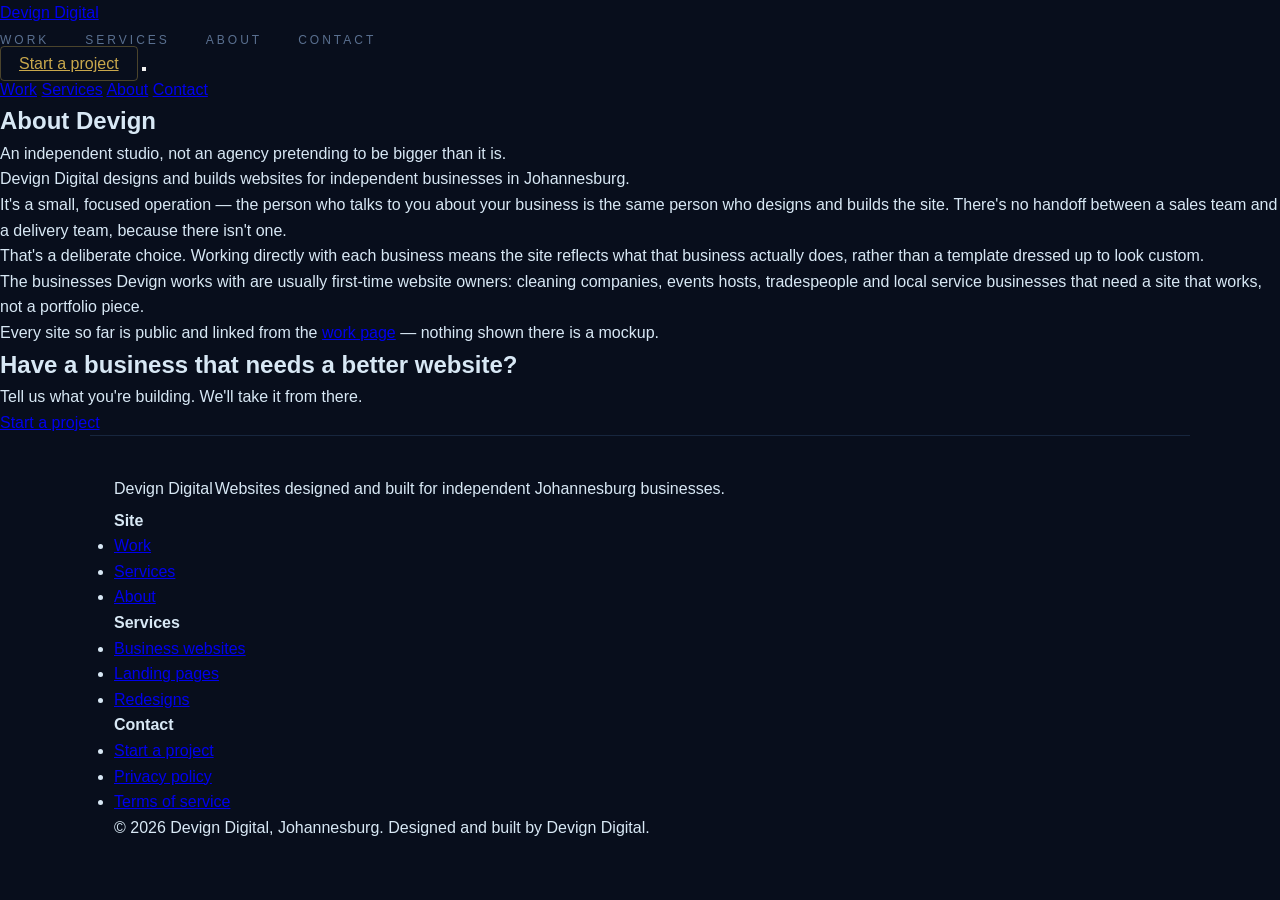
==== about.html @ 7e7e1cdf "Rename about-1.html to about.html" ====
<!DOCTYPE html>
<html lang="en">
<head>
  <meta charset="UTF-8" />
  <meta name="viewport" content="width=device-width, initial-scale=1.0" />
  <title>About — Devign Digital</title>
  <meta name="description" content="Devign Digital is an independent digital studio building websites directly for Johannesburg businesses." />
  <link rel="canonical" href="https://devigndigital.co.za/about.html" />
  <link rel="icon" href="data:image/svg+xml,%3Csvg xmlns='http://www.w3.org/2000/svg' viewBox='0 0 100 100'%3E%3Crect width='100' height='100' fill='%2315140F'/%3E%3Ctext x='50' y='68' font-size='60' fill='%23F3EEE3' text-anchor='middle' font-family='Georgia,serif'%3ED%3C/text%3E%3C/svg%3E" />
  <link rel="preconnect" href="https://fonts.googleapis.com">
  <link rel="preconnect" href="https://fonts.gstatic.com" crossorigin>
  <link href="https://fonts.googleapis.com/css2?family=Fraunces:opsz,wght@9..144,400;9..144,500;9..144,600&family=Public+Sans:wght@400;500;600;700&display=swap" rel="stylesheet">
  <link rel="stylesheet" href="css/style.css" />
</head>
<body>

  <header class="site-header">
    <div class="wrap nav">
      <a href="index.html" class="wordmark">Devign Digital</a>
      <ul class="nav-links">
        <li><a href="work.html">Work</a></li>
        <li><a href="services.html">Services</a></li>
        <li><a href="about.html" aria-current="page">About</a></li>
        <li><a href="contact.html">Contact</a></li>
      </ul>
      <a href="contact.html" class="btn btn-solid nav-cta">Start a project</a>
      <button class="menu-toggle" id="menu-toggle" aria-label="Open menu" aria-expanded="false" aria-controls="mobile-panel">
        <span></span><span></span><span></span>
      </button>
    </div>
    <nav class="mobile-panel" id="mobile-panel">
      <a href="work.html">Work</a>
      <a href="services.html">Services</a>
      <a href="about.html">About</a>
      <a href="contact.html">Contact</a>
    </nav>
  </header>

  <main>
    <section class="page-header">
      <div class="wrap">
        <h1>About Devign</h1>
        <p>An independent studio, not an agency pretending to be bigger than it is.</p>
      </div>
    </section>

    <section class="section">
      <div class="wrap prose">
        <p>Devign Digital designs and builds websites for independent businesses in Johannesburg.</p>
        <p>It's a small, focused operation — the person who talks to you about your business is the same person who designs and builds the site. There's no handoff between a sales team and a delivery team, because there isn't one.</p>
        <p>That's a deliberate choice. Working directly with each business means the site reflects what that business actually does, rather than a template dressed up to look custom.</p>
        <p>The businesses Devign works with are usually first-time website owners: cleaning companies, events hosts, tradespeople and local service businesses that need a site that works, not a portfolio piece.</p>
        <p>Every site so far is public and linked from the <a href="work.html" style="text-decoration:underline;">work page</a> — nothing shown there is a mockup.</p>
      </div>
    </section>

    <section class="cta-band">
      <div class="wrap">
        <h2>Have a business that needs a better website?</h2>
        <p>Tell us what you're building. We'll take it from there.</p>
        <a href="contact.html" class="btn btn-solid">Start a project</a>
      </div>
    </section>
  </main>

  <footer class="site-footer">
    <div class="wrap">
      <div class="footer-grid">
        <div class="footer-brand">
          <span class="wordmark">Devign Digital</span>
          <p>Websites designed and built for independent Johannesburg businesses.</p>
        </div>
        <div class="footer-col">
          <h4>Site</h4>
          <ul>
            <li><a href="work.html">Work</a></li>
            <li><a href="services.html">Services</a></li>
            <li><a href="about.html">About</a></li>
          </ul>
        </div>
        <div class="footer-col">
          <h4>Services</h4>
          <ul>
            <li><a href="services.html#websites">Business websites</a></li>
            <li><a href="services.html#landing">Landing pages</a></li>
            <li><a href="services.html#redesigns">Redesigns</a></li>
          </ul>
        </div>
        <div class="footer-col">
          <h4>Contact</h4>
          <ul>
            <li><a href="contact.html">Start a project</a></li>
            <li><a href="privacy.html">Privacy policy</a></li>
            <li><a href="terms.html">Terms of service</a></li>
          </ul>
        </div>
      </div>
      <div class="footer-bottom">
        <span>© 2026 Devign Digital, Johannesburg.</span>
        <span>Designed and built by Devign Digital.</span>
      </div>
    </div>
  </footer>

  <script src="js/script.js"></script>
</body>
</html>
---- css/style.css ----
/* ============================================================
   DEVIGN DIGITAL — style.css
   Aesthetic: Editorial / Campaign · Dark · High-Impact Typography
   Palette: Deep Navy · Cream · Gold · Neon Green accent
   Fonts: Bebas Neue (display) · Oswald (body) · Space Mono (mono) · DM Serif Display (italic)
============================================================ */

/* =========== RESET & ROOT =========== */
*, *::before, *::after {
  box-sizing: border-box;
  margin: 0;
  padding: 0;
}

:root {
  --bg:          #080E1C;
  --bg-mid:      #0D1629;
  --bg-card:     rgba(13, 22, 41, 0.85);
  --cream:       #F0EBE0;
  --gold:        #C9A84C;
  --neon:        #B8FF3C;
  --cyber-orange:#FF6B00;
  --blue-light:  #6EB0FF;
  --text:        #D8E8F5;
  --text-muted:  #5A7090;
  --border:      rgba(110, 176, 255, 0.15);
  --border-gold: rgba(201, 168, 76, 0.35);
  --forest:      #1A3A2A;
  --forest-mid:  #2B5C3F;

  --font-display: 'Bebas Neue', sans-serif;
  --font-body:    'Oswald', sans-serif;
  --font-mono:    'Space Mono', monospace;
  --font-serif:   'DM Serif Display', serif;

  --radius-sm: 4px;
  --radius-md: 10px;
  --radius-lg: 18px;

  --transition: 0.3s cubic-bezier(0.25, 0.46, 0.45, 0.94);
}

html {
  scroll-behavior: smooth;
}

body {
  font-family: var(--font-body);
  background: var(--bg);
  color: var(--text);
  line-height: 1.6;
  font-weight: 300;
  overflow-x: hidden;
}

/* =========== NOISE OVERLAY =========== */
.noise-overlay {
  position: fixed;
  inset: 0;
  pointer-events: none;
  z-index: 999;
  opacity: 0.025;
  background-image: url("data:image/svg+xml,%3Csvg viewBox='0 0 256 256' xmlns='http://www.w3.org/2000/svg'%3E%3Cfilter id='n'%3E%3CfeTurbulence type='fractalNoise' baseFrequency='0.9' numOctaves='4' stitchTiles='stitch'/%3E%3C/filter%3E%3Crect width='100%25' height='100%25' filter='url(%23n)'/%3E%3C/svg%3E");
  background-size: 200px;
}

/* =========== TYPOGRAPHY UTILITIES =========== */
.section-label {
  display: inline-block;
  font-family: var(--font-mono);
  font-size: 10px;
  letter-spacing: 0.35em;
  color: var(--text-muted);
  text-transform: uppercase;
  margin-bottom: 16px;
}

.section-title {
  font-family: var(--font-display);
  font-size: clamp(40px, 7vw, 80px);
  line-height: 0.92;
  letter-spacing: 0.02em;
  color: var(--cream);
  margin-bottom: 48px;
}

.section-title em {
  font-family: var(--font-serif);
  font-style: italic;
  color: var(--gold);
  font-size: 0.95em;
}

.section-header {
  text-align: center;
  margin-bottom: 60px;
}

/* =========== BUTTONS =========== */
.btn-primary {
  display: inline-flex;
  align-items: center;
  gap: 10px;
  background: var(--gold);
  color: var(--bg);
  border: none;
  padding: 14px 28px;
  font-family: var(--font-body);
  font-size: 14px;
  font-weight: 700;
  letter-spacing: 0.2em;
  text-transform: uppercase;
  cursor: pointer;
  position: relative;
  overflow: hidden;
  transition: var(--transition);
  clip-path: polygon(0 0, calc(100% - 10px) 0, 100% 10px, 100% 100%, 10px 100%, 0 calc(100% - 10px));
}

.btn-primary::before {
  content: '';
  position: absolute;
  inset: 0;
  background: var(--cream);
  transform: translateX(-101%);
  transition: transform 0.35s ease;
}

.btn-primary:hover { color: var(--bg); }
.btn-primary:hover::before { transform: translateX(0); }

.btn-primary--large {
  padding: 18px 40px;
  font-size: 16px;
}

.btn-ghost {
  display: inline-flex;
  align-items: center;
  font-family: var(--font-body);
  font-size: 13px;
  font-weight: 400;
  letter-spacing: 0.15em;
  text-transform: uppercase;
  color: var(--text-muted);
  text-decoration: none;
  border-bottom: 1px solid transparent;
  padding-bottom: 2px;
  transition: var(--transition);
}

.btn-ghost:hover {
  color: var(--blue-light);
  border-bottom-color: var(--blue-light);
}

.btn-outline {
  display: inline-block;
  width: 100%;
  padding: 12px;
  background: transparent;
  border: 1px solid var(--border);
  color: var(--blue-light);
  font-family: var(--font-body);
  font-size: 13px;
  font-weight: 600;
  letter-spacing: 0.2em;
  text-transform: uppercase;
  cursor: pointer;
  border-radius: var(--radius-sm);
  transition: var(--transition);
  text-align: center;
}

.btn-outline:hover {
  background: var(--blue-light);
  color: var(--bg);
  border-color: var(--blue-light);
}

/* =========== NAV =========== */
.site-nav {
  position: fixed;
  top: 0;
  left: 0;
  right: 0;
  z-index: 100;
  transition: background var(--transition), border-color var(--transition);
}

.site-nav.scrolled {
  background: rgba(8, 14, 28, 0.96);
  border-bottom: 1px solid var(--border);
  backdrop-filter: blur(12px);
}

.nav-inner {
  max-width: 1100px;
  margin: 0 auto;
  padding: 20px 24px;
  display: flex;
  align-items: center;
  justify-content: space-between;
}

.nav-logo {
  text-decoration: none;
  display: flex;
  align-items: baseline;
  gap: 2px;
}

.logo-main {
  font-family: var(--font-display);
  font-size: 24px;
  letter-spacing: 0.08em;
  color: var(--cream);
}

.logo-dash {
  font-family: var(--font-serif);
  font-style: italic;
  font-size: 20px;
  color: var(--gold);
  margin: 0 3px;
}

.logo-sub {
  font-family: var(--font-mono);
  font-size: 11px;
  letter-spacing: 0.2em;
  color: var(--text-muted);
  text-transform: uppercase;
}

.nav-links {
  list-style: none;
  display: flex;
  align-items: center;
  gap: 36px;
}

.nav-links a {
  font-family: var(--font-body);
  font-size: 12px;
  font-weight: 400;
  letter-spacing: 0.25em;
  text-transform: uppercase;
  color: var(--text-muted);
  text-decoration: none;
  transition: color var(--transition);
}

.nav-links a:hover { color: var(--cream); }

.nav-cta {
  padding: 8px 18px !important;
  border: 1px solid var(--border-gold) !important;
  color: var(--gold) !important;
  border-radius: var(--radius-sm) !important;
  transition: all var(--transition) !important;
}

.nav-cta:hover {
  background: var(--gold) !important;
  color: var(--bg) !important;
}

/* Hamburger */
.hamburger {
  display: none;
  flex-direction: column;
  gap: 5px;
  background: none;
  border: none;
  cursor: pointer;
  padding: 4px;
}

.hamburger span {
  display: block;
  width: 22px;
  height: 1.5px;
  background: var(--text-muted);
  transition: var(--transition);
}

.hamburger.open span:nth-child(1) { transform: rotate(45deg) translate(4px, 4px); }
.hamburger.open span:nth-child(2) { opacity: 0; }
.hamburger.open span:nth-child(3) { transform: rotate(-45deg) translate(4px, -4px); }

/* Mobile menu */
.mobile-menu {
  display: none;
  flex-direction: column;
  background: rgba(8, 14, 28, 0.98);
  border-top: 1px solid var(--border);
  padding: 20px 24px;
  gap: 20px;
}

.mobile-menu.open { display: flex; }

.mobile-menu a {
  font-family: var(--font-body);
  font-size: 13px;
  font-weight: 600;
  letter-spacing: 0.25em;
  text-transform: uppercase;
  color: var(--text-muted);
  text-decoration: none;
}

.mobile-menu a:hover { color: var(--cream); }

/* =========== HERO =========== */
.hero-section {
  position: relative;
  min-height: 100vh;
  display: flex;
  align-items: center;
  justify-content: center;
  overflow: hidden;
  padding: 120px 24px 80px;
}

.hero-bg-grid {
  position: absolute;
  inset: 0;
  background-image:
    linear-gradient(rgba(110,176,255,0.04) 1px, transparent 1px),
    linear-gradient(90deg, rgba(110,176,255,0.04) 1px, transparent 1px);
  background-size: 60px 60px;
  pointer-events: none;
}

.hero-beam {
  position: absolute;
  top: -10%;
  right: 30%;
  width: 2px;
  height: 120%;
  background: linear-gradient(180deg, transparent, rgba(110,176,255,0.15), transparent);
  transform: rotate(22deg);
  pointer-events: none;
  animation: beamPulse 4s ease-in-out infinite alternate;
}

.hero-beam--2 {
  right: 45%;
  width: 1px;
  opacity: 0.5;
  animation-delay: 1.5s;
  animation-duration: 5s;
}

@keyframes beamPulse {
  from { opacity: 0.4; }
  to   { opacity: 1; }
}

.hero-inner {
  position: relative;
  z-index: 10;
  text-align: center;
  max-width: 800px;
  margin: 0 auto;
}

.hero-eyebrow {
  display: flex;
  align-items: center;
  justify-content: center;
  gap: 16px;
  margin-bottom: 28px;
}

.eyebrow-line {
  display: block;
  width: 40px;
  height: 1px;
  background: var(--border-gold);
}

.eyebrow-text {
  font-family: var(--font-mono);
  font-size: 10px;
  letter-spacing: 0.4em;
  color: var(--gold);
  text-transform: uppercase;
}

.hero-headline {
  display: flex;
  flex-direction: column;
  align-items: center;
  margin-bottom: 28px;
}

.h1-line {
  display: block;
  font-family: var(--font-display);
  line-height: 0.88;
  letter-spacing: 0.02em;
  color: var(--cream);
  opacity: 0;
  transform: translateY(30px);
  animation: heroReveal 0.9s forwards;
}

.h1-line--1 {
  font-size: clamp(64px, 14vw, 140px);
  animation-delay: 0.1s;
}

.h1-line--2 {
  font-size: clamp(64px, 14vw, 140px);
  color: var(--gold);
  animation-delay: 0.25s;
}

.h1-line--3 {
  font-size: clamp(64px, 14vw, 140px);
  animation-delay: 0.4s;
}

@keyframes heroReveal {
  to { opacity: 1; transform: translateY(0); }
}

.hero-sub {
  font-family: var(--font-body);
  font-size: clamp(14px, 2.2vw, 17px);
  font-weight: 300;
  color: var(--text-muted);
  max-width: 520px;
  margin: 0 auto 32px;
  letter-spacing: 0.04em;
  line-height: 1.7;
  opacity: 0;
  animation: heroReveal 0.9s 0.6s forwards;
}

.hero-actions {
  display: flex;
  align-items: center;
  justify-content: center;
  gap: 28px;
  flex-wrap: wrap;
  margin-bottom: 20px;
  opacity: 0;
  animation: heroReveal 0.9s 0.75s forwards;
}

.hero-caption {
  font-family: var(--font-mono);
  font-size: 9px;
  letter-spacing: 0.25em;
  color: var(--text-muted);
  opacity: 0;
  text-transform: uppercase;
  animation: heroReveal 0.9s 0.9s forwards;
}

/* Corner brackets */
.corner-bracket {
  position: absolute;
  width: 32px;
  height: 32px;
  pointer-events: none;
  opacity: 0.3;
}

.corner-bracket--tl { top: 24px; left: 24px; border-top: 1.5px solid var(--gold); border-left: 1.5px solid var(--gold); }
.corner-bracket--tr { top: 24px; right: 24px; border-top: 1.5px solid var(--gold); border-right: 1.5px solid var(--gold); }
.corner-bracket--bl { bottom: 24px; left: 24px; border-bottom: 1.5px solid var(--gold); border-left: 1.5px solid var(--gold); }
.corner-bracket--br { bottom: 24px; right: 24px; border-bottom: 1.5px solid var(--gold); border-right: 1.5px solid var(--gold); }

/* Side labels */
.hero-side-label {
  position: absolute;
  font-family: var(--font-mono);
  font-size: 8px;
  letter-spacing: 0.35em;
  color: rgba(255,255,255,0.12);
  text-transform: uppercase;
  white-space: nowrap;
  pointer-events: none;
}

.hero-side-label--left {
  left: 24px;
  top: 50%;
  transform: translateY(-50%) rotate(-90deg);
  transform-origin: center;
}

.hero-side-label--right {
  right: 24px;
  top: 50%;
  transform: translateY(-50%) rotate(90deg);
  transform-origin: center;
}

/* =========== TICKER =========== */
.ticker-wrap {
  overflow: hidden;
  background: var(--forest);
  border-top: 1px solid rgba(201,168,76,0.2);
  border-bottom: 1px solid rgba(201,168,76,0.2);
  padding: 12px 0;
  white-space: nowrap;
}

.ticker-track {
  display: inline-flex;
  gap: 28px;
  animation: ticker 28s linear infinite;
  will-change: transform;
}

.ticker-track span {
  font-family: var(--font-display);
  font-size: 13px;
  letter-spacing: 0.18em;
  color: rgba(240, 235, 224, 0.65);
}

.ticker-track span:nth-child(even) {
  color: var(--gold);
  opacity: 0.5;
}

@keyframes ticker {
  from { transform: translateX(0); }
  to   { transform: translateX(-50%); }
}

/* =========== WORK SECTION =========== */
.section-work {
  padding: 100px 24px;
  max-width: 1100px;
  margin: 0 auto;
}

.work-grid {
  display: grid;
  grid-template-columns: repeat(auto-fit, minmax(320px, 1fr));
  gap: 28px;
}

.work-card {
  background: var(--bg-card);
  border: 1px solid var(--border);
  border-radius: var(--radius-lg);
  padding: 24px;
  transition: all var(--transition);
  position: relative;
  overflow: hidden;
}

.work-card::before {
  content: '';
  position: absolute;
  top: 0;
  left: 0;
  right: 0;
  height: 2px;
  background: linear-gradient(90deg, transparent, var(--gold), transparent);
  opacity: 0;
  transition: opacity var(--transition);
}

.work-card:hover {
  border-color: rgba(201,168,76,0.3);
  transform: translateY(-6px);
  box-shadow: 0 24px 48px rgba(0,0,0,0.4);
}

.work-card:hover::before { opacity: 1; }

.work-card-header {
  display: flex;
  justify-content: space-between;
  align-items: flex-start;
  margin-bottom: 20px;
}

.work-index {
  font-family: var(--font-mono);
  font-size: 9px;
  letter-spacing: 0.25em;
  color: var(--text-muted);
  display: block;
  margin-bottom: 4px;
}

.work-name {
  font-family: var(--font-display);
  font-size: 26px;
  letter-spacing: 0.08em;
  color: var(--cream);
}

.work-tag {
  font-family: var(--font-mono);
  font-size: 8px;
  letter-spacing: 0.25em;
  text-transform: uppercase;
  padding: 4px 10px;
  border: 1px solid var(--border-gold);
  color: var(--gold);
  border-radius: var(--radius-sm);
  white-space: nowrap;
}

.work-tag--dark {
  border-color: var(--border);
  color: var(--text-muted);
}

/* Preview wrapper */
.preview-wrapper {
  position: relative;
  width: 100%;
  height: 380px;
  overflow: hidden;
  margin: 0 0 20px;
  border-radius: var(--radius-md);
  background: #080E1C;
  border: 1px solid var(--border);
}

.preview-screen-bar {
  position: absolute;
  top: 0;
  left: 0;
  right: 0;
  height: 28px;
  background: rgba(13,22,41,0.95);
  z-index: 2;
  display: flex;
  align-items: center;
  gap: 6px;
  padding: 0 12px;
  border-bottom: 1px solid var(--border);
}

.preview-screen-bar span {
  display: block;
  width: 8px;
  height: 8px;
  border-radius: 50%;
  background: var(--border);
}

.preview-screen-bar span:nth-child(1) { background: rgba(255,90,90,0.4); }
.preview-screen-bar span:nth-child(2) { background: rgba(255,184,0,0.4); }
.preview-screen-bar span:nth-child(3) { background: rgba(76,217,100,0.4); }

.live-iframe {
  position: absolute;
  top: 28px;
  left: 0;
  width: 100%;
  height: calc(100% - 28px);
  border: none;
  display: block;
}

.work-desc {
  font-size: 13px;
  line-height: 1.6;
  color: var(--text-muted);
  letter-spacing: 0.03em;
  margin-bottom: 16px;
}

/* =========== SERVICES SECTION =========== */
.section-services {
  position: relative;
  padding: 100px 24px;
  max-width: 1100px;
  margin: 0 auto;
  overflow: hidden;
}

.services-bg-text {
  position: absolute;
  top: 50%;
  left: 50%;
  transform: translate(-50%, -50%);
  font-family: var(--font-display);
  font-size: clamp(80px, 18vw, 200px);
  color: rgba(255,255,255,0.015);
  white-space: nowrap;
  pointer-events: none;
  letter-spacing: 0.12em;
  user-select: none;
}

.services-grid {
  display: grid;
  grid-template-columns: repeat(auto-fit, minmax(280px, 1fr));
  gap: 24px;
}

.service-card {
  padding: 36px 28px;
  border: 1px solid var(--border);
  border-radius: var(--radius-lg);
  position: relative;
  overflow: hidden;
  transition: all var(--transition);
  background: var(--bg-card);
}

.service-card::after {
  content: '';
  position: absolute;
  bottom: 0;
  left: 0;
  right: 0;
  height: 3px;
  transform: scaleX(0);
  transform-origin: left;
  transition: transform 0.4s ease;
}

.service-card--1::after { background: var(--blue-light); }
.service-card--2::after { background: var(--gold); }
.service-card--3::after { background: var(--neon); }

.service-card:hover {
  transform: translateY(-6px);
  box-shadow: 0 24px 48px rgba(0,0,0,0.35);
}

.service-card--1:hover { border-color: rgba(110,176,255,0.3); }
.service-card--2:hover { border-color: rgba(201,168,76,0.3); }
.service-card--3:hover { border-color: rgba(184,255,60,0.3); }

.service-card:hover::after { transform: scaleX(1); }

.service-number {
  font-family: var(--font-mono);
  font-size: 9px;
  letter-spacing: 0.35em;
  color: var(--text-muted);
  margin-bottom: 12px;
  display: block;
}

.service-icon {
  font-size: 28px;
  margin-bottom: 16px;
  display: block;
  color: var(--text-muted);
  opacity: 0.5;
}

.service-card h3 {
  font-family: var(--font-display);
  font-size: 24px;
  letter-spacing: 0.06em;
  color: var(--cream);
  margin-bottom: 12px;
  line-height: 1.1;
}

.service-card p {
  font-size: 13px;
  line-height: 1.65;
  color: var(--text-muted);
  margin-bottom: 20px;
}

.service-tags {
  display: flex;
  flex-wrap: wrap;
  gap: 6px;
}

.service-tags span {
  font-family: var(--font-mono);
  font-size: 8px;
  letter-spacing: 0.2em;
  color: var(--text-muted);
  border: 1px solid var(--border);
  padding: 3px 8px;
  text-transform: uppercase;
  border-radius: 2px;
}

/* =========== CAMPAIGN STRIPS =========== */
.section-campaign {
  padding: 100px 0;
  max-width: 1100px;
  margin: 0 auto;
}

.section-campaign .section-header {
  padding: 0 24px;
}

.campaign-strips {
  display: flex;
  flex-direction: column;
  gap: 2px;
}

.campaign-strip {
  display: grid;
  grid-template-columns: 1fr 1fr;
  min-height: 200px;
  overflow: hidden;
  position: relative;
  transition: min-height var(--transition);
  cursor: default;
}

.campaign-strip:hover { min-height: 240px; }

/* Green strip */
.campaign-strip--green { background: var(--forest); }
.campaign-strip--green:hover { background: #1F4830; }

/* Cyber strip */
.campaign-strip--cyber { background: #050A14; border-top: 1px solid rgba(184,255,60,0.1); border-bottom: 1px solid rgba(184,255,60,0.1); }

/* Orange strip */
.campaign-strip--orange { background: #1A0D00; }

.cs-content {
  padding: 40px 40px;
  display: flex;
  flex-direction: column;
  justify-content: center;
  gap: 10px;
  position: relative;
  z-index: 2;
}

.cs-eyebrow {
  font-family: var(--font-mono);
  font-size: 8px;
  letter-spacing: 0.35em;
  color: rgba(255,255,255,0.35);
  text-transform: uppercase;
}

.cs-title {
  font-family: var(--font-display);
  font-size: clamp(32px, 5vw, 60px);
  line-height: 0.9;
  letter-spacing: 0.02em;
  color: var(--cream);
}

.cs-title--neon { color: var(--neon); text-shadow: 0 0 20px rgba(184,255,60,0.3); }
.cs-title--orange { color: var(--cyber-orange); }

.cs-desc {
  font-size: 12px;
  line-height: 1.65;
  color: rgba(255,255,255,0.4);
  max-width: 280px;
}

/* Visual panels */
.cs-visual {
  position: relative;
  overflow: hidden;
}

.cs-visual--green {
  background: rgba(26,58,42,0.5);
  border-left: 1px solid rgba(201,168,76,0.15);
}

.cv-floor {
  position: absolute;
  bottom: 0;
  left: 0;
  right: 0;
  height: 50%;
  background: rgba(240,235,224,0.08);
}

.cv-text {
  position: absolute;
  bottom: 16px;
  left: -10px;
  right: -10px;
  font-family: var(--font-display);
  font-size: 48px;
  letter-spacing: 0.2em;
  color: rgba(240,235,224,0.08);
  white-space: nowrap;
  text-align: center;
}

.cs-visual--cyber {
  background: #030810;
  border-left: 1px solid rgba(184,255,60,0.1);
}

.cv-grid {
  position: absolute;
  inset: 0;
  background-image:
    linear-gradient(rgba(184,255,60,0.05) 1px, transparent 1px),
    linear-gradient(90deg, rgba(184,255,60,0.05) 1px, transparent 1px);
  background-size: 30px 30px;
}

.cv-lines { position: absolute; inset: 0; }

.cv-line {
  position: absolute;
  height: 2px;
  pointer-events: none;
}

.cv-line--1 {
  top: 35%;
  left: -10%;
  width: 80%;
  background: var(--neon);
  opacity: 0.5;
  transform: rotate(-8deg);
  box-shadow: 0 0 10px rgba(184,255,60,0.3);
}

.cv-line--2 {
  top: 55%;
  right: -5%;
  width: 50%;
  background: var(--cyber-orange);
  opacity: 0.35;
  transform: rotate(5deg);
}

.cs-visual--orange {
  background: #0D0600;
  border-left: 1px solid rgba(255,107,0,0.1);
}

.cv-grid--orange {
  background-image:
    linear-gradient(rgba(255,107,0,0.06) 1px, transparent 1px),
    linear-gradient(90deg, rgba(255,107,0,0.06) 1px, transparent 1px);
  background-size: 30px 30px;
}

.cv-bracket {
  position: absolute;
  width: 24px;
  height: 24px;
}

.cv-bracket--tl {
  top: 20px;
  left: 20px;
  border-top: 2px solid rgba(255,107,0,0.4);
  border-left: 2px solid rgba(255,107,0,0.4);
}

.cv-bracket--br {
  bottom: 20px;
  right: 20px;
  border-bottom: 2px solid rgba(255,107,0,0.4);
  border-right: 2px solid rgba(255,107,0,0.4);
}

/* =========== CTA SECTION =========== */
.section-cta {
  padding: 100px 24px;
  overflow: hidden;
}

.cta-inner {
  position: relative;
  max-width: 700px;
  margin: 0 auto;
  text-align: center;
}

.cta-bg-grid {
  position: absolute;
  inset: -60px;
  background-image:
    linear-gradient(rgba(201,168,76,0.04) 1px, transparent 1px),
    linear-gradient(90deg, rgba(201,168,76,0.04) 1px, transparent 1px);
  background-size: 40px 40px;
  pointer-events: none;
  border-radius: var(--radius-lg);
}

.cta-eyebrow {
  font-family: var(--font-mono);
  font-size: 9px;
  letter-spacing: 0.4em;
  color: var(--gold);
  text-transform: uppercase;
  display: block;
  margin-bottom: 20px;
  opacity: 0.7;
}

.cta-headline {
  font-family: var(--font-display);
  font-size: clamp(56px, 11vw, 110px);
  line-height: 0.88;
  letter-spacing: 0.02em;
  color: var(--cream);
  margin-bottom: 28px;
}

.cta-headline em {
  font-family: var(--font-serif);
  font-style: italic;
  color: var(--gold);
  font-size: 0.9em;
}

.cta-sub {
  font-size: clamp(13px, 2vw, 16px);
  font-weight: 300;
  color: var(--text-muted);
  max-width: 480px;
  margin: 0 auto 36px;
  line-height: 1.7;
  letter-spacing: 0.03em;
}

.cta-actions {
  display: flex;
  flex-direction: column;
  align-items: center;
  gap: 14px;
}

.cta-note {
  font-family: var(--font-mono);
  font-size: 9px;
  letter-spacing: 0.25em;
  color: var(--text-muted);
  text-transform: uppercase;
}

/* =========== FOOTER =========== */
.site-footer {
  border-top: 1px solid var(--border);
  padding: 40px 24px;
  display: flex;
  align-items: center;
  justify-content: space-between;
  max-width: 1100px;
  margin: 0 auto;
  flex-wrap: wrap;
  gap: 20px;
}

.footer-brand {
  display: flex;
  align-items: baseline;
  gap: 2px;
  margin-bottom: 6px;
}

.footer-tagline {
  font-size: 11px;
  color: var(--text-muted);
  letter-spacing: 0.05em;
  margin-bottom: 4px;
}

.footer-copy {
  font-family: var(--font-mono);
  font-size: 9px;
  letter-spacing: 0.2em;
  color: var(--text-muted);
  opacity: 0.5;
  text-transform: uppercase;
}

.footer-mono {
  font-family: var(--font-mono);
  font-size: 9px;
  letter-spacing: 0.35em;
  color: rgba(255,255,255,0.1);
  text-transform: uppercase;
  writing-mode: vertical-rl;
}

/* =========== SCROLL REVEAL =========== */
.reveal {
  opacity: 0;
  transform: translateY(28px);
  transition: opacity 0.7s ease, transform 0.7s ease;
}

.reveal.visible {
  opacity: 1;
  transform: translateY(0);
}

/* =========== RESPONSIVE =========== */
@media (max-width: 768px) {
  .nav-links { display: none; }
  .hamburger { display: flex; }

  .hero-section { padding: 100px 20px 60px; }

  .hero-side-label { display: none; }

  .campaign-strip {
    grid-template-columns: 1fr;
  }

  .cs-visual { display: none; }

  .cs-content { padding: 28px 24px; }

  .site-footer {
    flex-direction: column;
    text-align: center;
    align-items: center;
  }

  .footer-mono { writing-mode: horizontal-tb; }

  .section-work,
  .section-services,
  .section-campaign { padding: 70px 20px; }

  .section-cta { padding: 70px 20px; }
}

@media (max-width: 480px) {
  .hero-actions {
    flex-direction: column;
    align-items: center;
  }

  .btn-primary { width: 100%; justify-content: center; }

  .preview-wrapper { height: 280px; }
}
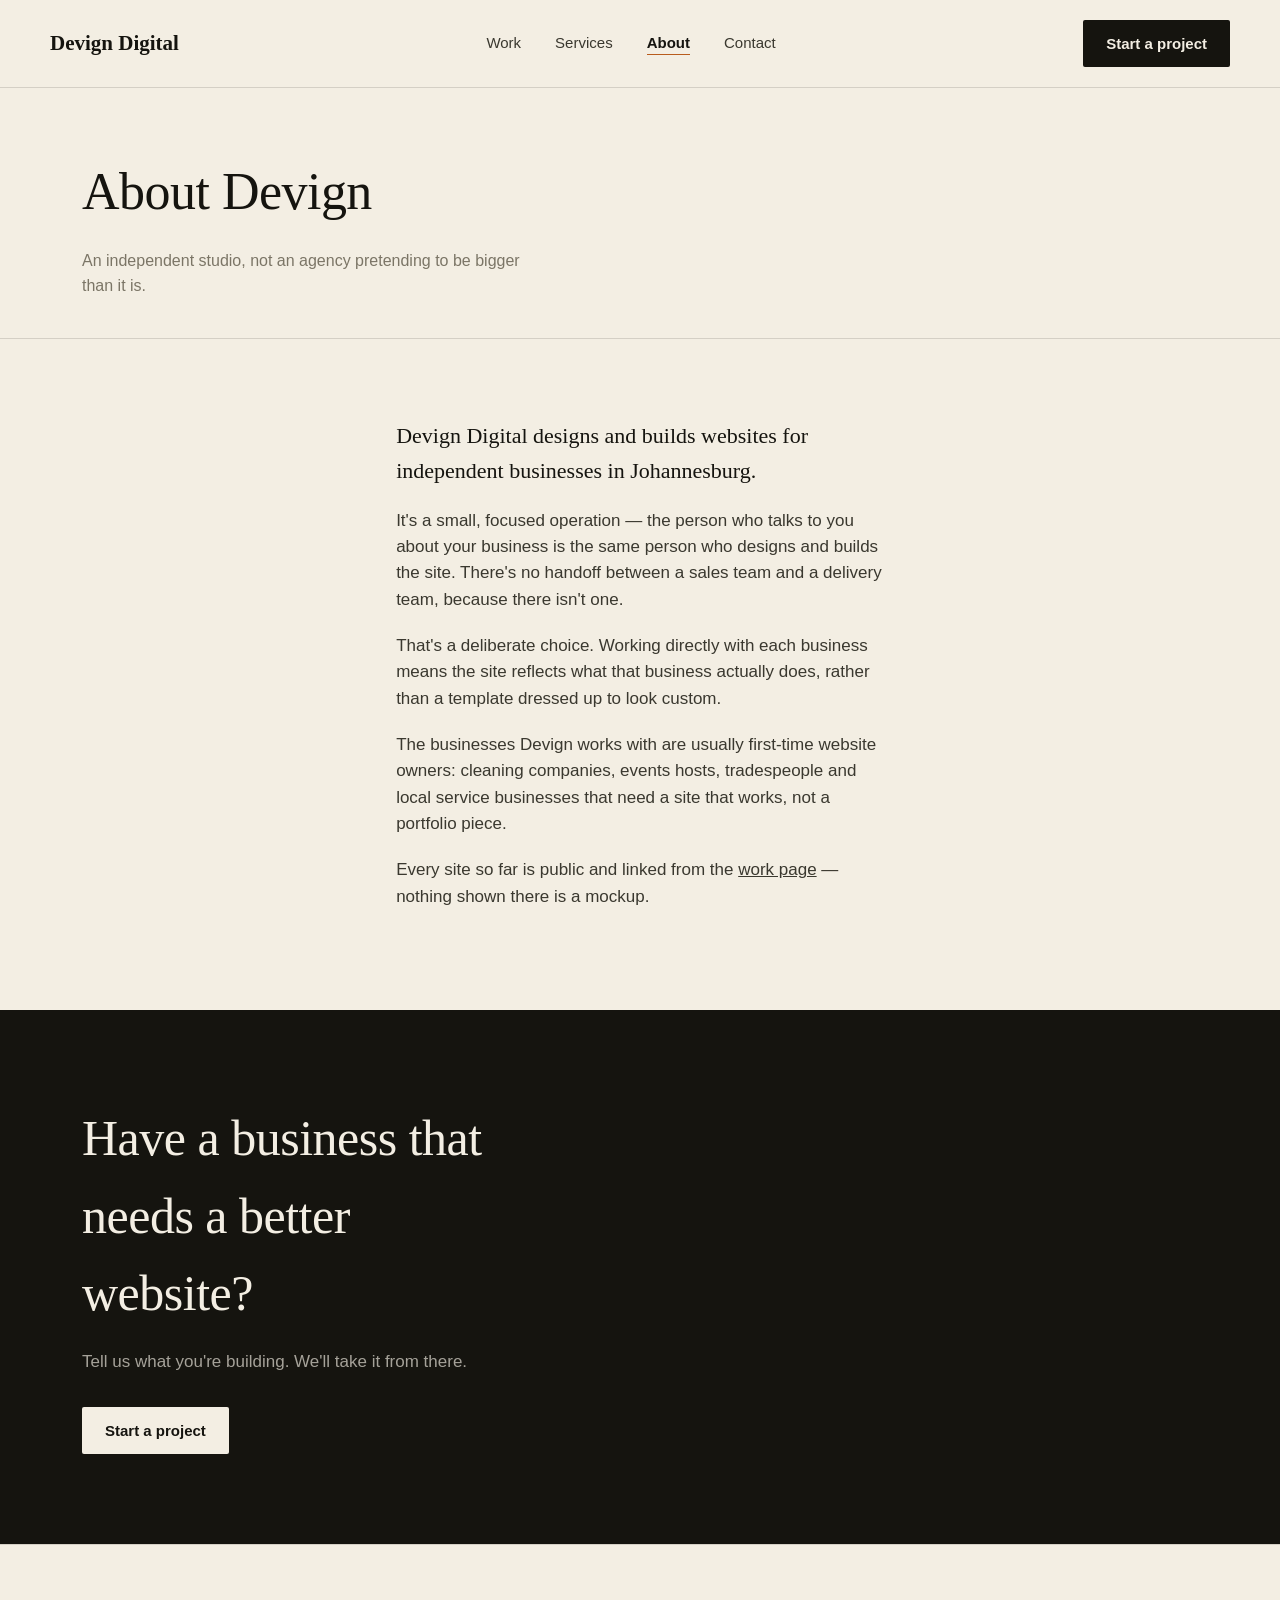
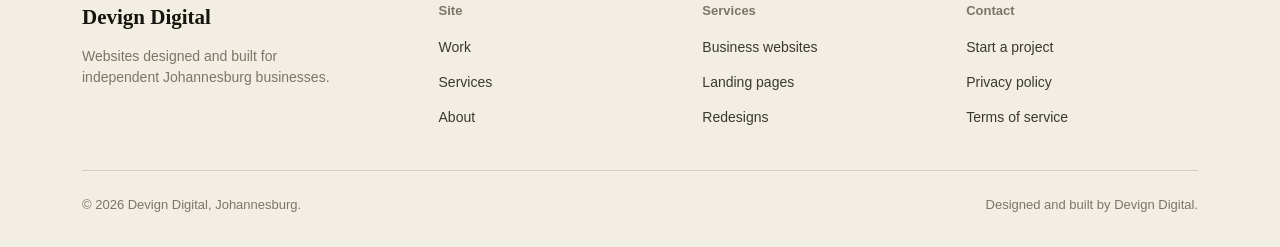
==== commit 5b0507fa: "Update font links in about.html" ====
--- a/about.html
+++ b/about.html
@@ -9,7 +9,7 @@
   <link rel="icon" href="data:image/svg+xml,%3Csvg xmlns='http://www.w3.org/2000/svg' viewBox='0 0 100 100'%3E%3Crect width='100' height='100' fill='%2315140F'/%3E%3Ctext x='50' y='68' font-size='60' fill='%23F3EEE3' text-anchor='middle' font-family='Georgia,serif'%3ED%3C/text%3E%3C/svg%3E" />
   <link rel="preconnect" href="https://fonts.googleapis.com">
   <link rel="preconnect" href="https://fonts.gstatic.com" crossorigin>
-  <link href="https://fonts.googleapis.com/css2?family=Fraunces:opsz,wght@9..144,400;9..144,500;9..144,600&family=Public+Sans:wght@400;500;600;700&display=swap" rel="stylesheet">
+  <link href="https://fonts.googleapis.com/css2?family=Space+Grotesk:wght@400;500;600;700&family=Inter:wght@400;500;600;700&display=swap" rel="stylesheet">
   <link rel="stylesheet" href="css/style.css" />
 </head>
 <body>
--- a/css/style.css
+++ b/css/style.css
@@ -1,1150 +1,420 @@
 /* ============================================================
    DEVIGN DIGITAL — style.css
-   Aesthetic: Editorial / Campaign · Dark · High-Impact Typography
-   Palette: Deep Navy · Cream · Gold · Neon Green accent
-   Fonts: Bebas Neue (display) · Oswald (body) · Space Mono (mono) · DM Serif Display (italic)
+   Independent studio, editorial, restrained.
+   Palette: warm paper / ink / charcoal + one burnt-amber accent
+   Type: Fraunces (display) + Public Sans (body)
 ============================================================ */
 
-/* =========== RESET & ROOT =========== */
-*, *::before, *::after {
-  box-sizing: border-box;
-  margin: 0;
-  padding: 0;
-}
+*, *::before, *::after { box-sizing: border-box; margin: 0; padding: 0; }
 
 :root {
-  --bg:          #080E1C;
-  --bg-mid:      #0D1629;
-  --bg-card:     rgba(13, 22, 41, 0.85);
-  --cream:       #F0EBE0;
-  --gold:        #C9A84C;
-  --neon:        #B8FF3C;
-  --cyber-orange:#FF6B00;
-  --blue-light:  #6EB0FF;
-  --text:        #D8E8F5;
-  --text-muted:  #5A7090;
-  --border:      rgba(110, 176, 255, 0.15);
-  --border-gold: rgba(201, 168, 76, 0.35);
-  --forest:      #1A3A2A;
-  --forest-mid:  #2B5C3F;
-
-  --font-display: 'Bebas Neue', sans-serif;
-  --font-body:    'Oswald', sans-serif;
-  --font-mono:    'Space Mono', monospace;
-  --font-serif:   'DM Serif Display', serif;
-
-  --radius-sm: 4px;
-  --radius-md: 10px;
-  --radius-lg: 18px;
-
-  --transition: 0.3s cubic-bezier(0.25, 0.46, 0.45, 0.94);
-}
-
-html {
-  scroll-behavior: smooth;
-}
-
+  --ink:        #15140F;
+  --paper:      #F3EEE3;
+  --paper-2:    #EAE2CE;
+  --charcoal:   #3A382F;
+  --grey:       #7B7566;
+  --accent:     #B85C1D;
+  --accent-ink: #7A3B10;
+  --line:       rgba(21, 20, 15, 0.14);
+  --line-soft:  rgba(21, 20, 15, 0.08);
+  --radius: 2px;
+  --max: 1180px;
+  --font-display: 'Fraunces', Georgia, serif;
+  --font-body: 'Public Sans', -apple-system, sans-serif;
+  --ease: cubic-bezier(.2,.7,.2,1);
+}
+
+@media (prefers-color-scheme: dark) {
+  /* Site is designed as a single fixed light theme (brand-led), not adaptive */
+}
+
+html { scroll-behavior: smooth; }
 body {
+  background: var(--paper);
+  color: var(--ink);
   font-family: var(--font-body);
-  background: var(--bg);
-  color: var(--text);
-  line-height: 1.6;
-  font-weight: 300;
-  overflow-x: hidden;
-}
-
-/* =========== NOISE OVERLAY =========== */
-.noise-overlay {
-  position: fixed;
-  inset: 0;
-  pointer-events: none;
-  z-index: 999;
-  opacity: 0.025;
-  background-image: url("data:image/svg+xml,%3Csvg viewBox='0 0 256 256' xmlns='http://www.w3.org/2000/svg'%3E%3Cfilter id='n'%3E%3CfeTurbulence type='fractalNoise' baseFrequency='0.9' numOctaves='4' stitchTiles='stitch'/%3E%3C/filter%3E%3Crect width='100%25' height='100%25' filter='url(%23n)'/%3E%3C/svg%3E");
-  background-size: 200px;
-}
-
-/* =========== TYPOGRAPHY UTILITIES =========== */
-.section-label {
-  display: inline-block;
-  font-family: var(--font-mono);
-  font-size: 10px;
-  letter-spacing: 0.35em;
-  color: var(--text-muted);
-  text-transform: uppercase;
-  margin-bottom: 16px;
-}
-
-.section-title {
-  font-family: var(--font-display);
-  font-size: clamp(40px, 7vw, 80px);
-  line-height: 0.92;
-  letter-spacing: 0.02em;
-  color: var(--cream);
-  margin-bottom: 48px;
-}
-
-.section-title em {
-  font-family: var(--font-serif);
-  font-style: italic;
-  color: var(--gold);
-  font-size: 0.95em;
-}
-
-.section-header {
-  text-align: center;
-  margin-bottom: 60px;
-}
-
-/* =========== BUTTONS =========== */
-.btn-primary {
-  display: inline-flex;
-  align-items: center;
-  gap: 10px;
-  background: var(--gold);
-  color: var(--bg);
-  border: none;
-  padding: 14px 28px;
-  font-family: var(--font-body);
-  font-size: 14px;
-  font-weight: 700;
-  letter-spacing: 0.2em;
-  text-transform: uppercase;
-  cursor: pointer;
-  position: relative;
-  overflow: hidden;
-  transition: var(--transition);
-  clip-path: polygon(0 0, calc(100% - 10px) 0, 100% 10px, 100% 100%, 10px 100%, 0 calc(100% - 10px));
-}
-
-.btn-primary::before {
-  content: '';
-  position: absolute;
-  inset: 0;
-  background: var(--cream);
-  transform: translateX(-101%);
-  transition: transform 0.35s ease;
-}
-
-.btn-primary:hover { color: var(--bg); }
-.btn-primary:hover::before { transform: translateX(0); }
-
-.btn-primary--large {
-  padding: 18px 40px;
-  font-size: 16px;
-}
-
-.btn-ghost {
-  display: inline-flex;
-  align-items: center;
-  font-family: var(--font-body);
-  font-size: 13px;
   font-weight: 400;
-  letter-spacing: 0.15em;
-  text-transform: uppercase;
-  color: var(--text-muted);
-  text-decoration: none;
-  border-bottom: 1px solid transparent;
-  padding-bottom: 2px;
-  transition: var(--transition);
-}
-
-.btn-ghost:hover {
-  color: var(--blue-light);
-  border-bottom-color: var(--blue-light);
-}
-
-.btn-outline {
-  display: inline-block;
-  width: 100%;
-  padding: 12px;
-  background: transparent;
-  border: 1px solid var(--border);
-  color: var(--blue-light);
+  line-height: 1.55;
+  -webkit-font-smoothing: antialiased;
+}
+
+@media (prefers-reduced-motion: reduce) {
+  html { scroll-behavior: auto; }
+  * { animation-duration: 0.001ms !important; animation-iteration-count: 1 !important; transition-duration: 0.001ms !important; }
+}
+
+img { max-width: 100%; display: block; }
+a { color: inherit; }
+
+:focus-visible {
+  outline: 2px solid var(--accent);
+  outline-offset: 3px;
+}
+
+.wrap { max-width: var(--max); margin: 0 auto; padding: 0 32px; }
+
+h1, h2, h3 { font-family: var(--font-display); font-weight: 500; letter-spacing: -0.01em; color: var(--ink); }
+
+.eyebrow {
   font-family: var(--font-body);
   font-size: 13px;
   font-weight: 600;
-  letter-spacing: 0.2em;
-  text-transform: uppercase;
-  cursor: pointer;
-  border-radius: var(--radius-sm);
-  transition: var(--transition);
-  text-align: center;
-}
-
-.btn-outline:hover {
-  background: var(--blue-light);
-  color: var(--bg);
-  border-color: var(--blue-light);
-}
-
-/* =========== NAV =========== */
-.site-nav {
-  position: fixed;
+  color: var(--accent-ink);
+  margin-bottom: 14px;
+}
+
+/* ============ NAV ============ */
+.site-header {
+  position: sticky;
   top: 0;
-  left: 0;
-  right: 0;
   z-index: 100;
-  transition: background var(--transition), border-color var(--transition);
-}
-
-.site-nav.scrolled {
-  background: rgba(8, 14, 28, 0.96);
-  border-bottom: 1px solid var(--border);
-  backdrop-filter: blur(12px);
-}
-
-.nav-inner {
-  max-width: 1100px;
-  margin: 0 auto;
-  padding: 20px 24px;
+  background: var(--paper);
+  border-bottom: 1px solid var(--line);
+}
+
+.nav {
   display: flex;
   align-items: center;
   justify-content: space-between;
-}
-
-.nav-logo {
+  padding: 20px 0;
+}
+
+.wordmark {
+  font-family: var(--font-display);
+  font-size: 21px;
+  font-weight: 600;
   text-decoration: none;
-  display: flex;
-  align-items: baseline;
-  gap: 2px;
-}
-
-.logo-main {
-  font-family: var(--font-display);
-  font-size: 24px;
-  letter-spacing: 0.08em;
-  color: var(--cream);
-}
-
-.logo-dash {
-  font-family: var(--font-serif);
-  font-style: italic;
-  font-size: 20px;
-  color: var(--gold);
-  margin: 0 3px;
-}
-
-.logo-sub {
-  font-family: var(--font-mono);
-  font-size: 11px;
-  letter-spacing: 0.2em;
-  color: var(--text-muted);
-  text-transform: uppercase;
+  color: var(--ink);
 }
 
 .nav-links {
+  display: flex;
+  align-items: center;
+  gap: 34px;
   list-style: none;
-  display: flex;
-  align-items: center;
-  gap: 36px;
 }
 
 .nav-links a {
+  text-decoration: none;
+  font-size: 15px;
+  color: var(--charcoal);
+  position: relative;
+  padding: 4px 0;
+}
+
+.nav-links a::after {
+  content: '';
+  position: absolute;
+  left: 0; right: 100%;
+  bottom: 0;
+  height: 1px;
+  background: var(--accent);
+  transition: right 0.25s var(--ease);
+}
+
+.nav-links a:hover::after,
+.nav-links a[aria-current="page"]::after { right: 0; }
+
+.nav-links a[aria-current="page"] { color: var(--ink); font-weight: 600; }
+
+.btn {
+  display: inline-block;
   font-family: var(--font-body);
-  font-size: 12px;
-  font-weight: 400;
-  letter-spacing: 0.25em;
-  text-transform: uppercase;
-  color: var(--text-muted);
+  font-size: 15px;
+  font-weight: 600;
   text-decoration: none;
-  transition: color var(--transition);
-}
-
-.nav-links a:hover { color: var(--cream); }
-
-.nav-cta {
-  padding: 8px 18px !important;
-  border: 1px solid var(--border-gold) !important;
-  color: var(--gold) !important;
-  border-radius: var(--radius-sm) !important;
-  transition: all var(--transition) !important;
-}
-
-.nav-cta:hover {
-  background: var(--gold) !important;
-  color: var(--bg) !important;
-}
-
-/* Hamburger */
-.hamburger {
-  display: none;
-  flex-direction: column;
-  gap: 5px;
+  padding: 11px 22px;
+  border-radius: var(--radius);
+  transition: background 0.2s var(--ease), color 0.2s var(--ease), border-color 0.2s var(--ease);
+  border: 1px solid transparent;
+  cursor: pointer;
+}
+
+.btn-solid { background: var(--ink); color: var(--paper); }
+.btn-solid:hover { background: var(--accent-ink); }
+
+.btn-outline { border-color: var(--ink); background: transparent; color: var(--ink); }
+.btn-outline:hover { background: var(--ink); color: var(--paper); }
+
+.nav-cta { display: none; }
+@media (min-width: 900px) { .nav-cta { display: inline-block; } }
+
+.menu-toggle {
+  display: flex;
   background: none;
   border: none;
   cursor: pointer;
-  padding: 4px;
-}
-
-.hamburger span {
-  display: block;
-  width: 22px;
-  height: 1.5px;
-  background: var(--text-muted);
-  transition: var(--transition);
-}
-
-.hamburger.open span:nth-child(1) { transform: rotate(45deg) translate(4px, 4px); }
-.hamburger.open span:nth-child(2) { opacity: 0; }
-.hamburger.open span:nth-child(3) { transform: rotate(-45deg) translate(4px, -4px); }
-
-/* Mobile menu */
-.mobile-menu {
+  flex-direction: column;
+  gap: 5px;
+  padding: 6px;
+}
+.menu-toggle span { width: 22px; height: 1.5px; background: var(--ink); display: block; }
+
+@media (min-width: 900px) {
+  .menu-toggle { display: none; }
+}
+@media (max-width: 899px) {
+  .nav-links { display: none; }
+}
+
+.mobile-panel {
   display: none;
   flex-direction: column;
-  background: rgba(8, 14, 28, 0.98);
-  border-top: 1px solid var(--border);
-  padding: 20px 24px;
-  gap: 20px;
-}
-
-.mobile-menu.open { display: flex; }
-
-.mobile-menu a {
-  font-family: var(--font-body);
-  font-size: 13px;
-  font-weight: 600;
-  letter-spacing: 0.25em;
-  text-transform: uppercase;
-  color: var(--text-muted);
-  text-decoration: none;
-}
-
-.mobile-menu a:hover { color: var(--cream); }
-
-/* =========== HERO =========== */
-.hero-section {
-  position: relative;
-  min-height: 100vh;
-  display: flex;
+  border-top: 1px solid var(--line);
+  padding: 20px 32px 28px;
+  gap: 18px;
+}
+.mobile-panel.open { display: flex; }
+.mobile-panel a { text-decoration: none; font-size: 17px; color: var(--ink); }
+
+/* ============ HERO ============ */
+.hero {
+  padding: 96px 0 80px;
+  border-bottom: 1px solid var(--line);
+}
+
+.hero-grid {
+  display: grid;
+  grid-template-columns: 1.3fr 1fr;
+  gap: 60px;
+  align-items: end;
+}
+
+.hero h1 {
+  font-size: clamp(38px, 5.2vw, 66px);
+  line-height: 1.04;
+  max-width: 15ch;
+  opacity: 0;
+  transform: translateY(16px);
+  animation: rise 0.8s var(--ease) 0.05s forwards;
+}
+
+.hero-sub {
+  font-size: 18px;
+  color: var(--charcoal);
+  max-width: 46ch;
+  margin: 24px 0 32px;
+  opacity: 0;
+  transform: translateY(16px);
+  animation: rise 0.8s var(--ease) 0.2s forwards;
+}
+
+@keyframes rise { to { opacity: 1; transform: translateY(0); } }
+
+.hero-actions { display: flex; gap: 16px; flex-wrap: wrap; }
+
+.hero-aside {
+  border-left: 1px solid var(--line);
+  padding-left: 28px;
+  font-size: 14px;
+  color: var(--grey);
+  align-self: end;
+}
+.hero-aside strong { color: var(--ink); display: block; font-family: var(--font-display); font-size: 22px; font-weight: 500; margin-bottom: 6px; }
+
+@media (max-width: 850px) {
+  .hero-grid { grid-template-columns: 1fr; gap: 32px; }
+  .hero-aside { border-left: none; padding-left: 0; border-top: 1px solid var(--line); padding-top: 20px; }
+}
+
+/* ============ SECTION SCAFFOLD ============ */
+.section { padding: 80px 0; }
+.section-border-top { border-top: 1px solid var(--line); }
+
+.section-head {
+  display: flex;
+  justify-content: space-between;
+  align-items: flex-end;
+  gap: 24px;
+  margin-bottom: 48px;
+  flex-wrap: wrap;
+}
+
+.section-head h2 { font-size: clamp(28px, 3.6vw, 42px); max-width: 20ch; }
+.section-head p { color: var(--grey); max-width: 40ch; font-size: 15px; }
+
+/* ============ WORK / CASE STUDIES ============ */
+.case-list { display: flex; flex-direction: column; }
+
+.case {
+  display: grid;
+  grid-template-columns: 1fr 1fr;
+  gap: 48px;
   align-items: center;
-  justify-content: center;
+  padding: 48px 0;
+  border-top: 1px solid var(--line);
+}
+.case:last-child { border-bottom: 1px solid var(--line); }
+.case:nth-child(even) .case-media { order: 2; }
+
+.case-media {
+  border: 1px solid var(--line);
+  border-radius: var(--radius);
   overflow: hidden;
-  padding: 120px 24px 80px;
-}
-
-.hero-bg-grid {
-  position: absolute;
-  inset: 0;
-  background-image:
-    linear-gradient(rgba(110,176,255,0.04) 1px, transparent 1px),
-    linear-gradient(90deg, rgba(110,176,255,0.04) 1px, transparent 1px);
-  background-size: 60px 60px;
-  pointer-events: none;
-}
-
-.hero-beam {
-  position: absolute;
-  top: -10%;
-  right: 30%;
-  width: 2px;
-  height: 120%;
-  background: linear-gradient(180deg, transparent, rgba(110,176,255,0.15), transparent);
-  transform: rotate(22deg);
-  pointer-events: none;
-  animation: beamPulse 4s ease-in-out infinite alternate;
-}
-
-.hero-beam--2 {
-  right: 45%;
-  width: 1px;
-  opacity: 0.5;
-  animation-delay: 1.5s;
-  animation-duration: 5s;
-}
-
-@keyframes beamPulse {
-  from { opacity: 0.4; }
-  to   { opacity: 1; }
-}
-
-.hero-inner {
-  position: relative;
-  z-index: 10;
-  text-align: center;
-  max-width: 800px;
-  margin: 0 auto;
-}
-
-.hero-eyebrow {
-  display: flex;
-  align-items: center;
-  justify-content: center;
-  gap: 16px;
-  margin-bottom: 28px;
-}
-
-.eyebrow-line {
-  display: block;
-  width: 40px;
-  height: 1px;
-  background: var(--border-gold);
-}
-
-.eyebrow-text {
-  font-family: var(--font-mono);
-  font-size: 10px;
-  letter-spacing: 0.4em;
-  color: var(--gold);
-  text-transform: uppercase;
-}
-
-.hero-headline {
-  display: flex;
-  flex-direction: column;
-  align-items: center;
-  margin-bottom: 28px;
-}
-
-.h1-line {
-  display: block;
-  font-family: var(--font-display);
-  line-height: 0.88;
-  letter-spacing: 0.02em;
-  color: var(--cream);
-  opacity: 0;
-  transform: translateY(30px);
-  animation: heroReveal 0.9s forwards;
-}
-
-.h1-line--1 {
-  font-size: clamp(64px, 14vw, 140px);
-  animation-delay: 0.1s;
-}
-
-.h1-line--2 {
-  font-size: clamp(64px, 14vw, 140px);
-  color: var(--gold);
-  animation-delay: 0.25s;
-}
-
-.h1-line--3 {
-  font-size: clamp(64px, 14vw, 140px);
-  animation-delay: 0.4s;
-}
-
-@keyframes heroReveal {
-  to { opacity: 1; transform: translateY(0); }
-}
-
-.hero-sub {
-  font-family: var(--font-body);
-  font-size: clamp(14px, 2.2vw, 17px);
-  font-weight: 300;
-  color: var(--text-muted);
-  max-width: 520px;
-  margin: 0 auto 32px;
-  letter-spacing: 0.04em;
-  line-height: 1.7;
-  opacity: 0;
-  animation: heroReveal 0.9s 0.6s forwards;
-}
-
-.hero-actions {
-  display: flex;
-  align-items: center;
-  justify-content: center;
-  gap: 28px;
-  flex-wrap: wrap;
-  margin-bottom: 20px;
-  opacity: 0;
-  animation: heroReveal 0.9s 0.75s forwards;
-}
-
-.hero-caption {
-  font-family: var(--font-mono);
-  font-size: 9px;
-  letter-spacing: 0.25em;
-  color: var(--text-muted);
-  opacity: 0;
-  text-transform: uppercase;
-  animation: heroReveal 0.9s 0.9s forwards;
-}
-
-/* Corner brackets */
-.corner-bracket {
-  position: absolute;
-  width: 32px;
-  height: 32px;
-  pointer-events: none;
-  opacity: 0.3;
-}
-
-.corner-bracket--tl { top: 24px; left: 24px; border-top: 1.5px solid var(--gold); border-left: 1.5px solid var(--gold); }
-.corner-bracket--tr { top: 24px; right: 24px; border-top: 1.5px solid var(--gold); border-right: 1.5px solid var(--gold); }
-.corner-bracket--bl { bottom: 24px; left: 24px; border-bottom: 1.5px solid var(--gold); border-left: 1.5px solid var(--gold); }
-.corner-bracket--br { bottom: 24px; right: 24px; border-bottom: 1.5px solid var(--gold); border-right: 1.5px solid var(--gold); }
-
-/* Side labels */
-.hero-side-label {
-  position: absolute;
-  font-family: var(--font-mono);
-  font-size: 8px;
-  letter-spacing: 0.35em;
-  color: rgba(255,255,255,0.12);
-  text-transform: uppercase;
-  white-space: nowrap;
-  pointer-events: none;
-}
-
-.hero-side-label--left {
-  left: 24px;
-  top: 50%;
-  transform: translateY(-50%) rotate(-90deg);
-  transform-origin: center;
-}
-
-.hero-side-label--right {
-  right: 24px;
-  top: 50%;
-  transform: translateY(-50%) rotate(90deg);
-  transform-origin: center;
-}
-
-/* =========== TICKER =========== */
-.ticker-wrap {
-  overflow: hidden;
-  background: var(--forest);
-  border-top: 1px solid rgba(201,168,76,0.2);
-  border-bottom: 1px solid rgba(201,168,76,0.2);
-  padding: 12px 0;
-  white-space: nowrap;
-}
-
-.ticker-track {
-  display: inline-flex;
-  gap: 28px;
-  animation: ticker 28s linear infinite;
-  will-change: transform;
-}
-
-.ticker-track span {
-  font-family: var(--font-display);
-  font-size: 13px;
-  letter-spacing: 0.18em;
-  color: rgba(240, 235, 224, 0.65);
-}
-
-.ticker-track span:nth-child(even) {
-  color: var(--gold);
-  opacity: 0.5;
-}
-
-@keyframes ticker {
-  from { transform: translateX(0); }
-  to   { transform: translateX(-50%); }
-}
-
-/* =========== WORK SECTION =========== */
-.section-work {
-  padding: 100px 24px;
-  max-width: 1100px;
-  margin: 0 auto;
-}
-
-.work-grid {
-  display: grid;
-  grid-template-columns: repeat(auto-fit, minmax(320px, 1fr));
-  gap: 28px;
-}
-
-.work-card {
-  background: var(--bg-card);
-  border: 1px solid var(--border);
-  border-radius: var(--radius-lg);
-  padding: 24px;
-  transition: all var(--transition);
-  position: relative;
-  overflow: hidden;
-}
-
-.work-card::before {
-  content: '';
-  position: absolute;
-  top: 0;
-  left: 0;
-  right: 0;
-  height: 2px;
-  background: linear-gradient(90deg, transparent, var(--gold), transparent);
-  opacity: 0;
-  transition: opacity var(--transition);
-}
-
-.work-card:hover {
-  border-color: rgba(201,168,76,0.3);
-  transform: translateY(-6px);
-  box-shadow: 0 24px 48px rgba(0,0,0,0.4);
-}
-
-.work-card:hover::before { opacity: 1; }
-
-.work-card-header {
-  display: flex;
-  justify-content: space-between;
-  align-items: flex-start;
-  margin-bottom: 20px;
-}
-
-.work-index {
-  font-family: var(--font-mono);
-  font-size: 9px;
-  letter-spacing: 0.25em;
-  color: var(--text-muted);
-  display: block;
-  margin-bottom: 4px;
-}
-
-.work-name {
-  font-family: var(--font-display);
-  font-size: 26px;
-  letter-spacing: 0.08em;
-  color: var(--cream);
-}
-
-.work-tag {
-  font-family: var(--font-mono);
-  font-size: 8px;
-  letter-spacing: 0.25em;
-  text-transform: uppercase;
-  padding: 4px 10px;
-  border: 1px solid var(--border-gold);
-  color: var(--gold);
-  border-radius: var(--radius-sm);
-  white-space: nowrap;
-}
-
-.work-tag--dark {
-  border-color: var(--border);
-  color: var(--text-muted);
-}
-
-/* Preview wrapper */
-.preview-wrapper {
-  position: relative;
-  width: 100%;
-  height: 380px;
-  overflow: hidden;
-  margin: 0 0 20px;
-  border-radius: var(--radius-md);
-  background: #080E1C;
-  border: 1px solid var(--border);
-}
-
-.preview-screen-bar {
-  position: absolute;
-  top: 0;
-  left: 0;
-  right: 0;
-  height: 28px;
-  background: rgba(13,22,41,0.95);
-  z-index: 2;
+  background: var(--ink);
+}
+
+.browser-chrome {
   display: flex;
   align-items: center;
   gap: 6px;
-  padding: 0 12px;
-  border-bottom: 1px solid var(--border);
-}
-
-.preview-screen-bar span {
-  display: block;
-  width: 8px;
-  height: 8px;
-  border-radius: 50%;
-  background: var(--border);
-}
-
-.preview-screen-bar span:nth-child(1) { background: rgba(255,90,90,0.4); }
-.preview-screen-bar span:nth-child(2) { background: rgba(255,184,0,0.4); }
-.preview-screen-bar span:nth-child(3) { background: rgba(76,217,100,0.4); }
-
-.live-iframe {
-  position: absolute;
-  top: 28px;
-  left: 0;
+  padding: 9px 12px;
+  background: var(--charcoal);
+}
+.browser-chrome span { width: 7px; height: 7px; border-radius: 50%; background: rgba(243,238,227,0.25); }
+
+.case-frame-wrap { position: relative; width: 100%; height: 340px; }
+.case-frame-wrap iframe {
+  position: absolute; inset: 0; width: 100%; height: 100%; border: none;
+}
+
+.case-body { padding: 0 4px; }
+.case-category { font-size: 13px; font-weight: 600; color: var(--accent-ink); margin-bottom: 10px; }
+.case-body h3 { font-size: clamp(24px, 3vw, 32px); margin-bottom: 14px; }
+.case-body p { color: var(--charcoal); margin-bottom: 22px; max-width: 42ch; }
+
+.case-link { font-weight: 600; text-decoration: none; border-bottom: 1px solid var(--ink); padding-bottom: 2px; }
+.case-link:hover { color: var(--accent-ink); border-color: var(--accent-ink); }
+
+@media (max-width: 780px) {
+  .case { grid-template-columns: 1fr; gap: 24px; }
+  .case:nth-child(even) .case-media { order: 0; }
+  .case-frame-wrap { height: 260px; }
+}
+
+/* ============ SERVICES ============ */
+.service-row {
+  display: grid;
+  grid-template-columns: 90px 1.1fr 1.4fr;
+  gap: 32px;
+  padding: 32px 0;
+  border-top: 1px solid var(--line);
+  align-items: baseline;
+}
+.service-row:last-child { border-bottom: 1px solid var(--line); }
+
+.service-index { font-family: var(--font-display); font-size: 20px; color: var(--grey); }
+.service-row h3 { font-size: 22px; }
+.service-row p { color: var(--charcoal); max-width: 52ch; font-size: 15px; }
+
+@media (max-width: 720px) {
+  .service-row { grid-template-columns: 1fr; gap: 8px; }
+  .service-index { order: -1; }
+}
+
+/* ============ PROCESS ============ */
+.process-grid {
+  display: grid;
+  grid-template-columns: repeat(4, 1fr);
+  gap: 28px;
+}
+.process-step { border-top: 2px solid var(--ink); padding-top: 18px; }
+.process-step .step-num { font-family: var(--font-display); font-size: 26px; color: var(--accent); display: block; margin-bottom: 10px; }
+.process-step h3 { font-size: 19px; margin-bottom: 8px; }
+.process-step p { color: var(--grey); font-size: 14px; }
+
+@media (max-width: 820px) {
+  .process-grid { grid-template-columns: repeat(2, 1fr); }
+}
+@media (max-width: 480px) {
+  .process-grid { grid-template-columns: 1fr; }
+}
+
+/* ============ WHY / ABOUT PROSE ============ */
+.prose { max-width: 62ch; }
+.prose p { margin-bottom: 20px; font-size: 17px; color: var(--charcoal); }
+.prose p:first-child { font-family: var(--font-display); font-size: 22px; color: var(--ink); }
+
+/* ============ CTA ============ */
+.cta-band {
+  background: var(--ink);
+  color: var(--paper);
+  padding: 90px 0;
+}
+.cta-band h2 { color: var(--paper); font-size: clamp(30px, 4.4vw, 50px); max-width: 18ch; margin-bottom: 16px; }
+.cta-band p { color: rgba(243,238,227,0.65); max-width: 44ch; margin-bottom: 32px; font-size: 17px; }
+.cta-band .btn-solid { background: var(--paper); color: var(--ink); }
+.cta-band .btn-solid:hover { background: var(--accent); color: var(--paper); }
+.cta-band .btn-outline { border-color: rgba(243,238,227,0.4); color: var(--paper); }
+.cta-band .btn-outline:hover { background: var(--paper); color: var(--ink); }
+
+/* ============ FOOTER ============ */
+.site-footer { border-top: 1px solid var(--line); padding: 56px 0 32px; }
+.footer-grid {
+  display: grid;
+  grid-template-columns: 1.4fr 1fr 1fr 1fr;
+  gap: 32px;
+  margin-bottom: 40px;
+}
+.footer-brand .wordmark { display: block; margin-bottom: 12px; }
+.footer-brand p { color: var(--grey); font-size: 14px; max-width: 32ch; }
+.footer-col h4 { font-size: 13px; font-weight: 600; margin-bottom: 14px; color: var(--grey); }
+.footer-col ul { list-style: none; display: flex; flex-direction: column; gap: 10px; }
+.footer-col a { text-decoration: none; font-size: 14px; color: var(--charcoal); }
+.footer-col a:hover { color: var(--accent-ink); }
+
+.footer-bottom {
+  border-top: 1px solid var(--line);
+  padding-top: 24px;
+  display: flex;
+  justify-content: space-between;
+  flex-wrap: wrap;
+  gap: 12px;
+  font-size: 13px;
+  color: var(--grey);
+}
+
+@media (max-width: 720px) {
+  .footer-grid { grid-template-columns: 1fr 1fr; }
+}
+@media (max-width: 480px) {
+  .footer-grid { grid-template-columns: 1fr; }
+}
+
+/* ============ GENERIC PAGE HEADER (Services/About/Contact/Legal) ============ */
+.page-header { padding: 64px 0 40px; border-bottom: 1px solid var(--line); }
+.page-header h1 { font-size: clamp(32px, 5vw, 52px); max-width: 18ch; }
+.page-header p { color: var(--grey); margin-top: 16px; max-width: 50ch; font-size: 16px; }
+
+/* ============ CONTACT FORM ============ */
+.contact-grid { display: grid; grid-template-columns: 1fr 1fr; gap: 64px; }
+
+.field { margin-bottom: 22px; }
+.field label { display: block; font-size: 13px; font-weight: 600; margin-bottom: 8px; }
+.field input, .field select, .field textarea {
   width: 100%;
-  height: calc(100% - 28px);
-  border: none;
-  display: block;
-}
-
-.work-desc {
-  font-size: 13px;
-  line-height: 1.6;
-  color: var(--text-muted);
-  letter-spacing: 0.03em;
-  margin-bottom: 16px;
-}
-
-/* =========== SERVICES SECTION =========== */
-.section-services {
-  position: relative;
-  padding: 100px 24px;
-  max-width: 1100px;
-  margin: 0 auto;
-  overflow: hidden;
-}
-
-.services-bg-text {
-  position: absolute;
-  top: 50%;
-  left: 50%;
-  transform: translate(-50%, -50%);
-  font-family: var(--font-display);
-  font-size: clamp(80px, 18vw, 200px);
-  color: rgba(255,255,255,0.015);
-  white-space: nowrap;
-  pointer-events: none;
-  letter-spacing: 0.12em;
-  user-select: none;
-}
-
-.services-grid {
-  display: grid;
-  grid-template-columns: repeat(auto-fit, minmax(280px, 1fr));
-  gap: 24px;
-}
-
-.service-card {
-  padding: 36px 28px;
-  border: 1px solid var(--border);
-  border-radius: var(--radius-lg);
-  position: relative;
-  overflow: hidden;
-  transition: all var(--transition);
-  background: var(--bg-card);
-}
-
-.service-card::after {
-  content: '';
-  position: absolute;
-  bottom: 0;
-  left: 0;
-  right: 0;
-  height: 3px;
-  transform: scaleX(0);
-  transform-origin: left;
-  transition: transform 0.4s ease;
-}
-
-.service-card--1::after { background: var(--blue-light); }
-.service-card--2::after { background: var(--gold); }
-.service-card--3::after { background: var(--neon); }
-
-.service-card:hover {
-  transform: translateY(-6px);
-  box-shadow: 0 24px 48px rgba(0,0,0,0.35);
-}
-
-.service-card--1:hover { border-color: rgba(110,176,255,0.3); }
-.service-card--2:hover { border-color: rgba(201,168,76,0.3); }
-.service-card--3:hover { border-color: rgba(184,255,60,0.3); }
-
-.service-card:hover::after { transform: scaleX(1); }
-
-.service-number {
-  font-family: var(--font-mono);
-  font-size: 9px;
-  letter-spacing: 0.35em;
-  color: var(--text-muted);
-  margin-bottom: 12px;
-  display: block;
-}
-
-.service-icon {
-  font-size: 28px;
-  margin-bottom: 16px;
-  display: block;
-  color: var(--text-muted);
-  opacity: 0.5;
-}
-
-.service-card h3 {
-  font-family: var(--font-display);
-  font-size: 24px;
-  letter-spacing: 0.06em;
-  color: var(--cream);
-  margin-bottom: 12px;
-  line-height: 1.1;
-}
-
-.service-card p {
-  font-size: 13px;
-  line-height: 1.65;
-  color: var(--text-muted);
-  margin-bottom: 20px;
-}
-
-.service-tags {
-  display: flex;
-  flex-wrap: wrap;
-  gap: 6px;
-}
-
-.service-tags span {
-  font-family: var(--font-mono);
-  font-size: 8px;
-  letter-spacing: 0.2em;
-  color: var(--text-muted);
-  border: 1px solid var(--border);
-  padding: 3px 8px;
-  text-transform: uppercase;
-  border-radius: 2px;
-}
-
-/* =========== CAMPAIGN STRIPS =========== */
-.section-campaign {
-  padding: 100px 0;
-  max-width: 1100px;
-  margin: 0 auto;
-}
-
-.section-campaign .section-header {
-  padding: 0 24px;
-}
-
-.campaign-strips {
-  display: flex;
-  flex-direction: column;
-  gap: 2px;
-}
-
-.campaign-strip {
-  display: grid;
-  grid-template-columns: 1fr 1fr;
-  min-height: 200px;
-  overflow: hidden;
-  position: relative;
-  transition: min-height var(--transition);
-  cursor: default;
-}
-
-.campaign-strip:hover { min-height: 240px; }
-
-/* Green strip */
-.campaign-strip--green { background: var(--forest); }
-.campaign-strip--green:hover { background: #1F4830; }
-
-/* Cyber strip */
-.campaign-strip--cyber { background: #050A14; border-top: 1px solid rgba(184,255,60,0.1); border-bottom: 1px solid rgba(184,255,60,0.1); }
-
-/* Orange strip */
-.campaign-strip--orange { background: #1A0D00; }
-
-.cs-content {
-  padding: 40px 40px;
-  display: flex;
-  flex-direction: column;
-  justify-content: center;
-  gap: 10px;
-  position: relative;
-  z-index: 2;
-}
-
-.cs-eyebrow {
-  font-family: var(--font-mono);
-  font-size: 8px;
-  letter-spacing: 0.35em;
-  color: rgba(255,255,255,0.35);
-  text-transform: uppercase;
-}
-
-.cs-title {
-  font-family: var(--font-display);
-  font-size: clamp(32px, 5vw, 60px);
-  line-height: 0.9;
-  letter-spacing: 0.02em;
-  color: var(--cream);
-}
-
-.cs-title--neon { color: var(--neon); text-shadow: 0 0 20px rgba(184,255,60,0.3); }
-.cs-title--orange { color: var(--cyber-orange); }
-
-.cs-desc {
-  font-size: 12px;
-  line-height: 1.65;
-  color: rgba(255,255,255,0.4);
-  max-width: 280px;
-}
-
-/* Visual panels */
-.cs-visual {
-  position: relative;
-  overflow: hidden;
-}
-
-.cs-visual--green {
-  background: rgba(26,58,42,0.5);
-  border-left: 1px solid rgba(201,168,76,0.15);
-}
-
-.cv-floor {
-  position: absolute;
-  bottom: 0;
-  left: 0;
-  right: 0;
-  height: 50%;
-  background: rgba(240,235,224,0.08);
-}
-
-.cv-text {
-  position: absolute;
-  bottom: 16px;
-  left: -10px;
-  right: -10px;
-  font-family: var(--font-display);
-  font-size: 48px;
-  letter-spacing: 0.2em;
-  color: rgba(240,235,224,0.08);
-  white-space: nowrap;
-  text-align: center;
-}
-
-.cs-visual--cyber {
-  background: #030810;
-  border-left: 1px solid rgba(184,255,60,0.1);
-}
-
-.cv-grid {
-  position: absolute;
-  inset: 0;
-  background-image:
-    linear-gradient(rgba(184,255,60,0.05) 1px, transparent 1px),
-    linear-gradient(90deg, rgba(184,255,60,0.05) 1px, transparent 1px);
-  background-size: 30px 30px;
-}
-
-.cv-lines { position: absolute; inset: 0; }
-
-.cv-line {
-  position: absolute;
-  height: 2px;
-  pointer-events: none;
-}
-
-.cv-line--1 {
-  top: 35%;
-  left: -10%;
-  width: 80%;
-  background: var(--neon);
-  opacity: 0.5;
-  transform: rotate(-8deg);
-  box-shadow: 0 0 10px rgba(184,255,60,0.3);
-}
-
-.cv-line--2 {
-  top: 55%;
-  right: -5%;
-  width: 50%;
-  background: var(--cyber-orange);
-  opacity: 0.35;
-  transform: rotate(5deg);
-}
-
-.cs-visual--orange {
-  background: #0D0600;
-  border-left: 1px solid rgba(255,107,0,0.1);
-}
-
-.cv-grid--orange {
-  background-image:
-    linear-gradient(rgba(255,107,0,0.06) 1px, transparent 1px),
-    linear-gradient(90deg, rgba(255,107,0,0.06) 1px, transparent 1px);
-  background-size: 30px 30px;
-}
-
-.cv-bracket {
-  position: absolute;
-  width: 24px;
-  height: 24px;
-}
-
-.cv-bracket--tl {
-  top: 20px;
-  left: 20px;
-  border-top: 2px solid rgba(255,107,0,0.4);
-  border-left: 2px solid rgba(255,107,0,0.4);
-}
-
-.cv-bracket--br {
-  bottom: 20px;
-  right: 20px;
-  border-bottom: 2px solid rgba(255,107,0,0.4);
-  border-right: 2px solid rgba(255,107,0,0.4);
-}
-
-/* =========== CTA SECTION =========== */
-.section-cta {
-  padding: 100px 24px;
-  overflow: hidden;
-}
-
-.cta-inner {
-  position: relative;
-  max-width: 700px;
-  margin: 0 auto;
-  text-align: center;
-}
-
-.cta-bg-grid {
-  position: absolute;
-  inset: -60px;
-  background-image:
-    linear-gradient(rgba(201,168,76,0.04) 1px, transparent 1px),
-    linear-gradient(90deg, rgba(201,168,76,0.04) 1px, transparent 1px);
-  background-size: 40px 40px;
-  pointer-events: none;
-  border-radius: var(--radius-lg);
-}
-
-.cta-eyebrow {
-  font-family: var(--font-mono);
-  font-size: 9px;
-  letter-spacing: 0.4em;
-  color: var(--gold);
-  text-transform: uppercase;
-  display: block;
-  margin-bottom: 20px;
-  opacity: 0.7;
-}
-
-.cta-headline {
-  font-family: var(--font-display);
-  font-size: clamp(56px, 11vw, 110px);
-  line-height: 0.88;
-  letter-spacing: 0.02em;
-  color: var(--cream);
-  margin-bottom: 28px;
-}
-
-.cta-headline em {
-  font-family: var(--font-serif);
-  font-style: italic;
-  color: var(--gold);
-  font-size: 0.9em;
-}
-
-.cta-sub {
-  font-size: clamp(13px, 2vw, 16px);
-  font-weight: 300;
-  color: var(--text-muted);
-  max-width: 480px;
-  margin: 0 auto 36px;
-  line-height: 1.7;
-  letter-spacing: 0.03em;
-}
-
-.cta-actions {
-  display: flex;
-  flex-direction: column;
-  align-items: center;
-  gap: 14px;
-}
-
-.cta-note {
-  font-family: var(--font-mono);
-  font-size: 9px;
-  letter-spacing: 0.25em;
-  color: var(--text-muted);
-  text-transform: uppercase;
-}
-
-/* =========== FOOTER =========== */
-.site-footer {
-  border-top: 1px solid var(--border);
-  padding: 40px 24px;
-  display: flex;
-  align-items: center;
-  justify-content: space-between;
-  max-width: 1100px;
-  margin: 0 auto;
-  flex-wrap: wrap;
-  gap: 20px;
-}
-
-.footer-brand {
-  display: flex;
-  align-items: baseline;
-  gap: 2px;
-  margin-bottom: 6px;
-}
-
-.footer-tagline {
-  font-size: 11px;
-  color: var(--text-muted);
-  letter-spacing: 0.05em;
-  margin-bottom: 4px;
-}
-
-.footer-copy {
-  font-family: var(--font-mono);
-  font-size: 9px;
-  letter-spacing: 0.2em;
-  color: var(--text-muted);
-  opacity: 0.5;
-  text-transform: uppercase;
-}
-
-.footer-mono {
-  font-family: var(--font-mono);
-  font-size: 9px;
-  letter-spacing: 0.35em;
-  color: rgba(255,255,255,0.1);
-  text-transform: uppercase;
-  writing-mode: vertical-rl;
-}
-
-/* =========== SCROLL REVEAL =========== */
-.reveal {
-  opacity: 0;
-  transform: translateY(28px);
-  transition: opacity 0.7s ease, transform 0.7s ease;
-}
-
-.reveal.visible {
-  opacity: 1;
-  transform: translateY(0);
-}
-
-/* =========== RESPONSIVE =========== */
-@media (max-width: 768px) {
-  .nav-links { display: none; }
-  .hamburger { display: flex; }
-
-  .hero-section { padding: 100px 20px 60px; }
-
-  .hero-side-label { display: none; }
-
-  .campaign-strip {
-    grid-template-columns: 1fr;
-  }
-
-  .cs-visual { display: none; }
-
-  .cs-content { padding: 28px 24px; }
-
-  .site-footer {
-    flex-direction: column;
-    text-align: center;
-    align-items: center;
-  }
-
-  .footer-mono { writing-mode: horizontal-tb; }
-
-  .section-work,
-  .section-services,
-  .section-campaign { padding: 70px 20px; }
-
-  .section-cta { padding: 70px 20px; }
-}
-
-@media (max-width: 480px) {
-  .hero-actions {
-    flex-direction: column;
-    align-items: center;
-  }
-
-  .btn-primary { width: 100%; justify-content: center; }
-
-  .preview-wrapper { height: 280px; }
-}
+  padding: 12px 14px;
+  border: 1px solid var(--line);
+  background: var(--paper-2);
+  border-radius: var(--radius);
+  font-family: var(--font-body);
+  font-size: 15px;
+  color: var(--ink);
+}
+.field input:focus, .field select:focus, .field textarea:focus {
+  outline: 2px solid var(--accent);
+  outline-offset: 1px;
+  background: var(--paper);
+}
+.field textarea { resize: vertical; min-height: 130px; }
+
+.form-note { font-size: 13px; color: var(--grey); margin-top: 14px; }
+
+.contact-info h3 { font-size: 18px; margin-bottom: 10px; }
+.contact-info p { color: var(--charcoal); font-size: 15px; margin-bottom: 26px; }
+.contact-info a.direct { font-weight: 600; text-decoration: none; border-bottom: 1px solid var(--ink); }
+
+@media (max-width: 820px) {
+  .contact-grid { grid-template-columns: 1fr; gap: 40px; }
+}
+
+/* ============ LEGAL ============ */
+.legal-body { max-width: 68ch; padding: 48px 0 100px; }
+.legal-body h2 { font-size: 22px; margin: 36px 0 12px; }
+.legal-body p, .legal-body li { color: var(--charcoal); font-size: 15px; margin-bottom: 14px; }
+.legal-body ul { padding-left: 20px; }
+.legal-body p.updated { color: var(--grey); font-size: 13px; margin-bottom: 36px; }
+
+/* ============ REVEAL ============ */
+.reveal { opacity: 0; transform: translateY(20px); transition: opacity 0.6s var(--ease), transform 0.6s var(--ease); }
+.reveal.visible { opacity: 1; transform: translateY(0); }
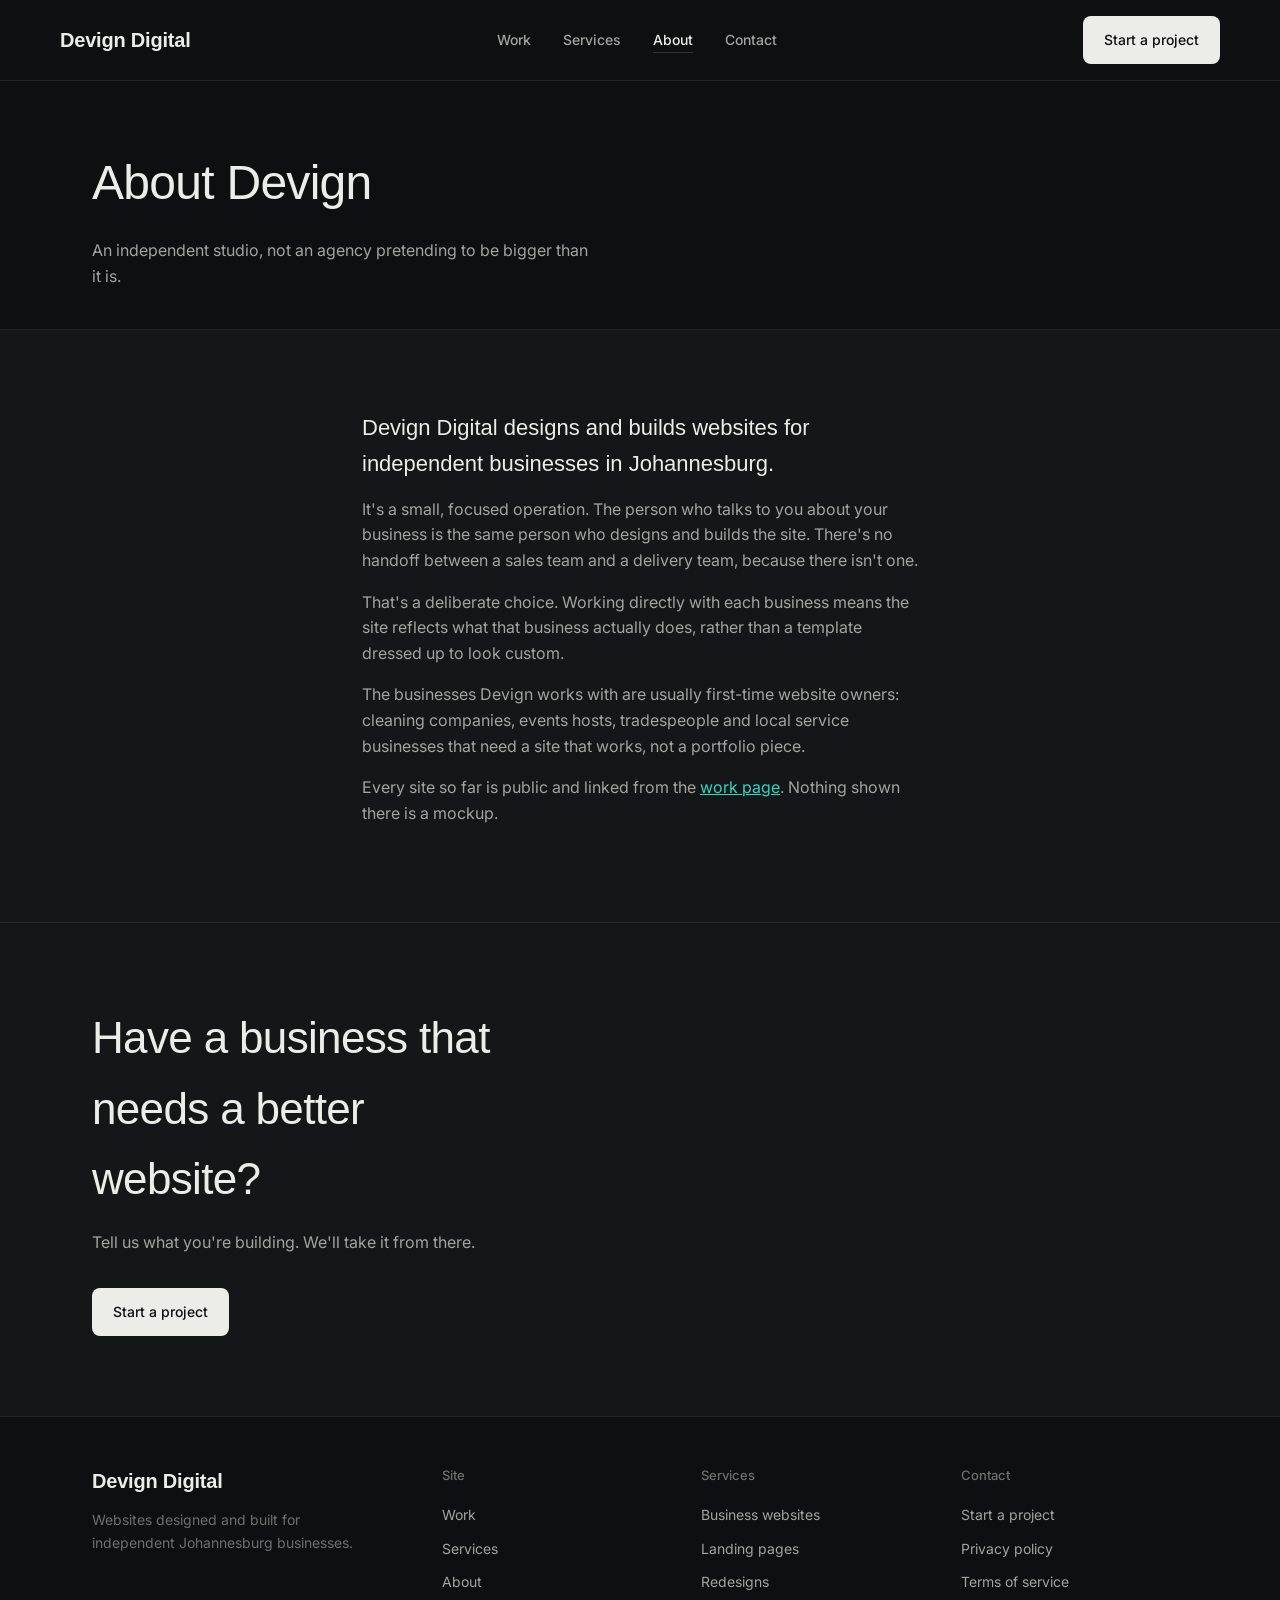
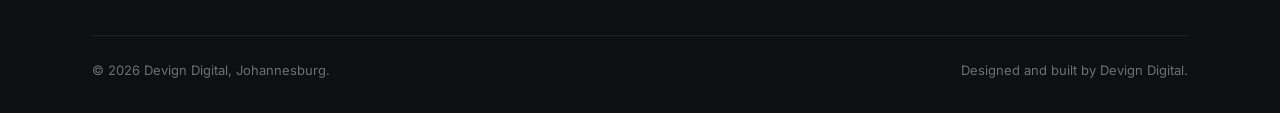
==== commit 7ec3803c: "Refactor paragraphs for clarity in about.html" ====
--- a/about.html
+++ b/about.html
@@ -47,10 +47,10 @@
     <section class="section">
       <div class="wrap prose">
         <p>Devign Digital designs and builds websites for independent businesses in Johannesburg.</p>
-        <p>It's a small, focused operation — the person who talks to you about your business is the same person who designs and builds the site. There's no handoff between a sales team and a delivery team, because there isn't one.</p>
+        <p>It's a small, focused operation. The person who talks to you about your business is the same person who designs and builds the site. There's no handoff between a sales team and a delivery team, because there isn't one.</p>
         <p>That's a deliberate choice. Working directly with each business means the site reflects what that business actually does, rather than a template dressed up to look custom.</p>
         <p>The businesses Devign works with are usually first-time website owners: cleaning companies, events hosts, tradespeople and local service businesses that need a site that works, not a portfolio piece.</p>
-        <p>Every site so far is public and linked from the <a href="work.html" style="text-decoration:underline;">work page</a> — nothing shown there is a mockup.</p>
+        <p>Every site so far is public and linked from the <a href="work.html" style="text-decoration:underline;">work page</a>. Nothing shown there is a mockup.</p>
       </div>
     </section>
 
--- a/css/style.css
+++ b/css/style.css
@@ -1,40 +1,41 @@
 /* ============================================================
    DEVIGN DIGITAL — style.css
-   Independent studio, editorial, restrained.
-   Palette: warm paper / ink / charcoal + one burnt-amber accent
-   Type: Fraunces (display) + Public Sans (body)
+   Direction: direct, practical, a little warm.
+   World: Johannesburg shopfronts and job sheets.
+   Graphite ramp, one accent (cyan), richness lives in the hero preview.
+   Type: Space Grotesk (display) + Inter (body), weights 400-600.
+   Spacing on a 4px grid.
 ============================================================ */
 
 *, *::before, *::after { box-sizing: border-box; margin: 0; padding: 0; }
 
 :root {
-  --ink:        #15140F;
-  --paper:      #F3EEE3;
-  --paper-2:    #EAE2CE;
-  --charcoal:   #3A382F;
-  --grey:       #7B7566;
-  --accent:     #B85C1D;
-  --accent-ink: #7A3B10;
-  --line:       rgba(21, 20, 15, 0.14);
-  --line-soft:  rgba(21, 20, 15, 0.08);
-  --radius: 2px;
-  --max: 1180px;
-  --font-display: 'Fraunces', Georgia, serif;
-  --font-body: 'Public Sans', -apple-system, sans-serif;
+  --bg:         #0E0F10;
+  --surface:    #151617;
+  --raised:     #1C1D1F;
+  --text:       #ECECE8;
+  --text-2:     #A3A3A0;
+  --text-3:     #6F6F6D;
+  --line:       rgba(236, 236, 232, 0.08);
+  --line-strong:rgba(236, 236, 232, 0.16);
+  --accent:     #2BD9C9;
+  --accent-ink: #08201D;
+  --r-control: 8px;
+  --r-card: 12px;
+  --max: 1160px;
+  --font-display: 'Space Grotesk', -apple-system, sans-serif;
+  --font-body: 'Inter', -apple-system, sans-serif;
   --ease: cubic-bezier(.2,.7,.2,1);
-}
-
-@media (prefers-color-scheme: dark) {
-  /* Site is designed as a single fixed light theme (brand-led), not adaptive */
 }
 
 html { scroll-behavior: smooth; }
 body {
-  background: var(--paper);
-  color: var(--ink);
+  background: var(--bg);
+  color: var(--text);
   font-family: var(--font-body);
+  font-size: 16px;
   font-weight: 400;
-  line-height: 1.55;
+  line-height: 1.6;
   -webkit-font-smoothing: antialiased;
 }
 
@@ -45,376 +46,264 @@
 
 img { max-width: 100%; display: block; }
 a { color: inherit; }
-
-:focus-visible {
-  outline: 2px solid var(--accent);
-  outline-offset: 3px;
-}
+:focus-visible { outline: 2px solid var(--accent); outline-offset: 2px; }
 
 .wrap { max-width: var(--max); margin: 0 auto; padding: 0 32px; }
 
-h1, h2, h3 { font-family: var(--font-display); font-weight: 500; letter-spacing: -0.01em; color: var(--ink); }
-
-.eyebrow {
-  font-family: var(--font-body);
-  font-size: 13px;
-  font-weight: 600;
-  color: var(--accent-ink);
-  margin-bottom: 14px;
-}
+h1, h2, h3 { font-family: var(--font-display); font-weight: 500; letter-spacing: -0.015em; color: var(--text); }
 
 /* ============ NAV ============ */
 .site-header {
   position: sticky;
   top: 0;
   z-index: 100;
-  background: var(--paper);
+  background: var(--bg);
   border-bottom: 1px solid var(--line);
 }
-
-.nav {
-  display: flex;
-  align-items: center;
-  justify-content: space-between;
-  padding: 20px 0;
-}
+.nav { display: flex; align-items: center; justify-content: space-between; padding: 16px 0; }
 
 .wordmark {
   font-family: var(--font-display);
-  font-size: 21px;
+  font-size: 20px;
   font-weight: 600;
   text-decoration: none;
-  color: var(--ink);
-}
-
-.nav-links {
-  display: flex;
-  align-items: center;
-  gap: 34px;
-  list-style: none;
-}
-
+  color: var(--text);
+  letter-spacing: -0.01em;
+}
+
+.nav-links { display: flex; align-items: center; gap: 32px; list-style: none; }
 .nav-links a {
   text-decoration: none;
-  font-size: 15px;
-  color: var(--charcoal);
-  position: relative;
+  font-size: 14px;
+  font-weight: 500;
+  color: var(--text-2);
   padding: 4px 0;
-}
-
-.nav-links a::after {
-  content: '';
-  position: absolute;
-  left: 0; right: 100%;
-  bottom: 0;
-  height: 1px;
-  background: var(--accent);
-  transition: right 0.25s var(--ease);
-}
-
-.nav-links a:hover::after,
-.nav-links a[aria-current="page"]::after { right: 0; }
-
-.nav-links a[aria-current="page"] { color: var(--ink); font-weight: 600; }
+  border-bottom: 1px solid transparent;
+  transition: color 0.2s var(--ease), border-color 0.2s var(--ease);
+}
+.nav-links a:hover { color: var(--text); }
+.nav-links a[aria-current="page"] { color: var(--text); border-bottom-color: var(--line-strong); }
 
 .btn {
   display: inline-block;
   font-family: var(--font-body);
-  font-size: 15px;
-  font-weight: 600;
+  font-size: 14px;
+  font-weight: 500;
   text-decoration: none;
-  padding: 11px 22px;
-  border-radius: var(--radius);
-  transition: background 0.2s var(--ease), color 0.2s var(--ease), border-color 0.2s var(--ease);
+  padding: 12px 20px;
+  border-radius: var(--r-control);
   border: 1px solid transparent;
   cursor: pointer;
-}
-
-.btn-solid { background: var(--ink); color: var(--paper); }
-.btn-solid:hover { background: var(--accent-ink); }
-
-.btn-outline { border-color: var(--ink); background: transparent; color: var(--ink); }
-.btn-outline:hover { background: var(--ink); color: var(--paper); }
+  transition: background-color 0.2s var(--ease), border-color 0.2s var(--ease), color 0.2s var(--ease), transform 0.2s var(--ease);
+}
+.btn:active { transform: scale(0.98); }
+.btn-solid { background: var(--text); color: var(--bg); }
+.btn-solid:hover { background: #FFFFFF; }
+.btn-outline { border-color: var(--line-strong); background: transparent; color: var(--text); }
+.btn-outline:hover { background: var(--raised); }
 
 .nav-cta { display: none; }
 @media (min-width: 900px) { .nav-cta { display: inline-block; } }
 
-.menu-toggle {
-  display: flex;
-  background: none;
-  border: none;
-  cursor: pointer;
-  flex-direction: column;
-  gap: 5px;
-  padding: 6px;
-}
-.menu-toggle span { width: 22px; height: 1.5px; background: var(--ink); display: block; }
-
-@media (min-width: 900px) {
-  .menu-toggle { display: none; }
-}
-@media (max-width: 899px) {
-  .nav-links { display: none; }
-}
-
-.mobile-panel {
-  display: none;
-  flex-direction: column;
-  border-top: 1px solid var(--line);
-  padding: 20px 32px 28px;
-  gap: 18px;
-}
+.menu-toggle { display: flex; background: none; border: none; cursor: pointer; flex-direction: column; gap: 4px; padding: 8px; }
+.menu-toggle span { width: 20px; height: 1.5px; background: var(--text); display: block; }
+@media (min-width: 900px) { .menu-toggle { display: none; } }
+@media (max-width: 899px) { .nav-links { display: none; } }
+
+.mobile-panel { display: none; flex-direction: column; border-top: 1px solid var(--line); padding: 20px 32px 24px; gap: 16px; background: var(--bg); }
 .mobile-panel.open { display: flex; }
-.mobile-panel a { text-decoration: none; font-size: 17px; color: var(--ink); }
+.mobile-panel a { text-decoration: none; font-size: 16px; color: var(--text); font-weight: 500; }
 
 /* ============ HERO ============ */
-.hero {
-  padding: 96px 0 80px;
-  border-bottom: 1px solid var(--line);
-}
-
-.hero-grid {
-  display: grid;
-  grid-template-columns: 1.3fr 1fr;
-  gap: 60px;
-  align-items: end;
-}
+.hero { padding: 80px 0; border-bottom: 1px solid var(--line); }
+.hero-grid { display: grid; grid-template-columns: 1.2fr 1fr; gap: 64px; align-items: center; }
 
 .hero h1 {
-  font-size: clamp(38px, 5.2vw, 66px);
-  line-height: 1.04;
-  max-width: 15ch;
+  font-size: clamp(36px, 4.6vw, 56px);
+  line-height: 1.08;
+  max-width: 16ch;
   opacity: 0;
-  transform: translateY(16px);
-  animation: rise 0.8s var(--ease) 0.05s forwards;
-}
-
+  transform: translateY(12px);
+  animation: rise 0.6s var(--ease) 0.05s forwards;
+}
 .hero-sub {
   font-size: 18px;
-  color: var(--charcoal);
-  max-width: 46ch;
+  color: var(--text-2);
+  max-width: 44ch;
   margin: 24px 0 32px;
   opacity: 0;
-  transform: translateY(16px);
-  animation: rise 0.8s var(--ease) 0.2s forwards;
-}
-
+  transform: translateY(12px);
+  animation: rise 0.6s var(--ease) 0.15s forwards;
+}
 @keyframes rise { to { opacity: 1; transform: translateY(0); } }
 
-.hero-actions { display: flex; gap: 16px; flex-wrap: wrap; }
-
-.hero-aside {
-  border-left: 1px solid var(--line);
-  padding-left: 28px;
-  font-size: 14px;
-  color: var(--grey);
-  align-self: end;
-}
-.hero-aside strong { color: var(--ink); display: block; font-family: var(--font-display); font-size: 22px; font-weight: 500; margin-bottom: 6px; }
+.hero-actions { display: flex; gap: 12px; flex-wrap: wrap; }
+
+/* hero moment: a real client site in a phone frame */
+.hero-visual { display: flex; flex-direction: column; align-items: center; gap: 20px; }
+.device {
+  width: 264px;
+  aspect-ratio: 9 / 18.5;
+  padding: 8px;
+  border-radius: 32px;
+  background: var(--raised);
+  border: 1px solid var(--line-strong);
+  box-shadow: 0 24px 48px rgba(0, 0, 0, 0.4);
+}
+.device iframe { width: 100%; height: 100%; border: none; border-radius: 24px; background: #000; display: block; }
+
+.hero-status { display: flex; align-items: flex-start; gap: 8px; font-size: 13px; color: var(--text-2); max-width: 36ch; }
+.hero-status .dot { flex: none; width: 8px; height: 8px; margin-top: 7px; border-radius: 50%; background: var(--accent); }
 
 @media (max-width: 850px) {
-  .hero-grid { grid-template-columns: 1fr; gap: 32px; }
-  .hero-aside { border-left: none; padding-left: 0; border-top: 1px solid var(--line); padding-top: 20px; }
-}
-
-/* ============ SECTION SCAFFOLD ============ */
+  .hero { padding: 56px 0; }
+  .hero-grid { grid-template-columns: 1fr; gap: 40px; }
+  .hero-visual { align-items: flex-start; }
+  .device { width: 240px; }
+}
+
+/* ============ SECTIONS ============ */
 .section { padding: 80px 0; }
 .section-border-top { border-top: 1px solid var(--line); }
-
-.section-head {
+.section:nth-of-type(even) { background: var(--surface); }
+
+.section-head { display: flex; justify-content: space-between; align-items: flex-end; gap: 24px; margin-bottom: 48px; flex-wrap: wrap; }
+.section-head h2 { font-size: clamp(28px, 3.2vw, 36px); max-width: 20ch; }
+.section-head p { color: var(--text-3); max-width: 40ch; font-size: 14px; }
+
+/* ============ CASE STUDY CARDS ============ */
+.case-grid { display: grid; grid-template-columns: repeat(auto-fit, minmax(296px, 1fr)); gap: 24px; }
+
+.case {
+  border: 1px solid var(--line);
+  border-radius: var(--r-card);
+  overflow: hidden;
+  background: var(--surface);
+  transition: border-color 0.2s var(--ease);
+}
+.case:hover { border-color: var(--line-strong); }
+
+.case-media { position: relative; aspect-ratio: 4 / 3; background: #000; border-bottom: 1px solid var(--line); }
+.case-frame-wrap { position: relative; width: 100%; height: 100%; }
+.case-frame-wrap iframe { position: absolute; inset: 0; width: 100%; height: 100%; border: none; }
+
+.case-view {
+  position: absolute;
+  z-index: 2;
+  right: 12px;
+  bottom: 12px;
+  font-size: 12px;
+  font-weight: 500;
+  text-decoration: none;
+  color: var(--text);
+  background: var(--raised);
+  border: 1px solid var(--line-strong);
+  padding: 4px 12px;
+  border-radius: var(--r-control);
+  opacity: 0;
+  transition: opacity 0.2s var(--ease), background-color 0.2s var(--ease);
+}
+.case:hover .case-view, .case-view:focus-visible { opacity: 1; }
+.case-view:hover { background: var(--surface); }
+
+.case-meta-row {
   display: flex;
   justify-content: space-between;
-  align-items: flex-end;
-  gap: 24px;
-  margin-bottom: 48px;
-  flex-wrap: wrap;
-}
-
-.section-head h2 { font-size: clamp(28px, 3.6vw, 42px); max-width: 20ch; }
-.section-head p { color: var(--grey); max-width: 40ch; font-size: 15px; }
-
-/* ============ WORK / CASE STUDIES ============ */
-.case-list { display: flex; flex-direction: column; }
-
-.case {
-  display: grid;
-  grid-template-columns: 1fr 1fr;
-  gap: 48px;
-  align-items: center;
-  padding: 48px 0;
-  border-top: 1px solid var(--line);
-}
-.case:last-child { border-bottom: 1px solid var(--line); }
-.case:nth-child(even) .case-media { order: 2; }
-
-.case-media {
-  border: 1px solid var(--line);
-  border-radius: var(--radius);
-  overflow: hidden;
-  background: var(--ink);
-}
-
-.browser-chrome {
-  display: flex;
-  align-items: center;
-  gap: 6px;
-  padding: 9px 12px;
-  background: var(--charcoal);
-}
-.browser-chrome span { width: 7px; height: 7px; border-radius: 50%; background: rgba(243,238,227,0.25); }
-
-.case-frame-wrap { position: relative; width: 100%; height: 340px; }
-.case-frame-wrap iframe {
-  position: absolute; inset: 0; width: 100%; height: 100%; border: none;
-}
-
-.case-body { padding: 0 4px; }
-.case-category { font-size: 13px; font-weight: 600; color: var(--accent-ink); margin-bottom: 10px; }
-.case-body h3 { font-size: clamp(24px, 3vw, 32px); margin-bottom: 14px; }
-.case-body p { color: var(--charcoal); margin-bottom: 22px; max-width: 42ch; }
-
-.case-link { font-weight: 600; text-decoration: none; border-bottom: 1px solid var(--ink); padding-bottom: 2px; }
-.case-link:hover { color: var(--accent-ink); border-color: var(--accent-ink); }
-
-@media (max-width: 780px) {
-  .case { grid-template-columns: 1fr; gap: 24px; }
-  .case:nth-child(even) .case-media { order: 0; }
-  .case-frame-wrap { height: 260px; }
-}
+  padding: 16px 16px 0;
+  font-size: 12px;
+  color: var(--text-3);
+  font-variant-numeric: tabular-nums;
+}
+.case-body { padding: 8px 16px 20px; }
+.case-body h3 { font-size: 20px; margin-bottom: 4px; }
+.case-body h3 a { text-decoration: none; color: inherit; }
+.case-body h3 a:hover { color: var(--accent); }
+.case-body p { color: var(--text-2); font-size: 14px; }
 
 /* ============ SERVICES ============ */
-.service-row {
-  display: grid;
-  grid-template-columns: 90px 1.1fr 1.4fr;
-  gap: 32px;
-  padding: 32px 0;
-  border-top: 1px solid var(--line);
-  align-items: baseline;
-}
+.service-row { display: grid; grid-template-columns: 64px 1.1fr 1.4fr; gap: 32px; padding: 24px 0; border-top: 1px solid var(--line); align-items: baseline; }
 .service-row:last-child { border-bottom: 1px solid var(--line); }
-
-.service-index { font-family: var(--font-display); font-size: 20px; color: var(--grey); }
-.service-row h3 { font-size: 22px; }
-.service-row p { color: var(--charcoal); max-width: 52ch; font-size: 15px; }
-
+.service-index { font-size: 13px; color: var(--text-3); font-variant-numeric: tabular-nums; }
+.service-row h3 { font-size: 20px; }
+.service-row p { color: var(--text-2); max-width: 52ch; font-size: 14px; }
 @media (max-width: 720px) {
-  .service-row { grid-template-columns: 1fr; gap: 8px; }
+  .service-row { grid-template-columns: 1fr; gap: 4px; }
   .service-index { order: -1; }
 }
 
-/* ============ PROCESS ============ */
-.process-grid {
-  display: grid;
-  grid-template-columns: repeat(4, 1fr);
-  gap: 28px;
-}
-.process-step { border-top: 2px solid var(--ink); padding-top: 18px; }
-.process-step .step-num { font-family: var(--font-display); font-size: 26px; color: var(--accent); display: block; margin-bottom: 10px; }
-.process-step h3 { font-size: 19px; margin-bottom: 8px; }
-.process-step p { color: var(--grey); font-size: 14px; }
-
+/* ============ PROCESS: one connected strip ============ */
+.process-grid { display: grid; grid-template-columns: repeat(4, 1fr); border: 1px solid var(--line); border-radius: var(--r-card); overflow: hidden; background: var(--surface); }
+.process-step { padding: 24px; border-left: 1px solid var(--line); }
+.process-step:first-child { border-left: none; }
+.process-step .step-num { font-size: 13px; color: var(--accent); font-variant-numeric: tabular-nums; display: block; margin-bottom: 16px; }
+.process-step h3 { font-size: 18px; margin-bottom: 8px; }
+.process-step p { color: var(--text-2); font-size: 14px; }
 @media (max-width: 820px) {
   .process-grid { grid-template-columns: repeat(2, 1fr); }
+  .process-step:nth-child(3) { border-left: none; }
+  .process-step:nth-child(n+3) { border-top: 1px solid var(--line); }
 }
 @media (max-width: 480px) {
   .process-grid { grid-template-columns: 1fr; }
-}
-
-/* ============ WHY / ABOUT PROSE ============ */
+  .process-step { border-left: none; }
+  .process-step:nth-child(n+2) { border-top: 1px solid var(--line); }
+}
+
+/* ============ PROSE ============ */
 .prose { max-width: 62ch; }
-.prose p { margin-bottom: 20px; font-size: 17px; color: var(--charcoal); }
-.prose p:first-child { font-family: var(--font-display); font-size: 22px; color: var(--ink); }
+.prose p { margin-bottom: 16px; color: var(--text-2); }
+.prose p:first-child { font-family: var(--font-display); font-size: 22px; font-weight: 500; color: var(--text); }
+.prose a { color: var(--accent); }
 
 /* ============ CTA ============ */
-.cta-band {
-  background: var(--ink);
-  color: var(--paper);
-  padding: 90px 0;
-}
-.cta-band h2 { color: var(--paper); font-size: clamp(30px, 4.4vw, 50px); max-width: 18ch; margin-bottom: 16px; }
-.cta-band p { color: rgba(243,238,227,0.65); max-width: 44ch; margin-bottom: 32px; font-size: 17px; }
-.cta-band .btn-solid { background: var(--paper); color: var(--ink); }
-.cta-band .btn-solid:hover { background: var(--accent); color: var(--paper); }
-.cta-band .btn-outline { border-color: rgba(243,238,227,0.4); color: var(--paper); }
-.cta-band .btn-outline:hover { background: var(--paper); color: var(--ink); }
+.cta-band { background: var(--surface); padding: 80px 0; border-top: 1px solid var(--line); }
+.cta-band h2 { font-size: clamp(28px, 4vw, 44px); max-width: 18ch; margin-bottom: 16px; }
+.cta-band p { color: var(--text-2); max-width: 44ch; margin-bottom: 32px; }
 
 /* ============ FOOTER ============ */
-.site-footer { border-top: 1px solid var(--line); padding: 56px 0 32px; }
-.footer-grid {
-  display: grid;
-  grid-template-columns: 1.4fr 1fr 1fr 1fr;
-  gap: 32px;
-  margin-bottom: 40px;
-}
+.site-footer { border-top: 1px solid var(--line); padding: 48px 0 32px; background: var(--bg); }
+.footer-grid { display: grid; grid-template-columns: 1.4fr 1fr 1fr 1fr; gap: 32px; margin-bottom: 40px; }
 .footer-brand .wordmark { display: block; margin-bottom: 12px; }
-.footer-brand p { color: var(--grey); font-size: 14px; max-width: 32ch; }
-.footer-col h4 { font-size: 13px; font-weight: 600; margin-bottom: 14px; color: var(--grey); }
-.footer-col ul { list-style: none; display: flex; flex-direction: column; gap: 10px; }
-.footer-col a { text-decoration: none; font-size: 14px; color: var(--charcoal); }
-.footer-col a:hover { color: var(--accent-ink); }
-
-.footer-bottom {
-  border-top: 1px solid var(--line);
-  padding-top: 24px;
-  display: flex;
-  justify-content: space-between;
-  flex-wrap: wrap;
-  gap: 12px;
-  font-size: 13px;
-  color: var(--grey);
-}
-
-@media (max-width: 720px) {
-  .footer-grid { grid-template-columns: 1fr 1fr; }
-}
-@media (max-width: 480px) {
-  .footer-grid { grid-template-columns: 1fr; }
-}
-
-/* ============ GENERIC PAGE HEADER (Services/About/Contact/Legal) ============ */
+.footer-brand p { color: var(--text-3); font-size: 14px; max-width: 32ch; }
+.footer-col h4 { font-size: 13px; font-weight: 500; margin-bottom: 16px; color: var(--text-3); }
+.footer-col ul { list-style: none; display: flex; flex-direction: column; gap: 8px; }
+.footer-col a { text-decoration: none; font-size: 14px; color: var(--text-2); transition: color 0.2s var(--ease); }
+.footer-col a:hover { color: var(--text); }
+.footer-bottom { border-top: 1px solid var(--line); padding-top: 24px; display: flex; justify-content: space-between; flex-wrap: wrap; gap: 12px; font-size: 13px; color: var(--text-3); }
+@media (max-width: 720px) { .footer-grid { grid-template-columns: 1fr 1fr; } }
+@media (max-width: 480px) { .footer-grid { grid-template-columns: 1fr; } }
+
+/* ============ PAGE HEADER ============ */
 .page-header { padding: 64px 0 40px; border-bottom: 1px solid var(--line); }
-.page-header h1 { font-size: clamp(32px, 5vw, 52px); max-width: 18ch; }
-.page-header p { color: var(--grey); margin-top: 16px; max-width: 50ch; font-size: 16px; }
+.page-header h1 { font-size: clamp(32px, 4.6vw, 48px); max-width: 18ch; }
+.page-header p { color: var(--text-2); margin-top: 16px; max-width: 50ch; }
 
 /* ============ CONTACT FORM ============ */
 .contact-grid { display: grid; grid-template-columns: 1fr 1fr; gap: 64px; }
-
-.field { margin-bottom: 22px; }
-.field label { display: block; font-size: 13px; font-weight: 600; margin-bottom: 8px; }
+.field { margin-bottom: 20px; }
+.field label { display: block; font-size: 13px; font-weight: 500; color: var(--text-2); margin-bottom: 8px; }
 .field input, .field select, .field textarea {
   width: 100%;
-  padding: 12px 14px;
-  border: 1px solid var(--line);
-  background: var(--paper-2);
-  border-radius: var(--radius);
+  padding: 12px 16px;
+  border: 1px solid var(--line-strong);
+  background: var(--surface);
+  border-radius: var(--r-control);
   font-family: var(--font-body);
   font-size: 15px;
-  color: var(--ink);
-}
-.field input:focus, .field select:focus, .field textarea:focus {
-  outline: 2px solid var(--accent);
-  outline-offset: 1px;
-  background: var(--paper);
-}
-.field textarea { resize: vertical; min-height: 130px; }
-
-.form-note { font-size: 13px; color: var(--grey); margin-top: 14px; }
-
-.contact-info h3 { font-size: 18px; margin-bottom: 10px; }
-.contact-info p { color: var(--charcoal); font-size: 15px; margin-bottom: 26px; }
-.contact-info a.direct { font-weight: 600; text-decoration: none; border-bottom: 1px solid var(--ink); }
-
-@media (max-width: 820px) {
-  .contact-grid { grid-template-columns: 1fr; gap: 40px; }
-}
+  color: var(--text);
+}
+.field input:focus, .field select:focus, .field textarea:focus { outline: 2px solid var(--accent); outline-offset: 1px; }
+.field textarea { resize: vertical; min-height: 132px; }
+.form-note { font-size: 13px; color: var(--text-3); margin-top: 16px; }
+.contact-info h3 { font-size: 18px; margin-bottom: 8px; }
+.contact-info p { color: var(--text-2); font-size: 15px; margin-bottom: 24px; }
+.contact-info a.direct { font-weight: 500; text-decoration: none; color: var(--accent); }
+@media (max-width: 820px) { .contact-grid { grid-template-columns: 1fr; gap: 40px; } }
 
 /* ============ LEGAL ============ */
-.legal-body { max-width: 68ch; padding: 48px 0 100px; }
-.legal-body h2 { font-size: 22px; margin: 36px 0 12px; }
-.legal-body p, .legal-body li { color: var(--charcoal); font-size: 15px; margin-bottom: 14px; }
+.legal-body { max-width: 68ch; padding: 48px 0 96px; }
+.legal-body h2 { font-size: 20px; margin: 32px 0 12px; }
+.legal-body p, .legal-body li { color: var(--text-2); font-size: 15px; margin-bottom: 16px; }
 .legal-body ul { padding-left: 20px; }
-.legal-body p.updated { color: var(--grey); font-size: 13px; margin-bottom: 36px; }
-
-/* ============ REVEAL ============ */
-.reveal { opacity: 0; transform: translateY(20px); transition: opacity 0.6s var(--ease), transform 0.6s var(--ease); }
-.reveal.visible { opacity: 1; transform: translateY(0); }
+.legal-body p.updated { color: var(--text-3); font-size: 13px; margin-bottom: 32px; }
+.legal-body a { color: var(--accent); }
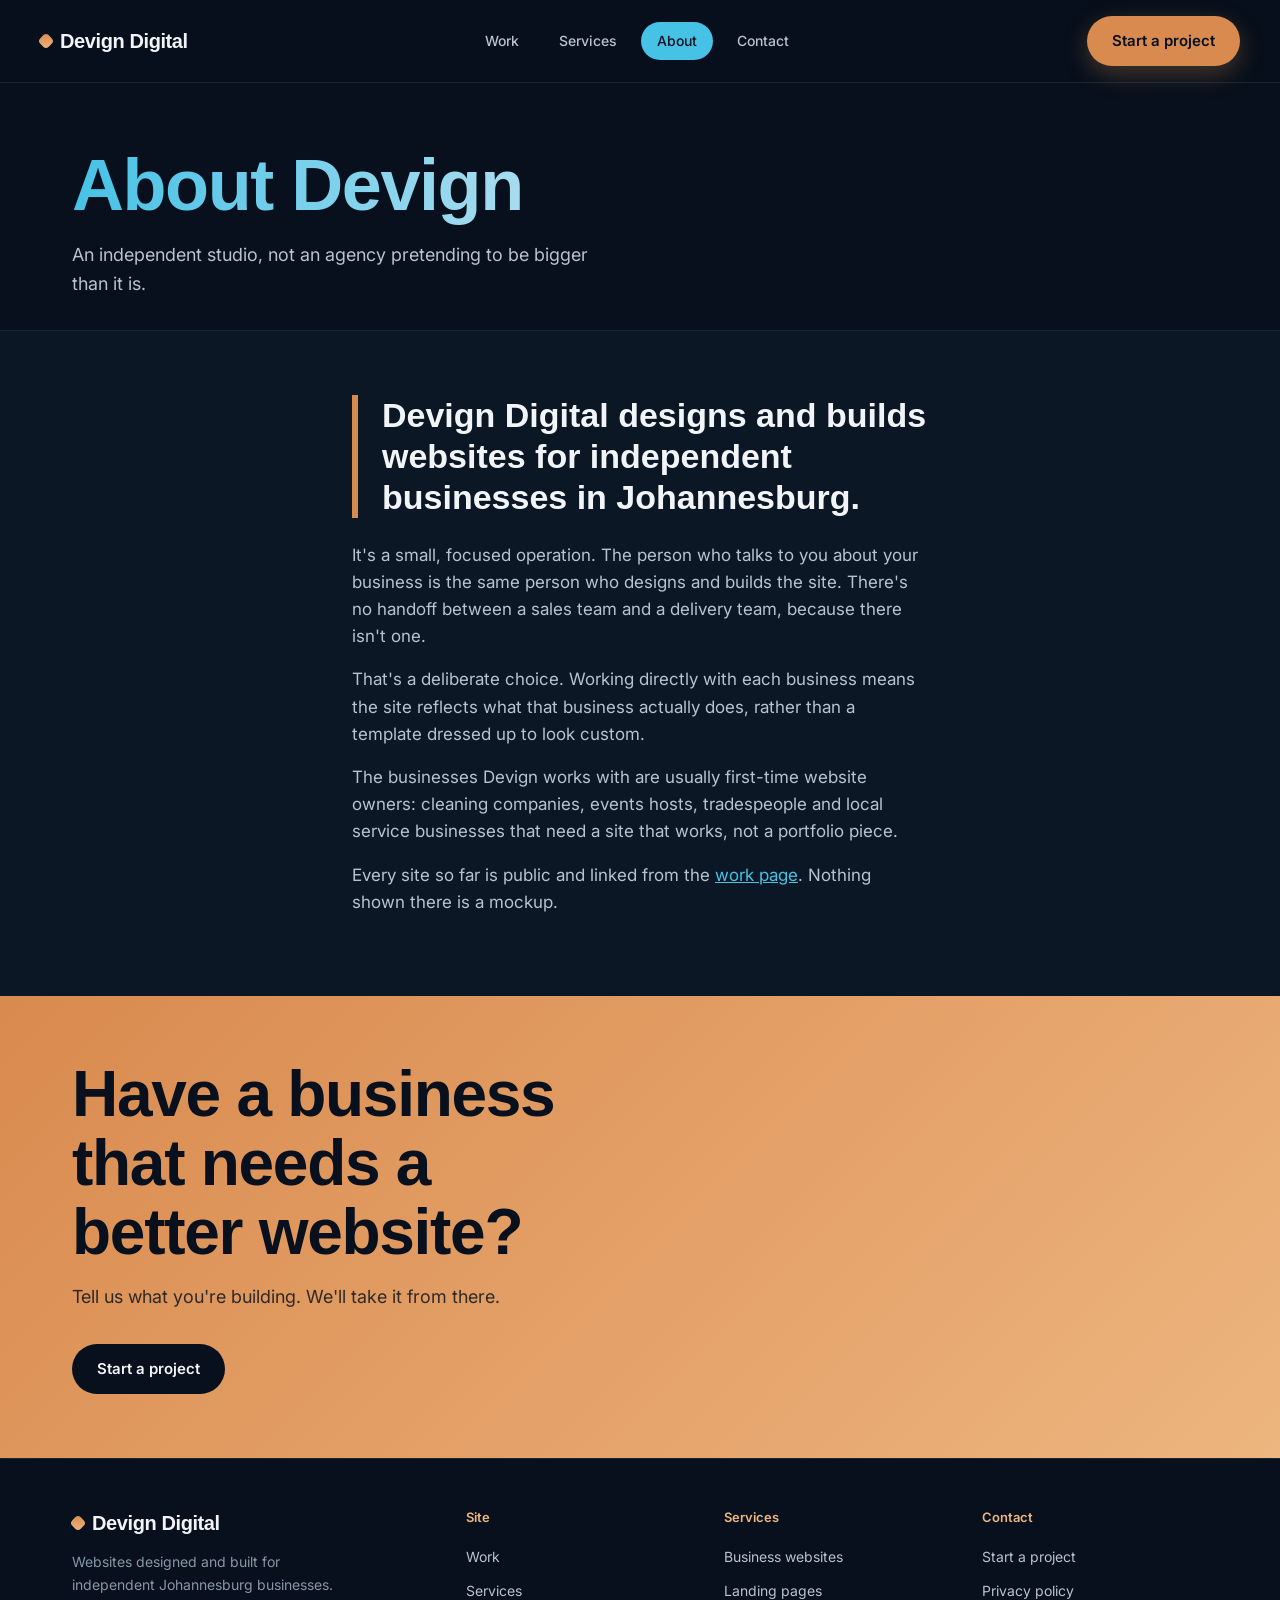
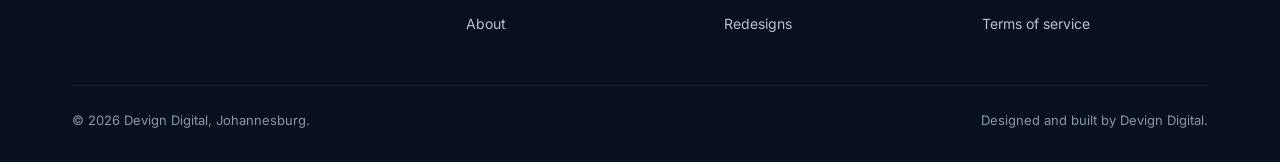
==== commit 46b48834: "Add files via upload" ====
--- a/about.html
+++ b/about.html
@@ -6,7 +6,7 @@
   <title>About — Devign Digital</title>
   <meta name="description" content="Devign Digital is an independent digital studio building websites directly for Johannesburg businesses." />
   <link rel="canonical" href="https://devigndigital.co.za/about.html" />
-  <link rel="icon" href="data:image/svg+xml,%3Csvg xmlns='http://www.w3.org/2000/svg' viewBox='0 0 100 100'%3E%3Crect width='100' height='100' fill='%2315140F'/%3E%3Ctext x='50' y='68' font-size='60' fill='%23F3EEE3' text-anchor='middle' font-family='Georgia,serif'%3ED%3C/text%3E%3C/svg%3E" />
+  <link rel="icon" href="data:image/svg+xml,%3Csvg xmlns='http://www.w3.org/2000/svg' viewBox='0 0 100 100'%3E%3Crect width='100' height='100' fill='%230B1424'/%3E%3Ctext x='50' y='68' font-size='60' fill='%23F3EEE3' text-anchor='middle' font-family='Georgia,serif'%3ED%3C/text%3E%3C/svg%3E" />
   <link rel="preconnect" href="https://fonts.googleapis.com">
   <link rel="preconnect" href="https://fonts.gstatic.com" crossorigin>
   <link href="https://fonts.googleapis.com/css2?family=Space+Grotesk:wght@400;500;600;700&family=Inter:wght@400;500;600;700&display=swap" rel="stylesheet">
--- a/css/style.css
+++ b/css/style.css
@@ -1,309 +1,235 @@
 /* ============================================================
    DEVIGN DIGITAL — style.css
-   Direction: direct, practical, a little warm.
-   World: Johannesburg shopfronts and job sheets.
-   Graphite ramp, one accent (cyan), richness lives in the hero preview.
-   Type: Space Grotesk (display) + Inter (body), weights 400-600.
-   Spacing on a 4px grid.
+   Vibrant digital studio: deep navy base, glass blue, copper and steel (from the hero artwork).
+   Design tokens first, then components. Mobile-first.
 ============================================================ */
 
 *, *::before, *::after { box-sizing: border-box; margin: 0; padding: 0; }
 
 :root {
-  --bg:         #0E0F10;
-  --surface:    #151617;
-  --raised:     #1C1D1F;
-  --text:       #ECECE8;
-  --text-2:     #A3A3A0;
-  --text-3:     #6F6F6D;
-  --line:       rgba(236, 236, 232, 0.08);
-  --line-strong:rgba(236, 236, 232, 0.16);
-  --accent:     #2BD9C9;
-  --accent-ink: #08201D;
-  --r-control: 8px;
-  --r-card: 12px;
-  --max: 1160px;
-  --font-display: 'Space Grotesk', -apple-system, sans-serif;
-  --font-body: 'Inter', -apple-system, sans-serif;
-  --ease: cubic-bezier(.2,.7,.2,1);
-}
-
-html { scroll-behavior: smooth; }
-body {
-  background: var(--bg);
-  color: var(--text);
-  font-family: var(--font-body);
-  font-size: 16px;
-  font-weight: 400;
-  line-height: 1.6;
-  -webkit-font-smoothing: antialiased;
-}
-
-@media (prefers-reduced-motion: reduce) {
-  html { scroll-behavior: auto; }
-  * { animation-duration: 0.001ms !important; animation-iteration-count: 1 !important; transition-duration: 0.001ms !important; }
-}
-
-img { max-width: 100%; display: block; }
-a { color: inherit; }
-:focus-visible { outline: 2px solid var(--accent); outline-offset: 2px; }
-
-.wrap { max-width: var(--max); margin: 0 auto; padding: 0 32px; }
-
-h1, h2, h3 { font-family: var(--font-display); font-weight: 500; letter-spacing: -0.015em; color: var(--text); }
+  /* colour */
+  --bg:#07101C; --surface:#0C1726; --raised:#13233A;
+  --text:#F2F5F8; --text-2:#B7C3D0; --text-3:#8797A8;
+  --line:rgba(200,225,245,.10); --line-strong:rgba(200,225,245,.20);
+  --cyan:#46C2E6; --orange:#D98A4E; --yellow:#EDB57F; --lime:#BFE3F2; /* glass blue, copper, warm copper, ice */
+  --ink:#07101C;
+  --grad-cool:linear-gradient(90deg,var(--cyan),var(--lime));
+  --grad-warm:linear-gradient(135deg,var(--orange),var(--yellow));
+  /* type */
+  --font-display:'Space Grotesk',-apple-system,sans-serif;
+  --font-body:'Inter',-apple-system,sans-serif;
+  /* space + shape */
+  --s1:4px; --s2:8px; --s3:12px; --s4:16px; --s5:24px; --s6:32px; --s7:48px; --s8:64px; --s9:96px;
+  --r-sm:8px; --r-md:16px; --r-lg:24px;
+  --shadow:0 24px 48px rgba(0,0,0,.45);
+  --max:1200px;
+  --ease:cubic-bezier(.2,.7,.2,1);
+}
+
+html { scroll-behavior:smooth; }
+body { background:var(--bg); color:var(--text); font-family:var(--font-body); font-size:16px; line-height:1.6; -webkit-font-smoothing:antialiased; overflow-x:hidden; }
+
+@media (prefers-reduced-motion:reduce) {
+  html { scroll-behavior:auto; }
+  *,*::before,*::after { animation-duration:.001ms !important; animation-iteration-count:1 !important; transition-duration:.001ms !important; }
+  .reveal { opacity:1 !important; transform:none !important; }
+}
+
+a { color:inherit; }
+:focus-visible { outline:2px solid var(--cyan); outline-offset:3px; border-radius:4px; }
+.wrap { max-width:var(--max); margin:0 auto; padding:0 var(--s5); }
+@media (min-width:700px){ .wrap{ padding:0 var(--s6);} }
+
+h1,h2,h3 { font-family:var(--font-display); font-weight:700; letter-spacing:-.02em; line-height:1.08; color:var(--text); }
+.grad { background:var(--grad-cool); -webkit-background-clip:text; background-clip:text; color:transparent; }
 
 /* ============ NAV ============ */
-.site-header {
-  position: sticky;
-  top: 0;
-  z-index: 100;
-  background: var(--bg);
-  border-bottom: 1px solid var(--line);
-}
-.nav { display: flex; align-items: center; justify-content: space-between; padding: 16px 0; }
-
-.wordmark {
-  font-family: var(--font-display);
-  font-size: 20px;
-  font-weight: 600;
-  text-decoration: none;
-  color: var(--text);
-  letter-spacing: -0.01em;
-}
-
-.nav-links { display: flex; align-items: center; gap: 32px; list-style: none; }
-.nav-links a {
-  text-decoration: none;
-  font-size: 14px;
-  font-weight: 500;
-  color: var(--text-2);
-  padding: 4px 0;
-  border-bottom: 1px solid transparent;
-  transition: color 0.2s var(--ease), border-color 0.2s var(--ease);
-}
-.nav-links a:hover { color: var(--text); }
-.nav-links a[aria-current="page"] { color: var(--text); border-bottom-color: var(--line-strong); }
-
-.btn {
-  display: inline-block;
-  font-family: var(--font-body);
-  font-size: 14px;
-  font-weight: 500;
-  text-decoration: none;
-  padding: 12px 20px;
-  border-radius: var(--r-control);
-  border: 1px solid transparent;
-  cursor: pointer;
-  transition: background-color 0.2s var(--ease), border-color 0.2s var(--ease), color 0.2s var(--ease), transform 0.2s var(--ease);
-}
-.btn:active { transform: scale(0.98); }
-.btn-solid { background: var(--text); color: var(--bg); }
-.btn-solid:hover { background: #FFFFFF; }
-.btn-outline { border-color: var(--line-strong); background: transparent; color: var(--text); }
-.btn-outline:hover { background: var(--raised); }
-
-.nav-cta { display: none; }
-@media (min-width: 900px) { .nav-cta { display: inline-block; } }
-
-.menu-toggle { display: flex; background: none; border: none; cursor: pointer; flex-direction: column; gap: 4px; padding: 8px; }
-.menu-toggle span { width: 20px; height: 1.5px; background: var(--text); display: block; }
-@media (min-width: 900px) { .menu-toggle { display: none; } }
-@media (max-width: 899px) { .nav-links { display: none; } }
-
-.mobile-panel { display: none; flex-direction: column; border-top: 1px solid var(--line); padding: 20px 32px 24px; gap: 16px; background: var(--bg); }
-.mobile-panel.open { display: flex; }
-.mobile-panel a { text-decoration: none; font-size: 16px; color: var(--text); font-weight: 500; }
+.site-header { position:sticky; top:0; z-index:100; background:rgba(7,16,28,.9); border-bottom:1px solid var(--line); }
+.nav { display:flex; align-items:center; justify-content:space-between; padding:var(--s4) 0; }
+.wordmark { font-family:var(--font-display); font-size:20px; font-weight:700; text-decoration:none; color:var(--text); letter-spacing:-.02em; display:inline-flex; align-items:center; gap:var(--s2); }
+.wordmark::before { content:''; width:12px; height:12px; border-radius:4px; background:var(--grad-warm); transform:rotate(45deg); }
+.nav-links { display:flex; align-items:center; gap:var(--s2); list-style:none; }
+.nav-links a { display:block; text-decoration:none; font-size:14px; font-weight:500; color:var(--text-2); padding:var(--s2) var(--s4); border-radius:999px; transition:color .2s var(--ease), background-color .2s var(--ease); }
+.nav-links a:hover { color:var(--text); background:var(--raised); }
+.nav-links a[aria-current="page"] { color:var(--ink); background:var(--cyan); }
+
+.btn { display:inline-block; font-family:var(--font-body); font-size:15px; font-weight:600; text-decoration:none; padding:var(--s3) var(--s5); border-radius:999px; border:1.5px solid transparent; cursor:pointer; transition:transform .2s var(--ease), background-color .2s var(--ease), color .2s var(--ease), border-color .2s var(--ease), box-shadow .2s var(--ease); }
+.btn:active { transform:scale(.97); }
+.btn-solid { background:var(--orange); color:var(--ink); box-shadow:0 8px 24px rgba(217,138,78,.3); }
+.btn-solid:hover { background:var(--yellow); transform:translateY(-2px); box-shadow:0 12px 28px rgba(237,181,127,.35); }
+.btn-outline { border-color:var(--line-strong); color:var(--text); background:transparent; }
+.btn-outline:hover { border-color:var(--cyan); color:var(--cyan); }
+.nav-cta { display:none; }
+@media (min-width:900px){ .nav-cta{display:inline-block;} }
+
+.menu-toggle { display:flex; flex-direction:column; gap:5px; background:var(--raised); border:1px solid var(--line-strong); border-radius:12px; cursor:pointer; padding:12px; }
+.menu-toggle span { width:20px; height:2px; border-radius:2px; background:var(--text); display:block; }
+@media (min-width:900px){ .menu-toggle{display:none;} }
+@media (max-width:899px){ .nav-links{display:none;} }
+.mobile-panel { display:none; flex-direction:column; gap:var(--s2); padding:var(--s4) var(--s5) var(--s5); border-top:1px solid var(--line); background:var(--bg); }
+.mobile-panel.open { display:flex; }
+.mobile-panel a { text-decoration:none; font-family:var(--font-display); font-size:24px; font-weight:700; padding:var(--s2) 0; color:var(--text); }
+.mobile-panel a:hover { color:var(--cyan); }
 
 /* ============ HERO ============ */
-.hero { padding: 80px 0; border-bottom: 1px solid var(--line); }
-.hero-grid { display: grid; grid-template-columns: 1.2fr 1fr; gap: 64px; align-items: center; }
-
-.hero h1 {
-  font-size: clamp(36px, 4.6vw, 56px);
-  line-height: 1.08;
-  max-width: 16ch;
-  opacity: 0;
-  transform: translateY(12px);
-  animation: rise 0.6s var(--ease) 0.05s forwards;
-}
-.hero-sub {
-  font-size: 18px;
-  color: var(--text-2);
-  max-width: 44ch;
-  margin: 24px 0 32px;
-  opacity: 0;
-  transform: translateY(12px);
-  animation: rise 0.6s var(--ease) 0.15s forwards;
-}
-@keyframes rise { to { opacity: 1; transform: translateY(0); } }
-
-.hero-actions { display: flex; gap: 12px; flex-wrap: wrap; }
-
-/* hero moment: a real client site in a phone frame */
-.hero-visual { display: flex; flex-direction: column; align-items: center; gap: 20px; }
-.device {
-  width: 264px;
-  aspect-ratio: 9 / 18.5;
-  padding: 8px;
-  border-radius: 32px;
-  background: var(--raised);
-  border: 1px solid var(--line-strong);
-  box-shadow: 0 24px 48px rgba(0, 0, 0, 0.4);
-}
-.device iframe { width: 100%; height: 100%; border: none; border-radius: 24px; background: #000; display: block; }
-
-.hero-status { display: flex; align-items: flex-start; gap: 8px; font-size: 13px; color: var(--text-2); max-width: 36ch; }
-.hero-status .dot { flex: none; width: 8px; height: 8px; margin-top: 7px; border-radius: 50%; background: var(--accent); }
-
-@media (max-width: 850px) {
-  .hero { padding: 56px 0; }
-  .hero-grid { grid-template-columns: 1fr; gap: 40px; }
-  .hero-visual { align-items: flex-start; }
-  .device { width: 240px; }
-}
+.hero { padding:var(--s7) 0 var(--s8); position:relative; overflow:hidden; isolation:isolate;
+  background:
+    linear-gradient(180deg, rgba(7,16,28,.78) 0%, rgba(7,16,28,.55) 45%, rgba(7,16,28,.9) 100%),
+    url("../assets/hero-sm.jpg") 70% center / cover no-repeat;
+  background-color:#07101C; }
+@media (min-width:960px){
+  .hero { background:
+    linear-gradient(90deg, rgba(7,16,28,.94) 0%, rgba(7,16,28,.72) 38%, rgba(7,16,28,.1) 75%),
+    url("../assets/hero.jpg") center / cover no-repeat;
+    background-color:#07101C; }
+}
+.hero-grid { display:grid; gap:var(--s7); align-items:center; }
+.hero h1 { font-size:clamp(40px,9vw,80px); line-height:1.02; letter-spacing:-.03em; max-width:12ch; opacity:0; transform:translateY(16px); animation:rise .7s var(--ease) .05s forwards; }
+.hero-sub { font-size:18px; color:var(--text-2); max-width:44ch; margin:var(--s5) 0 var(--s6); opacity:0; transform:translateY(16px); animation:rise .7s var(--ease) .18s forwards; }
+.hero-actions { display:flex; gap:var(--s3); flex-wrap:wrap; opacity:0; animation:rise .7s var(--ease) .3s forwards; transform:translateY(16px); }
+@keyframes rise { to{opacity:1; transform:translateY(0);} }
+.hero-status { display:flex; gap:var(--s2); align-items:flex-start; font-size:14px; color:var(--text-2); max-width:42ch; margin-top:var(--s6); }
+.hero-status .dot { flex:none; width:10px; height:10px; margin-top:7px; border-radius:50%; background:var(--lime); }
+
+/* layered showcase */
+.hero-stage { position:relative; min-height:440px; }
+.stage-block { display:none; position:absolute; right:0; top:var(--s5); width:72%; height:84%; background:var(--grad-warm); border-radius:var(--r-lg); }
+.stage-browser { position:absolute; left:0; top:0; width:80%; aspect-ratio:16/10; border-radius:var(--r-md); background:#000; border:1px solid var(--line-strong); box-shadow:var(--shadow); display:none; overflow:hidden; }
+.device { position:absolute; left:50%; bottom:0; width:224px; aspect-ratio:9/18.5; padding:var(--s2); border-radius:32px; background:var(--raised); border:1px solid var(--line-strong); box-shadow:var(--shadow); transform:translateX(-50%); }
+.device .shot { width:100%; height:100%; border-radius:24px; background:#000; }
+.stage-chip { position:absolute; z-index:2; font-size:13px; font-weight:600; color:var(--ink); background:var(--lime); border-radius:999px; padding:var(--s1) var(--s3); }
+.stage-chip.c1 { left:var(--s2); bottom:var(--s7); background:var(--cyan); }
+.stage-chip.c2 { right:0; top:0; }
+@media (min-width:640px){
+  .stage-browser{display:block;}
+  .device{left:auto; right:8%; transform:none;}
+  .hero-stage{min-height:480px;}
+}
+@media (min-width:960px){
+  .hero{padding:var(--s8) 0 var(--s9);}
+  .hero-grid{grid-template-columns:1.1fr 1fr; gap:var(--s8);}
+  .hero-stage{min-height:560px;}
+  .device{width:248px;}
+}
+
+/* ticker */
+.ticker { border-top:1px solid var(--line); border-bottom:1px solid var(--line); background:var(--yellow); color:var(--ink); overflow:hidden; white-space:nowrap; }
+.ticker-track { display:inline-flex; gap:var(--s6); padding:var(--s3) 0; animation:ticker 32s linear infinite; font-family:var(--font-display); font-weight:700; font-size:18px; }
+.ticker-track span:nth-child(even){ color:var(--orange); }
+@keyframes ticker { to{transform:translateX(-50%);} }
 
 /* ============ SECTIONS ============ */
-.section { padding: 80px 0; }
-.section-border-top { border-top: 1px solid var(--line); }
-.section:nth-of-type(even) { background: var(--surface); }
-
-.section-head { display: flex; justify-content: space-between; align-items: flex-end; gap: 24px; margin-bottom: 48px; flex-wrap: wrap; }
-.section-head h2 { font-size: clamp(28px, 3.2vw, 36px); max-width: 20ch; }
-.section-head p { color: var(--text-3); max-width: 40ch; font-size: 14px; }
-
-/* ============ CASE STUDY CARDS ============ */
-.case-grid { display: grid; grid-template-columns: repeat(auto-fit, minmax(296px, 1fr)); gap: 24px; }
-
-.case {
-  border: 1px solid var(--line);
-  border-radius: var(--r-card);
-  overflow: hidden;
-  background: var(--surface);
-  transition: border-color 0.2s var(--ease);
-}
-.case:hover { border-color: var(--line-strong); }
-
-.case-media { position: relative; aspect-ratio: 4 / 3; background: #000; border-bottom: 1px solid var(--line); }
-.case-frame-wrap { position: relative; width: 100%; height: 100%; }
-.case-frame-wrap iframe { position: absolute; inset: 0; width: 100%; height: 100%; border: none; }
-
-.case-view {
-  position: absolute;
-  z-index: 2;
-  right: 12px;
-  bottom: 12px;
-  font-size: 12px;
-  font-weight: 500;
-  text-decoration: none;
-  color: var(--text);
-  background: var(--raised);
-  border: 1px solid var(--line-strong);
-  padding: 4px 12px;
-  border-radius: var(--r-control);
-  opacity: 0;
-  transition: opacity 0.2s var(--ease), background-color 0.2s var(--ease);
-}
-.case:hover .case-view, .case-view:focus-visible { opacity: 1; }
-.case-view:hover { background: var(--surface); }
-
-.case-meta-row {
-  display: flex;
-  justify-content: space-between;
-  padding: 16px 16px 0;
-  font-size: 12px;
-  color: var(--text-3);
-  font-variant-numeric: tabular-nums;
-}
-.case-body { padding: 8px 16px 20px; }
-.case-body h3 { font-size: 20px; margin-bottom: 4px; }
-.case-body h3 a { text-decoration: none; color: inherit; }
-.case-body h3 a:hover { color: var(--accent); }
-.case-body p { color: var(--text-2); font-size: 14px; }
+.section { padding:var(--s8) 0; }
+.section:nth-of-type(even) { background:var(--surface); }
+.section-head { display:flex; justify-content:space-between; align-items:flex-end; gap:var(--s5); margin-bottom:var(--s7); flex-wrap:wrap; }
+.section-head h2 { font-size:clamp(32px,5.5vw,56px); max-width:14ch; }
+.section-head p { color:var(--text-2); max-width:36ch; }
+.section-head p a { color:var(--cyan); }
+
+/* ============ SCALED LIVE PREVIEWS ============ */
+.shot { position:relative; overflow:hidden; }
+.shot iframe { position:absolute; top:0; left:0; width:1280px; height:800px; border:none; transform-origin:0 0; pointer-events:none; background:#000; }
+
+/* ============ PROJECT CARDS ============ */
+.case-grid { display:grid; gap:var(--s5); }
+.case { --c:var(--cyan); position:relative; display:flex; flex-direction:column; background:var(--raised); border:1px solid var(--line); border-top:4px solid var(--c); border-radius:var(--r-md); overflow:hidden; transition:transform .25s var(--ease), box-shadow .25s var(--ease), border-color .25s var(--ease); }
+.case:hover { transform:translateY(-4px); border-color:var(--c); box-shadow:0 20px 40px rgba(0,0,0,.4); }
+.case-media { position:relative; aspect-ratio:4/5; background:#000; }
+.case-media .shot { position:absolute; inset:0; }
+.case-view { position:absolute; z-index:3; right:var(--s3); bottom:var(--s3); font-size:13px; font-weight:600; text-decoration:none; color:var(--ink); background:var(--c); padding:var(--s2) var(--s4); border-radius:999px; transition:transform .2s var(--ease); }
+.case:hover .case-view { transform:translateY(-2px); }
+.case-meta-row { display:flex; justify-content:space-between; padding:var(--s4) var(--s5) 0; font-size:13px; font-weight:500; color:var(--text-3); font-variant-numeric:tabular-nums; }
+.case-meta-row span:first-child { color:var(--c); }
+.case-body { padding:var(--s2) var(--s5) var(--s5); }
+.case-body h3 { font-size:26px; margin-bottom:var(--s2); }
+.case-body h3 a { text-decoration:none; color:inherit; }
+.case-body h3 a::after { content:''; position:absolute; inset:0; z-index:2; }
+.case-body p { color:var(--text-2); font-size:15px; }
+@media (min-width:700px){
+  .case-grid{grid-template-columns:repeat(2,1fr);}
+  .case-media{aspect-ratio:16/10;}
+}
+@media (min-width:1000px){
+  .case:first-child{ grid-column:1 / -1; display:grid; grid-template-columns:1.5fr 1fr; grid-template-rows:1fr auto auto 1fr; }
+  .case:first-child .case-media{ grid-row:1 / 5; aspect-ratio:auto; min-height:420px; }
+  .case:first-child .case-meta-row{ grid-column:2; grid-row:2; padding:0 var(--s7); align-self:end; }
+  .case:first-child .case-body{ grid-column:2; grid-row:3; padding:var(--s2) var(--s7) 0; }
+  .case:first-child .case-body h3{ font-size:40px; }
+  .case:first-child .case-body p{ font-size:17px; }
+}
 
 /* ============ SERVICES ============ */
-.service-row { display: grid; grid-template-columns: 64px 1.1fr 1.4fr; gap: 32px; padding: 24px 0; border-top: 1px solid var(--line); align-items: baseline; }
-.service-row:last-child { border-bottom: 1px solid var(--line); }
-.service-index { font-size: 13px; color: var(--text-3); font-variant-numeric: tabular-nums; }
-.service-row h3 { font-size: 20px; }
-.service-row p { color: var(--text-2); max-width: 52ch; font-size: 14px; }
-@media (max-width: 720px) {
-  .service-row { grid-template-columns: 1fr; gap: 4px; }
-  .service-index { order: -1; }
-}
-
-/* ============ PROCESS: one connected strip ============ */
-.process-grid { display: grid; grid-template-columns: repeat(4, 1fr); border: 1px solid var(--line); border-radius: var(--r-card); overflow: hidden; background: var(--surface); }
-.process-step { padding: 24px; border-left: 1px solid var(--line); }
-.process-step:first-child { border-left: none; }
-.process-step .step-num { font-size: 13px; color: var(--accent); font-variant-numeric: tabular-nums; display: block; margin-bottom: 16px; }
-.process-step h3 { font-size: 18px; margin-bottom: 8px; }
-.process-step p { color: var(--text-2); font-size: 14px; }
-@media (max-width: 820px) {
-  .process-grid { grid-template-columns: repeat(2, 1fr); }
-  .process-step:nth-child(3) { border-left: none; }
-  .process-step:nth-child(n+3) { border-top: 1px solid var(--line); }
-}
-@media (max-width: 480px) {
-  .process-grid { grid-template-columns: 1fr; }
-  .process-step { border-left: none; }
-  .process-step:nth-child(n+2) { border-top: 1px solid var(--line); }
-}
-
-/* ============ PROSE ============ */
-.prose { max-width: 62ch; }
-.prose p { margin-bottom: 16px; color: var(--text-2); }
-.prose p:first-child { font-family: var(--font-display); font-size: 22px; font-weight: 500; color: var(--text); }
-.prose a { color: var(--accent); }
+.service-row { --c:var(--cyan); display:grid; gap:var(--s2); padding:var(--s5) var(--s4); border-top:1px solid var(--line); align-items:baseline; transition:background-color .25s var(--ease); }
+.service-row:last-child { border-bottom:1px solid var(--line); }
+.service-row:hover { background:var(--raised); }
+.service-index { font-family:var(--font-display); font-weight:700; font-size:40px; line-height:1; color:var(--c); font-variant-numeric:tabular-nums; }
+.service-row h3 { font-size:clamp(24px,3.2vw,32px); }
+.service-row p { color:var(--text-2); max-width:52ch; }
+@media (min-width:760px){ .service-row{ grid-template-columns:120px 1fr 1.3fr; gap:var(--s6); padding:var(--s6) var(--s5);} }
+
+/* ============ PROCESS ============ */
+.process-grid { display:grid; gap:var(--s4); }
+.process-step { --c:var(--cyan); background:var(--raised); border-radius:var(--r-md); padding:var(--s5); border-bottom:4px solid var(--c); }
+.process-step:nth-child(2){--c:var(--lime);} .process-step:nth-child(3){--c:var(--orange);} .process-step:nth-child(4){--c:var(--yellow);}
+.process-step .step-num { font-family:var(--font-display); font-weight:700; font-size:32px; color:var(--c); display:block; margin-bottom:var(--s4); }
+.process-step h3 { font-size:22px; margin-bottom:var(--s2); }
+.process-step p { color:var(--text-2); font-size:15px; }
+@media (min-width:600px){ .process-grid{grid-template-columns:repeat(2,1fr);} }
+@media (min-width:1000px){ .process-grid{grid-template-columns:repeat(4,1fr);} }
+
+/* ============ ABOUT / PROSE ============ */
+.prose { max-width:64ch; }
+.prose p { margin-bottom:var(--s4); color:var(--text-2); font-size:17px; }
+.prose p:first-child { font-family:var(--font-display); font-size:clamp(24px,3.4vw,34px); font-weight:700; line-height:1.2; color:var(--text); padding-left:var(--s5); border-left:6px solid var(--orange); margin-bottom:var(--s5); }
+.prose a { color:var(--cyan); }
 
 /* ============ CTA ============ */
-.cta-band { background: var(--surface); padding: 80px 0; border-top: 1px solid var(--line); }
-.cta-band h2 { font-size: clamp(28px, 4vw, 44px); max-width: 18ch; margin-bottom: 16px; }
-.cta-band p { color: var(--text-2); max-width: 44ch; margin-bottom: 32px; }
+.cta-band { background:var(--grad-warm); color:var(--ink); padding:var(--s8) 0; }
+.cta-band h2 { color:var(--ink); font-size:clamp(34px,6vw,64px); max-width:14ch; margin-bottom:var(--s4); }
+.cta-band p { color:rgba(7,16,28,.82); font-size:18px; max-width:40ch; margin-bottom:var(--s6); }
+.cta-band .btn-solid { background:var(--ink); color:var(--text); box-shadow:none; }
+.cta-band .btn-solid:hover { background:var(--bg); color:var(--lime); }
 
 /* ============ FOOTER ============ */
-.site-footer { border-top: 1px solid var(--line); padding: 48px 0 32px; background: var(--bg); }
-.footer-grid { display: grid; grid-template-columns: 1.4fr 1fr 1fr 1fr; gap: 32px; margin-bottom: 40px; }
-.footer-brand .wordmark { display: block; margin-bottom: 12px; }
-.footer-brand p { color: var(--text-3); font-size: 14px; max-width: 32ch; }
-.footer-col h4 { font-size: 13px; font-weight: 500; margin-bottom: 16px; color: var(--text-3); }
-.footer-col ul { list-style: none; display: flex; flex-direction: column; gap: 8px; }
-.footer-col a { text-decoration: none; font-size: 14px; color: var(--text-2); transition: color 0.2s var(--ease); }
-.footer-col a:hover { color: var(--text); }
-.footer-bottom { border-top: 1px solid var(--line); padding-top: 24px; display: flex; justify-content: space-between; flex-wrap: wrap; gap: 12px; font-size: 13px; color: var(--text-3); }
-@media (max-width: 720px) { .footer-grid { grid-template-columns: 1fr 1fr; } }
-@media (max-width: 480px) { .footer-grid { grid-template-columns: 1fr; } }
+.site-footer { border-top:1px solid var(--line); padding:var(--s7) 0 var(--s6); background:var(--bg); }
+.footer-grid { display:grid; gap:var(--s6); grid-template-columns:1fr 1fr; margin-bottom:var(--s7); }
+.footer-brand { grid-column:1 / -1; }
+.footer-brand .wordmark { margin-bottom:var(--s3); }
+.footer-brand p { color:var(--text-3); font-size:14px; max-width:32ch; }
+.footer-col h4 { font-size:13px; font-weight:600; margin-bottom:var(--s4); color:var(--yellow); }
+.footer-col ul { list-style:none; display:flex; flex-direction:column; gap:var(--s2); }
+.footer-col a { text-decoration:none; font-size:14px; color:var(--text-2); transition:color .2s var(--ease); }
+.footer-col a:hover { color:var(--cyan); }
+.footer-bottom { border-top:1px solid var(--line); padding-top:var(--s5); display:flex; justify-content:space-between; flex-wrap:wrap; gap:var(--s3); font-size:13px; color:var(--text-3); }
+@media (min-width:760px){ .footer-grid{grid-template-columns:1.6fr 1fr 1fr 1fr;} .footer-brand{grid-column:auto;} }
 
 /* ============ PAGE HEADER ============ */
-.page-header { padding: 64px 0 40px; border-bottom: 1px solid var(--line); }
-.page-header h1 { font-size: clamp(32px, 4.6vw, 48px); max-width: 18ch; }
-.page-header p { color: var(--text-2); margin-top: 16px; max-width: 50ch; }
-
-/* ============ CONTACT FORM ============ */
-.contact-grid { display: grid; grid-template-columns: 1fr 1fr; gap: 64px; }
-.field { margin-bottom: 20px; }
-.field label { display: block; font-size: 13px; font-weight: 500; color: var(--text-2); margin-bottom: 8px; }
-.field input, .field select, .field textarea {
-  width: 100%;
-  padding: 12px 16px;
-  border: 1px solid var(--line-strong);
-  background: var(--surface);
-  border-radius: var(--r-control);
-  font-family: var(--font-body);
-  font-size: 15px;
-  color: var(--text);
-}
-.field input:focus, .field select:focus, .field textarea:focus { outline: 2px solid var(--accent); outline-offset: 1px; }
-.field textarea { resize: vertical; min-height: 132px; }
-.form-note { font-size: 13px; color: var(--text-3); margin-top: 16px; }
-.contact-info h3 { font-size: 18px; margin-bottom: 8px; }
-.contact-info p { color: var(--text-2); font-size: 15px; margin-bottom: 24px; }
-.contact-info a.direct { font-weight: 500; text-decoration: none; color: var(--accent); }
-@media (max-width: 820px) { .contact-grid { grid-template-columns: 1fr; gap: 40px; } }
+.page-header { padding:var(--s8) 0 var(--s6); border-bottom:1px solid var(--line); }
+.page-header h1 { font-size:clamp(40px,8vw,72px); max-width:14ch; background:var(--grad-cool); -webkit-background-clip:text; background-clip:text; color:transparent; }
+.page-header p { color:var(--text-2); margin-top:var(--s4); max-width:50ch; font-size:18px; }
+
+/* ============ CONTACT ============ */
+.contact-grid { display:grid; gap:var(--s7); }
+.field { margin-bottom:var(--s5); }
+.field label { display:block; font-size:14px; font-weight:600; color:var(--text); margin-bottom:var(--s2); }
+.field input,.field select,.field textarea { width:100%; padding:var(--s3) var(--s4); border:1.5px solid var(--line-strong); background:var(--surface); border-radius:var(--r-sm); font-family:var(--font-body); font-size:16px; color:var(--text); transition:border-color .2s var(--ease); }
+.field input:focus,.field select:focus,.field textarea:focus { outline:none; border-color:var(--cyan); box-shadow:0 0 0 3px rgba(70,194,230,.22); }
+.field textarea { resize:vertical; min-height:140px; }
+.form-note { font-size:13px; color:var(--text-3); margin-top:var(--s4); }
+.contact-info { background:var(--raised); border-radius:var(--r-md); padding:var(--s6); border-top:4px solid var(--orange); align-self:start; }
+.contact-info h3 { font-size:24px; margin-bottom:var(--s2); }
+.contact-info p { color:var(--text-2); margin-bottom:var(--s4); }
+.contact-info a.direct { font-weight:600; color:var(--cyan); overflow-wrap:anywhere; }
+@media (min-width:820px){ .contact-grid{grid-template-columns:1.2fr 1fr; gap:var(--s8);} }
 
 /* ============ LEGAL ============ */
-.legal-body { max-width: 68ch; padding: 48px 0 96px; }
-.legal-body h2 { font-size: 20px; margin: 32px 0 12px; }
-.legal-body p, .legal-body li { color: var(--text-2); font-size: 15px; margin-bottom: 16px; }
-.legal-body ul { padding-left: 20px; }
-.legal-body p.updated { color: var(--text-3); font-size: 13px; margin-bottom: 32px; }
-.legal-body a { color: var(--accent); }
+.legal-body { max-width:68ch; padding:var(--s7) var(--s5) var(--s9); }
+.legal-body h2 { font-size:22px; margin:var(--s6) 0 var(--s3); }
+.legal-body p,.legal-body li { color:var(--text-2); font-size:16px; margin-bottom:var(--s4); }
+.legal-body ul { padding-left:var(--s5); }
+.legal-body p.updated { color:var(--text-3); font-size:13px; }
+.legal-body a { color:var(--cyan); }
+
+/* ============ REVEAL ============ */
+.reveal { opacity:0; transform:translateY(20px); transition:opacity .6s var(--ease), transform .6s var(--ease); }
+.reveal.visible { opacity:1; transform:none; }
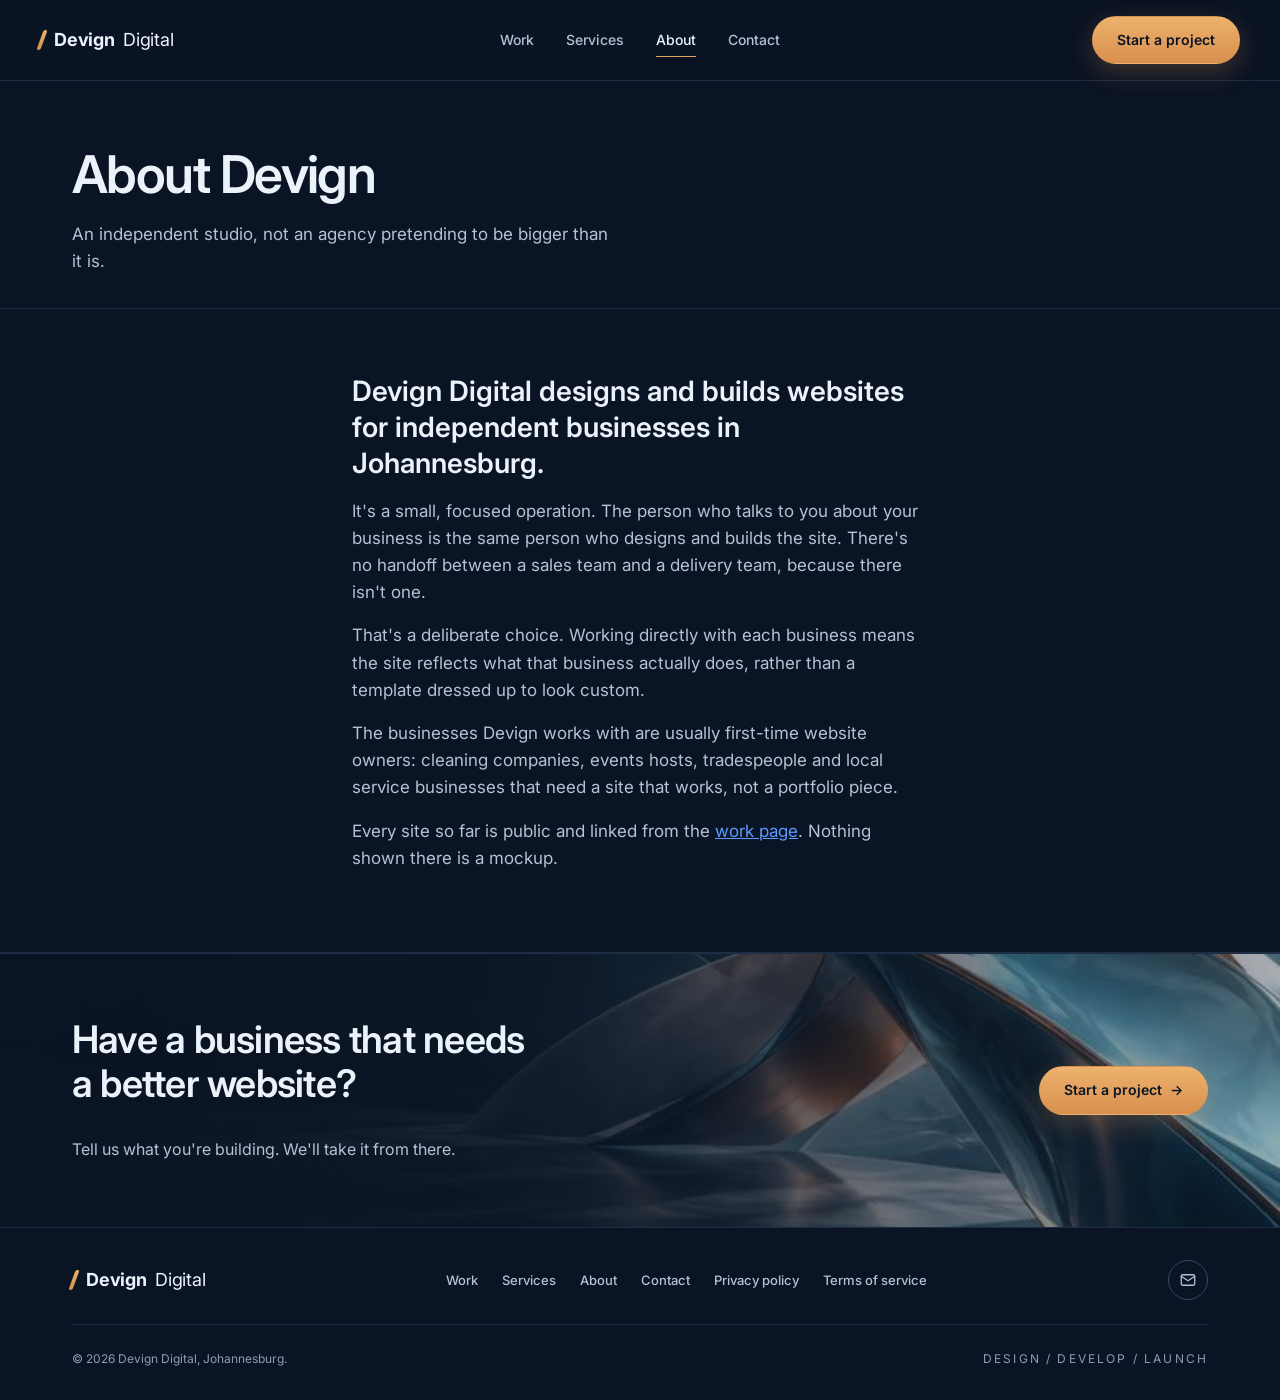
==== commit 04b0775d: "Refactor footer and update navigation links Updated footer branding and navigation links. Removed un" ====
--- a/about.html
+++ b/about.html
@@ -9,14 +9,14 @@
   <link rel="icon" href="data:image/svg+xml,%3Csvg xmlns='http://www.w3.org/2000/svg' viewBox='0 0 100 100'%3E%3Crect width='100' height='100' fill='%230B1424'/%3E%3Ctext x='50' y='68' font-size='60' fill='%23F3EEE3' text-anchor='middle' font-family='Georgia,serif'%3ED%3C/text%3E%3C/svg%3E" />
   <link rel="preconnect" href="https://fonts.googleapis.com">
   <link rel="preconnect" href="https://fonts.gstatic.com" crossorigin>
-  <link href="https://fonts.googleapis.com/css2?family=Space+Grotesk:wght@400;500;600;700&family=Inter:wght@400;500;600;700&display=swap" rel="stylesheet">
+  <link href="https://fonts.googleapis.com/css2?family=Inter:wght@400;500;600;700&display=swap" rel="stylesheet">
   <link rel="stylesheet" href="css/style.css" />
 </head>
 <body>
 
   <header class="site-header">
     <div class="wrap nav">
-      <a href="index.html" class="wordmark">Devign Digital</a>
+      <a href="index.html" class="wordmark"><b>Devign</b> Digital</a>
       <ul class="nav-links">
         <li><a href="work.html">Work</a></li>
         <li><a href="services.html">Services</a></li>
@@ -65,39 +65,23 @@
 
   <footer class="site-footer">
     <div class="wrap">
-      <div class="footer-grid">
-        <div class="footer-brand">
-          <span class="wordmark">Devign Digital</span>
-          <p>Websites designed and built for independent Johannesburg businesses.</p>
-        </div>
-        <div class="footer-col">
-          <h4>Site</h4>
-          <ul>
-            <li><a href="work.html">Work</a></li>
-            <li><a href="services.html">Services</a></li>
-            <li><a href="about.html">About</a></li>
-          </ul>
-        </div>
-        <div class="footer-col">
-          <h4>Services</h4>
-          <ul>
-            <li><a href="services.html#websites">Business websites</a></li>
-            <li><a href="services.html#landing">Landing pages</a></li>
-            <li><a href="services.html#redesigns">Redesigns</a></li>
-          </ul>
-        </div>
-        <div class="footer-col">
-          <h4>Contact</h4>
-          <ul>
-            <li><a href="contact.html">Start a project</a></li>
-            <li><a href="privacy.html">Privacy policy</a></li>
-            <li><a href="terms.html">Terms of service</a></li>
-          </ul>
-        </div>
+      <div class="footer-top">
+        <a href="index.html" class="wordmark"><b>Devign</b> Digital</a>
+        <nav class="footer-nav" aria-label="Footer">
+          <a href="work.html">Work</a>
+          <a href="services.html">Services</a>
+          <a href="about.html">About</a>
+          <a href="contact.html">Contact</a>
+          <a href="privacy.html">Privacy policy</a>
+          <a href="terms.html">Terms of service</a>
+        </nav>
+        <a class="footer-mail" href="mailto:hello@devigndigital.co.za" aria-label="Email Devign Digital">
+          <svg viewBox="0 0 24 24" aria-hidden="true"><rect x="3" y="5" width="18" height="14" rx="2"/><path d="M3 7l9 6 9-6"/></svg>
+        </a>
       </div>
       <div class="footer-bottom">
         <span>© 2026 Devign Digital, Johannesburg.</span>
-        <span>Designed and built by Devign Digital.</span>
+        <span class="tag">Design / Develop / Launch</span>
       </div>
     </div>
   </footer>
--- a/css/style.css
+++ b/css/style.css
@@ -1,33 +1,36 @@
 /* ============================================================
    DEVIGN DIGITAL — style.css
-   Vibrant digital studio: deep navy base, glass blue, copper and steel (from the hero artwork).
+   Premium dark-tech: midnight navy, graphite slate, electric blue, copper CTAs.
    Design tokens first, then components. Mobile-first.
 ============================================================ */
 
-*, *::before, *::after { box-sizing: border-box; margin: 0; padding: 0; }
+*,*::before,*::after { box-sizing:border-box; margin:0; padding:0; }
 
 :root {
-  /* colour */
-  --bg:#07101C; --surface:#0C1726; --raised:#13233A;
-  --text:#F2F5F8; --text-2:#B7C3D0; --text-3:#8797A8;
-  --line:rgba(200,225,245,.10); --line-strong:rgba(200,225,245,.20);
-  --cyan:#46C2E6; --orange:#D98A4E; --yellow:#EDB57F; --lime:#BFE3F2; /* glass blue, copper, warm copper, ice */
-  --ink:#07101C;
-  --grad-cool:linear-gradient(90deg,var(--cyan),var(--lime));
-  --grad-warm:linear-gradient(135deg,var(--orange),var(--yellow));
+  /* colour (design-system baseline) */
+  --bg:#0B1424;            /* Midnight Navy */
+  --surface:#0F1B30;
+  --card:rgba(36,52,75,.28);
+  --slate:#24344B;         /* Slate Blue: borders */
+  --text:#EAF2FA;          /* Ice White */
+  --text-2:#B4C2D3; --text-3:#8B9DB3;
+  --line:#1E2D44; --line-strong:#33496A;
+  --blue:#176BFF; --blue-text:#5B9BFF;   /* Electric Blue + lighter tint for text */
+  --copper:#C8794A; --copper-light:#E3A15E;
+  --gold:#F2B84B;
+  --ink:#0B1424;
+  --grad-cta:linear-gradient(180deg,#EDB26D 0%,#D98F4E 100%);
   /* type */
-  --font-display:'Space Grotesk',-apple-system,sans-serif;
-  --font-body:'Inter',-apple-system,sans-serif;
+  --font:'Inter',-apple-system,'Segoe UI',sans-serif;
   /* space + shape */
   --s1:4px; --s2:8px; --s3:12px; --s4:16px; --s5:24px; --s6:32px; --s7:48px; --s8:64px; --s9:96px;
-  --r-sm:8px; --r-md:16px; --r-lg:24px;
-  --shadow:0 24px 48px rgba(0,0,0,.45);
+  --r-sm:8px; --r-md:12px; --r-lg:16px;
   --max:1200px;
   --ease:cubic-bezier(.2,.7,.2,1);
 }
 
 html { scroll-behavior:smooth; }
-body { background:var(--bg); color:var(--text); font-family:var(--font-body); font-size:16px; line-height:1.6; -webkit-font-smoothing:antialiased; overflow-x:hidden; }
+body { background:var(--bg); color:var(--text); font-family:var(--font); font-size:16px; line-height:1.6; -webkit-font-smoothing:antialiased; overflow-x:hidden; }
 
 @media (prefers-reduced-motion:reduce) {
   html { scroll-behavior:auto; }
@@ -36,200 +39,203 @@
 }
 
 a { color:inherit; }
-:focus-visible { outline:2px solid var(--cyan); outline-offset:3px; border-radius:4px; }
+:focus-visible { outline:2px solid var(--blue-text); outline-offset:3px; border-radius:4px; }
 .wrap { max-width:var(--max); margin:0 auto; padding:0 var(--s5); }
-@media (min-width:700px){ .wrap{ padding:0 var(--s6);} }
-
-h1,h2,h3 { font-family:var(--font-display); font-weight:700; letter-spacing:-.02em; line-height:1.08; color:var(--text); }
-.grad { background:var(--grad-cool); -webkit-background-clip:text; background-clip:text; color:transparent; }
-
-/* ============ NAV ============ */
-.site-header { position:sticky; top:0; z-index:100; background:rgba(7,16,28,.9); border-bottom:1px solid var(--line); }
+@media (min-width:700px){ .wrap{ padding:0 var(--s6); } }
+
+h1,h2,h3 { font-family:var(--font); font-weight:600; letter-spacing:-.02em; line-height:1.15; color:var(--text); }
+.accent { color:var(--blue-text); }
+
+/* ============ HEADER ============ */
+.site-header { position:sticky; top:0; z-index:100; background:rgba(11,20,36,.94); border-bottom:1px solid var(--line); }
 .nav { display:flex; align-items:center; justify-content:space-between; padding:var(--s4) 0; }
-.wordmark { font-family:var(--font-display); font-size:20px; font-weight:700; text-decoration:none; color:var(--text); letter-spacing:-.02em; display:inline-flex; align-items:center; gap:var(--s2); }
-.wordmark::before { content:''; width:12px; height:12px; border-radius:4px; background:var(--grad-warm); transform:rotate(45deg); }
-.nav-links { display:flex; align-items:center; gap:var(--s2); list-style:none; }
-.nav-links a { display:block; text-decoration:none; font-size:14px; font-weight:500; color:var(--text-2); padding:var(--s2) var(--s4); border-radius:999px; transition:color .2s var(--ease), background-color .2s var(--ease); }
-.nav-links a:hover { color:var(--text); background:var(--raised); }
-.nav-links a[aria-current="page"] { color:var(--ink); background:var(--cyan); }
-
-.btn { display:inline-block; font-family:var(--font-body); font-size:15px; font-weight:600; text-decoration:none; padding:var(--s3) var(--s5); border-radius:999px; border:1.5px solid transparent; cursor:pointer; transition:transform .2s var(--ease), background-color .2s var(--ease), color .2s var(--ease), border-color .2s var(--ease), box-shadow .2s var(--ease); }
+.wordmark { display:inline-flex; align-items:center; gap:var(--s2); font-size:18px; font-weight:400; text-decoration:none; color:var(--text); letter-spacing:-.01em; }
+.wordmark b { font-weight:700; }
+.wordmark::before { content:''; width:4px; height:20px; border-radius:2px; background:var(--grad-cta); transform:skewX(-20deg); margin-right:2px; }
+.nav-links { display:flex; align-items:center; gap:var(--s6); list-style:none; }
+.nav-links a { text-decoration:none; font-size:14px; font-weight:500; color:var(--text-2); padding:var(--s2) 0; border-bottom:1.5px solid transparent; transition:color .2s var(--ease), border-color .2s var(--ease); }
+.nav-links a:hover { color:var(--text); }
+.nav-links a[aria-current="page"] { color:var(--text); border-bottom-color:var(--copper-light); }
+
+.btn { display:inline-flex; align-items:center; gap:var(--s2); font-family:var(--font); font-size:14px; font-weight:600; text-decoration:none; padding:12px 24px; border-radius:999px; border:1px solid transparent; cursor:pointer; transition:transform .2s var(--ease), filter .2s var(--ease), background-color .2s var(--ease), border-color .2s var(--ease); }
 .btn:active { transform:scale(.97); }
-.btn-solid { background:var(--orange); color:var(--ink); box-shadow:0 8px 24px rgba(217,138,78,.3); }
-.btn-solid:hover { background:var(--yellow); transform:translateY(-2px); box-shadow:0 12px 28px rgba(237,181,127,.35); }
-.btn-outline { border-color:var(--line-strong); color:var(--text); background:transparent; }
-.btn-outline:hover { border-color:var(--cyan); color:var(--cyan); }
+.btn-solid { background:var(--grad-cta); color:var(--ink); box-shadow:0 8px 24px rgba(217,143,78,.25); }
+.btn-solid:hover { filter:brightness(1.08); transform:translateY(-1px); }
+.btn-outline { border-color:var(--line-strong); color:var(--text); background:rgba(11,20,36,.35); }
+.btn-outline:hover { border-color:var(--text-2); background:var(--card); }
 .nav-cta { display:none; }
-@media (min-width:900px){ .nav-cta{display:inline-block;} }
-
-.menu-toggle { display:flex; flex-direction:column; gap:5px; background:var(--raised); border:1px solid var(--line-strong); border-radius:12px; cursor:pointer; padding:12px; }
+
+.menu-toggle { display:flex; flex-direction:column; gap:5px; background:var(--card); border:1px solid var(--line-strong); border-radius:var(--r-sm); cursor:pointer; padding:12px; }
 .menu-toggle span { width:20px; height:2px; border-radius:2px; background:var(--text); display:block; }
-@media (min-width:900px){ .menu-toggle{display:none;} }
-@media (max-width:899px){ .nav-links{display:none;} }
 .mobile-panel { display:none; flex-direction:column; gap:var(--s2); padding:var(--s4) var(--s5) var(--s5); border-top:1px solid var(--line); background:var(--bg); }
 .mobile-panel.open { display:flex; }
-.mobile-panel a { text-decoration:none; font-family:var(--font-display); font-size:24px; font-weight:700; padding:var(--s2) 0; color:var(--text); }
-.mobile-panel a:hover { color:var(--cyan); }
+.mobile-panel a { text-decoration:none; font-size:20px; font-weight:600; padding:var(--s2) 0; color:var(--text); }
+.mobile-panel a:hover { color:var(--copper-light); }
+@media (max-width:899px){ .nav-links{ display:none; } }
+@media (min-width:900px){
+  .menu-toggle{ display:none; }
+  .nav { display:grid; grid-template-columns:1fr auto 1fr; }
+  .nav-cta { display:inline-flex; justify-self:end; }
+}
 
 /* ============ HERO ============ */
-.hero { padding:var(--s7) 0 var(--s8); position:relative; overflow:hidden; isolation:isolate;
+.hero { position:relative; isolation:isolate; padding:var(--s8) 0; border-bottom:1px solid var(--line);
   background:
-    linear-gradient(180deg, rgba(7,16,28,.78) 0%, rgba(7,16,28,.55) 45%, rgba(7,16,28,.9) 100%),
-    url("../assets/hero-sm.jpg") 70% center / cover no-repeat;
-  background-color:#07101C; }
+    linear-gradient(180deg, rgba(11,20,36,.82) 0%, rgba(11,20,36,.62) 50%, rgba(11,20,36,.92) 100%),
+    url("../assets/hero-sm.jpg") 72% center / cover no-repeat;
+  background-color:#0B1424; }
+.hero-inner { max-width:620px; }
+.hero h1 { font-size:clamp(38px,9vw,60px); line-height:1.08; letter-spacing:-.03em; opacity:0; transform:translateY(14px); animation:rise .7s var(--ease) .05s forwards; }
+.hero-sub { font-size:17px; color:var(--text-2); max-width:44ch; margin:var(--s5) 0 var(--s6); opacity:0; transform:translateY(14px); animation:rise .7s var(--ease) .15s forwards; }
+.hero-actions { display:flex; gap:var(--s3); flex-wrap:wrap; opacity:0; transform:translateY(14px); animation:rise .7s var(--ease) .25s forwards; }
+.hero-status { display:flex; gap:var(--s2); align-items:flex-start; font-size:13px; color:var(--text-2); max-width:46ch; margin-top:var(--s5); }
+.hero-status .dot { flex:none; width:8px; height:8px; margin-top:7px; border-radius:50%; background:var(--copper-light); }
+@keyframes rise { to{ opacity:1; transform:none; } }
 @media (min-width:960px){
-  .hero { background:
-    linear-gradient(90deg, rgba(7,16,28,.94) 0%, rgba(7,16,28,.72) 38%, rgba(7,16,28,.1) 75%),
-    url("../assets/hero.jpg") center / cover no-repeat;
-    background-color:#07101C; }
-}
-.hero-grid { display:grid; gap:var(--s7); align-items:center; }
-.hero h1 { font-size:clamp(40px,9vw,80px); line-height:1.02; letter-spacing:-.03em; max-width:12ch; opacity:0; transform:translateY(16px); animation:rise .7s var(--ease) .05s forwards; }
-.hero-sub { font-size:18px; color:var(--text-2); max-width:44ch; margin:var(--s5) 0 var(--s6); opacity:0; transform:translateY(16px); animation:rise .7s var(--ease) .18s forwards; }
-.hero-actions { display:flex; gap:var(--s3); flex-wrap:wrap; opacity:0; animation:rise .7s var(--ease) .3s forwards; transform:translateY(16px); }
-@keyframes rise { to{opacity:1; transform:translateY(0);} }
-.hero-status { display:flex; gap:var(--s2); align-items:flex-start; font-size:14px; color:var(--text-2); max-width:42ch; margin-top:var(--s6); }
-.hero-status .dot { flex:none; width:10px; height:10px; margin-top:7px; border-radius:50%; background:var(--lime); }
-
-/* layered showcase */
-.hero-stage { position:relative; min-height:440px; }
-.stage-block { display:none; position:absolute; right:0; top:var(--s5); width:72%; height:84%; background:var(--grad-warm); border-radius:var(--r-lg); }
-.stage-browser { position:absolute; left:0; top:0; width:80%; aspect-ratio:16/10; border-radius:var(--r-md); background:#000; border:1px solid var(--line-strong); box-shadow:var(--shadow); display:none; overflow:hidden; }
-.device { position:absolute; left:50%; bottom:0; width:224px; aspect-ratio:9/18.5; padding:var(--s2); border-radius:32px; background:var(--raised); border:1px solid var(--line-strong); box-shadow:var(--shadow); transform:translateX(-50%); }
-.device .shot { width:100%; height:100%; border-radius:24px; background:#000; }
-.stage-chip { position:absolute; z-index:2; font-size:13px; font-weight:600; color:var(--ink); background:var(--lime); border-radius:999px; padding:var(--s1) var(--s3); }
-.stage-chip.c1 { left:var(--s2); bottom:var(--s7); background:var(--cyan); }
-.stage-chip.c2 { right:0; top:0; }
-@media (min-width:640px){
-  .stage-browser{display:block;}
-  .device{left:auto; right:8%; transform:none;}
-  .hero-stage{min-height:480px;}
-}
-@media (min-width:960px){
-  .hero{padding:var(--s8) 0 var(--s9);}
-  .hero-grid{grid-template-columns:1.1fr 1fr; gap:var(--s8);}
-  .hero-stage{min-height:560px;}
-  .device{width:248px;}
-}
-
-/* ticker */
-.ticker { border-top:1px solid var(--line); border-bottom:1px solid var(--line); background:var(--yellow); color:var(--ink); overflow:hidden; white-space:nowrap; }
-.ticker-track { display:inline-flex; gap:var(--s6); padding:var(--s3) 0; animation:ticker 32s linear infinite; font-family:var(--font-display); font-weight:700; font-size:18px; }
-.ticker-track span:nth-child(even){ color:var(--orange); }
-@keyframes ticker { to{transform:translateX(-50%);} }
+  .hero { padding:var(--s9) 0 112px; min-height:560px; display:flex; align-items:center;
+    background:
+      linear-gradient(90deg, rgba(11,20,36,.96) 0%, rgba(11,20,36,.78) 36%, rgba(11,20,36,0) 72%),
+      url("../assets/hero.jpg") center right / cover no-repeat;
+    background-color:#0B1424; }
+  .hero .wrap { width:100%; }
+}
 
 /* ============ SECTIONS ============ */
-.section { padding:var(--s8) 0; }
-.section:nth-of-type(even) { background:var(--surface); }
-.section-head { display:flex; justify-content:space-between; align-items:flex-end; gap:var(--s5); margin-bottom:var(--s7); flex-wrap:wrap; }
-.section-head h2 { font-size:clamp(32px,5.5vw,56px); max-width:14ch; }
-.section-head p { color:var(--text-2); max-width:36ch; }
-.section-head p a { color:var(--cyan); }
+.section { padding:var(--s8) 0; border-bottom:1px solid var(--line); }
+.split { display:grid; gap:var(--s6); }
+@media (min-width:960px){ .split { grid-template-columns:minmax(240px,300px) 1fr; gap:var(--s8); align-items:start; } }
+
+.eyebrow { display:flex; align-items:center; gap:var(--s3); font-size:11px; font-weight:600; letter-spacing:.18em; text-transform:uppercase; color:var(--text-2); margin-bottom:var(--s4); }
+.eyebrow::after { content:''; width:96px; height:1px; background:var(--line-strong); }
+.sec-intro h2 { font-size:clamp(26px,3.4vw,34px); margin-bottom:var(--s4); }
+.sec-intro p { color:var(--text-2); font-size:15px; max-width:34ch; margin-bottom:var(--s5); }
+.text-link { display:inline-flex; gap:var(--s2); font-size:14px; font-weight:600; color:var(--copper-light); text-decoration:none; border-bottom:1px solid transparent; }
+.text-link:hover { border-bottom-color:var(--copper-light); }
+
+/* ============ SERVICES ============ */
+.svc-grid { display:grid; gap:var(--s4); }
+@media (min-width:600px){ .svc-grid { grid-template-columns:repeat(2,1fr); } }
+.svc-card { background:var(--card); border:1px solid var(--line); border-radius:var(--r-md); padding:var(--s5); transition:border-color .2s var(--ease), background-color .2s var(--ease); }
+.svc-card:hover { border-color:var(--line-strong); background:rgba(36,52,75,.4); }
+.icon { width:28px; height:28px; fill:none; stroke:var(--copper-light); stroke-width:1.7; stroke-linecap:round; stroke-linejoin:round; margin-bottom:var(--s4); display:block; }
+.svc-card h3 { font-size:18px; margin-bottom:var(--s2); }
+.svc-card p { color:var(--text-2); font-size:14px; }
 
 /* ============ SCALED LIVE PREVIEWS ============ */
 .shot { position:relative; overflow:hidden; }
 .shot iframe { position:absolute; top:0; left:0; width:1280px; height:800px; border:none; transform-origin:0 0; pointer-events:none; background:#000; }
 
 /* ============ PROJECT CARDS ============ */
-.case-grid { display:grid; gap:var(--s5); }
-.case { --c:var(--cyan); position:relative; display:flex; flex-direction:column; background:var(--raised); border:1px solid var(--line); border-top:4px solid var(--c); border-radius:var(--r-md); overflow:hidden; transition:transform .25s var(--ease), box-shadow .25s var(--ease), border-color .25s var(--ease); }
-.case:hover { transform:translateY(-4px); border-color:var(--c); box-shadow:0 20px 40px rgba(0,0,0,.4); }
-.case-media { position:relative; aspect-ratio:4/5; background:#000; }
+.case-grid { display:grid; gap:var(--s4); }
+@media (min-width:640px){ .case-grid { grid-template-columns:repeat(2,1fr); } }
+@media (min-width:1100px){ .case-grid { grid-template-columns:repeat(3,1fr); } }
+.case { position:relative; display:flex; flex-direction:column; background:var(--card); border:1px solid var(--line); border-radius:var(--r-md); overflow:hidden; transition:border-color .2s var(--ease), transform .2s var(--ease); }
+.case:hover { border-color:var(--copper-light); transform:translateY(-3px); }
+.case-media { position:relative; aspect-ratio:16/10; background:#000; border-bottom:1px solid var(--line); }
 .case-media .shot { position:absolute; inset:0; }
-.case-view { position:absolute; z-index:3; right:var(--s3); bottom:var(--s3); font-size:13px; font-weight:600; text-decoration:none; color:var(--ink); background:var(--c); padding:var(--s2) var(--s4); border-radius:999px; transition:transform .2s var(--ease); }
-.case:hover .case-view { transform:translateY(-2px); }
-.case-meta-row { display:flex; justify-content:space-between; padding:var(--s4) var(--s5) 0; font-size:13px; font-weight:500; color:var(--text-3); font-variant-numeric:tabular-nums; }
-.case-meta-row span:first-child { color:var(--c); }
-.case-body { padding:var(--s2) var(--s5) var(--s5); }
-.case-body h3 { font-size:26px; margin-bottom:var(--s2); }
+.case-body { display:flex; justify-content:space-between; align-items:center; gap:var(--s3); padding:var(--s4); }
+.case-body h3 { font-size:16px; margin-bottom:2px; }
 .case-body h3 a { text-decoration:none; color:inherit; }
 .case-body h3 a::after { content:''; position:absolute; inset:0; z-index:2; }
-.case-body p { color:var(--text-2); font-size:15px; }
-@media (min-width:700px){
-  .case-grid{grid-template-columns:repeat(2,1fr);}
-  .case-media{aspect-ratio:16/10;}
-}
+.case-body p { color:var(--text-3); font-size:13px; }
+.case-body .more { margin-top:var(--s2); font-size:13px; color:var(--text-2); }
+.case-arrow { color:var(--copper-light); font-size:18px; transition:transform .2s var(--ease); }
+.case:hover .case-arrow { transform:translateX(4px); }
+
+/* ============ PROCESS ============ */
+.steps { display:grid; gap:var(--s6); }
+@media (min-width:600px){ .steps { grid-template-columns:repeat(2,1fr); } }
+@media (min-width:1000px){ .steps { grid-template-columns:repeat(4,1fr); gap:var(--s5); } }
+.step { position:relative; }
+.step-icon { position:relative; z-index:1; width:48px; height:48px; border-radius:50%; border:1.5px solid var(--copper-light); background:var(--bg); display:grid; place-items:center; margin-bottom:var(--s4); }
+.step-icon .icon { width:22px; height:22px; margin:0; }
 @media (min-width:1000px){
-  .case:first-child{ grid-column:1 / -1; display:grid; grid-template-columns:1.5fr 1fr; grid-template-rows:1fr auto auto 1fr; }
-  .case:first-child .case-media{ grid-row:1 / 5; aspect-ratio:auto; min-height:420px; }
-  .case:first-child .case-meta-row{ grid-column:2; grid-row:2; padding:0 var(--s7); align-self:end; }
-  .case:first-child .case-body{ grid-column:2; grid-row:3; padding:var(--s2) var(--s7) 0; }
-  .case:first-child .case-body h3{ font-size:40px; }
-  .case:first-child .case-body p{ font-size:17px; }
-}
-
-/* ============ SERVICES ============ */
-.service-row { --c:var(--cyan); display:grid; gap:var(--s2); padding:var(--s5) var(--s4); border-top:1px solid var(--line); align-items:baseline; transition:background-color .25s var(--ease); }
+  .step:not(:last-child)::before { content:''; position:absolute; top:24px; left:56px; right:-12px; height:1px; background:linear-gradient(90deg,var(--copper-light),rgba(227,161,94,.25)); }
+}
+.step h3 { font-size:17px; margin-bottom:var(--s2); display:flex; gap:var(--s2); align-items:baseline; }
+.step h3 .n { font-size:13px; color:var(--copper-light); font-variant-numeric:tabular-nums; font-weight:600; }
+.step p { color:var(--text-2); font-size:14px; max-width:26ch; }
+
+/* ============ WHY DEVIGN PANEL ============ */
+.why-panel { background:var(--card); border:1px solid var(--line); border-radius:var(--r-lg); padding:var(--s6); }
+.why-panel::before { content:'\201C'; display:block; font-size:64px; line-height:.8; color:var(--copper-light); font-weight:700; margin-bottom:var(--s3); }
+.why-panel p { color:var(--text-2); font-size:16px; margin-bottom:var(--s4); max-width:62ch; }
+.why-panel p:first-of-type { color:var(--text); font-size:20px; font-weight:500; line-height:1.4; }
+.why-panel p:last-child { margin-bottom:0; }
+@media (min-width:700px){ .why-panel { padding:var(--s7); } }
+
+/* ============ SERVICES PAGE ROWS ============ */
+.service-row { display:grid; gap:var(--s2); padding:var(--s5) var(--s4); border-top:1px solid var(--line); align-items:baseline; transition:background-color .2s var(--ease); }
 .service-row:last-child { border-bottom:1px solid var(--line); }
-.service-row:hover { background:var(--raised); }
-.service-index { font-family:var(--font-display); font-weight:700; font-size:40px; line-height:1; color:var(--c); font-variant-numeric:tabular-nums; }
-.service-row h3 { font-size:clamp(24px,3.2vw,32px); }
-.service-row p { color:var(--text-2); max-width:52ch; }
-@media (min-width:760px){ .service-row{ grid-template-columns:120px 1fr 1.3fr; gap:var(--s6); padding:var(--s6) var(--s5);} }
-
-/* ============ PROCESS ============ */
-.process-grid { display:grid; gap:var(--s4); }
-.process-step { --c:var(--cyan); background:var(--raised); border-radius:var(--r-md); padding:var(--s5); border-bottom:4px solid var(--c); }
-.process-step:nth-child(2){--c:var(--lime);} .process-step:nth-child(3){--c:var(--orange);} .process-step:nth-child(4){--c:var(--yellow);}
-.process-step .step-num { font-family:var(--font-display); font-weight:700; font-size:32px; color:var(--c); display:block; margin-bottom:var(--s4); }
-.process-step h3 { font-size:22px; margin-bottom:var(--s2); }
-.process-step p { color:var(--text-2); font-size:15px; }
-@media (min-width:600px){ .process-grid{grid-template-columns:repeat(2,1fr);} }
-@media (min-width:1000px){ .process-grid{grid-template-columns:repeat(4,1fr);} }
-
-/* ============ ABOUT / PROSE ============ */
+.service-row:hover { background:var(--card); }
+.service-index { font-size:14px; font-weight:600; color:var(--copper-light); font-variant-numeric:tabular-nums; }
+.service-row h3 { font-size:clamp(20px,2.6vw,24px); }
+.service-row p { color:var(--text-2); max-width:52ch; font-size:15px; }
+@media (min-width:760px){ .service-row { grid-template-columns:80px 1fr 1.3fr; gap:var(--s6); padding:var(--s5); } }
+
+/* ============ PROSE (about) ============ */
 .prose { max-width:64ch; }
 .prose p { margin-bottom:var(--s4); color:var(--text-2); font-size:17px; }
-.prose p:first-child { font-family:var(--font-display); font-size:clamp(24px,3.4vw,34px); font-weight:700; line-height:1.2; color:var(--text); padding-left:var(--s5); border-left:6px solid var(--orange); margin-bottom:var(--s5); }
-.prose a { color:var(--cyan); }
-
-/* ============ CTA ============ */
-.cta-band { background:var(--grad-warm); color:var(--ink); padding:var(--s8) 0; }
-.cta-band h2 { color:var(--ink); font-size:clamp(34px,6vw,64px); max-width:14ch; margin-bottom:var(--s4); }
-.cta-band p { color:rgba(7,16,28,.82); font-size:18px; max-width:40ch; margin-bottom:var(--s6); }
-.cta-band .btn-solid { background:var(--ink); color:var(--text); box-shadow:none; }
-.cta-band .btn-solid:hover { background:var(--bg); color:var(--lime); }
+.prose p:first-child { font-size:clamp(22px,3vw,28px); font-weight:600; line-height:1.3; color:var(--text); }
+.prose a { color:var(--blue-text); }
+
+/* ============ CTA BAND ============ */
+.cta-band { position:relative; isolation:isolate; padding:var(--s8) 0; border-top:1px solid var(--line);
+  background:
+    linear-gradient(90deg, rgba(11,20,36,.96) 0%, rgba(11,20,36,.7) 55%, rgba(11,20,36,.35) 100%),
+    url("../assets/hero-sm.jpg") center 70% / cover no-repeat;
+  background-color:#0B1424; }
+.cta-band .wrap { display:grid; gap:var(--s5); align-items:center; }
+.cta-band h2 { font-size:clamp(26px,4vw,38px); max-width:20ch; }
+.cta-band p { color:var(--text-2); max-width:46ch; margin-top:var(--s2); }
+.cta-band .btn { justify-self:start; }
+.cta-band .btn::after { content:'\2192'; }
+@media (min-width:800px){
+  .cta-band .wrap { grid-template-columns:1fr auto; column-gap:var(--s7); }
+  .cta-band .btn { grid-column:2; grid-row:1 / span 2; }
+}
 
 /* ============ FOOTER ============ */
-.site-footer { border-top:1px solid var(--line); padding:var(--s7) 0 var(--s6); background:var(--bg); }
-.footer-grid { display:grid; gap:var(--s6); grid-template-columns:1fr 1fr; margin-bottom:var(--s7); }
-.footer-brand { grid-column:1 / -1; }
-.footer-brand .wordmark { margin-bottom:var(--s3); }
-.footer-brand p { color:var(--text-3); font-size:14px; max-width:32ch; }
-.footer-col h4 { font-size:13px; font-weight:600; margin-bottom:var(--s4); color:var(--yellow); }
-.footer-col ul { list-style:none; display:flex; flex-direction:column; gap:var(--s2); }
-.footer-col a { text-decoration:none; font-size:14px; color:var(--text-2); transition:color .2s var(--ease); }
-.footer-col a:hover { color:var(--cyan); }
-.footer-bottom { border-top:1px solid var(--line); padding-top:var(--s5); display:flex; justify-content:space-between; flex-wrap:wrap; gap:var(--s3); font-size:13px; color:var(--text-3); }
-@media (min-width:760px){ .footer-grid{grid-template-columns:1.6fr 1fr 1fr 1fr;} .footer-brand{grid-column:auto;} }
+.site-footer { background:var(--bg); border-top:1px solid var(--line); padding:var(--s6) 0; }
+.footer-top { display:flex; flex-direction:column; gap:var(--s5); align-items:flex-start; padding-bottom:var(--s5); border-bottom:1px solid var(--line); }
+.footer-nav { display:flex; flex-wrap:wrap; gap:var(--s3) var(--s5); }
+.footer-nav a { font-size:13px; font-weight:500; text-decoration:none; color:var(--text-2); transition:color .2s var(--ease); }
+.footer-nav a:hover { color:var(--text); }
+.footer-mail { display:inline-grid; place-items:center; width:40px; height:40px; border:1px solid var(--line-strong); border-radius:50%; color:var(--text-2); transition:color .2s var(--ease), border-color .2s var(--ease); }
+.footer-mail:hover { color:var(--copper-light); border-color:var(--copper-light); }
+.footer-mail svg { width:18px; height:18px; fill:none; stroke:currentColor; stroke-width:1.7; stroke-linecap:round; stroke-linejoin:round; }
+.footer-bottom { display:flex; justify-content:space-between; flex-wrap:wrap; gap:var(--s3); padding-top:var(--s5); font-size:12px; color:var(--text-3); }
+.footer-bottom .tag { letter-spacing:.18em; text-transform:uppercase; }
+@media (min-width:900px){ .footer-top { flex-direction:row; align-items:center; justify-content:space-between; } }
 
 /* ============ PAGE HEADER ============ */
 .page-header { padding:var(--s8) 0 var(--s6); border-bottom:1px solid var(--line); }
-.page-header h1 { font-size:clamp(40px,8vw,72px); max-width:14ch; background:var(--grad-cool); -webkit-background-clip:text; background-clip:text; color:transparent; }
-.page-header p { color:var(--text-2); margin-top:var(--s4); max-width:50ch; font-size:18px; }
+.page-header h1 { font-size:clamp(34px,6vw,52px); max-width:16ch; letter-spacing:-.03em; }
+.page-header p { color:var(--text-2); margin-top:var(--s4); max-width:50ch; font-size:17px; }
+.page-main { padding:var(--s8) 0; }
 
 /* ============ CONTACT ============ */
 .contact-grid { display:grid; gap:var(--s7); }
 .field { margin-bottom:var(--s5); }
-.field label { display:block; font-size:14px; font-weight:600; color:var(--text); margin-bottom:var(--s2); }
-.field input,.field select,.field textarea { width:100%; padding:var(--s3) var(--s4); border:1.5px solid var(--line-strong); background:var(--surface); border-radius:var(--r-sm); font-family:var(--font-body); font-size:16px; color:var(--text); transition:border-color .2s var(--ease); }
-.field input:focus,.field select:focus,.field textarea:focus { outline:none; border-color:var(--cyan); box-shadow:0 0 0 3px rgba(70,194,230,.22); }
+.field label { display:block; font-size:13px; font-weight:600; color:var(--text); margin-bottom:var(--s2); }
+.field input,.field select,.field textarea { width:100%; padding:12px var(--s4); border:1px solid var(--line-strong); background:var(--surface); border-radius:var(--r-sm); font-family:var(--font); font-size:16px; color:var(--text); transition:border-color .2s var(--ease); }
+.field input:focus,.field select:focus,.field textarea:focus { outline:none; border-color:var(--blue-text); box-shadow:0 0 0 3px rgba(23,107,255,.3); }
 .field textarea { resize:vertical; min-height:140px; }
 .form-note { font-size:13px; color:var(--text-3); margin-top:var(--s4); }
-.contact-info { background:var(--raised); border-radius:var(--r-md); padding:var(--s6); border-top:4px solid var(--orange); align-self:start; }
-.contact-info h3 { font-size:24px; margin-bottom:var(--s2); }
+.contact-info { background:var(--card); border:1px solid var(--line); border-radius:var(--r-lg); padding:var(--s6); align-self:start; }
+.contact-info h3 { font-size:20px; margin-bottom:var(--s2); }
 .contact-info p { color:var(--text-2); margin-bottom:var(--s4); }
-.contact-info a.direct { font-weight:600; color:var(--cyan); overflow-wrap:anywhere; }
-@media (min-width:820px){ .contact-grid{grid-template-columns:1.2fr 1fr; gap:var(--s8);} }
+.contact-info a.direct { font-weight:600; color:var(--copper-light); overflow-wrap:anywhere; }
+@media (min-width:820px){ .contact-grid { grid-template-columns:1.2fr 1fr; gap:var(--s8); } }
 
 /* ============ LEGAL ============ */
 .legal-body { max-width:68ch; padding:var(--s7) var(--s5) var(--s9); }
-.legal-body h2 { font-size:22px; margin:var(--s6) 0 var(--s3); }
+.legal-body h2 { font-size:20px; margin:var(--s6) 0 var(--s3); }
 .legal-body p,.legal-body li { color:var(--text-2); font-size:16px; margin-bottom:var(--s4); }
 .legal-body ul { padding-left:var(--s5); }
 .legal-body p.updated { color:var(--text-3); font-size:13px; }
-.legal-body a { color:var(--cyan); }
+.legal-body a { color:var(--blue-text); }
 
 /* ============ REVEAL ============ */
-.reveal { opacity:0; transform:translateY(20px); transition:opacity .6s var(--ease), transform .6s var(--ease); }
+.reveal { opacity:0; transform:translateY(16px); transition:opacity .6s var(--ease), transform .6s var(--ease); }
 .reveal.visible { opacity:1; transform:none; }
